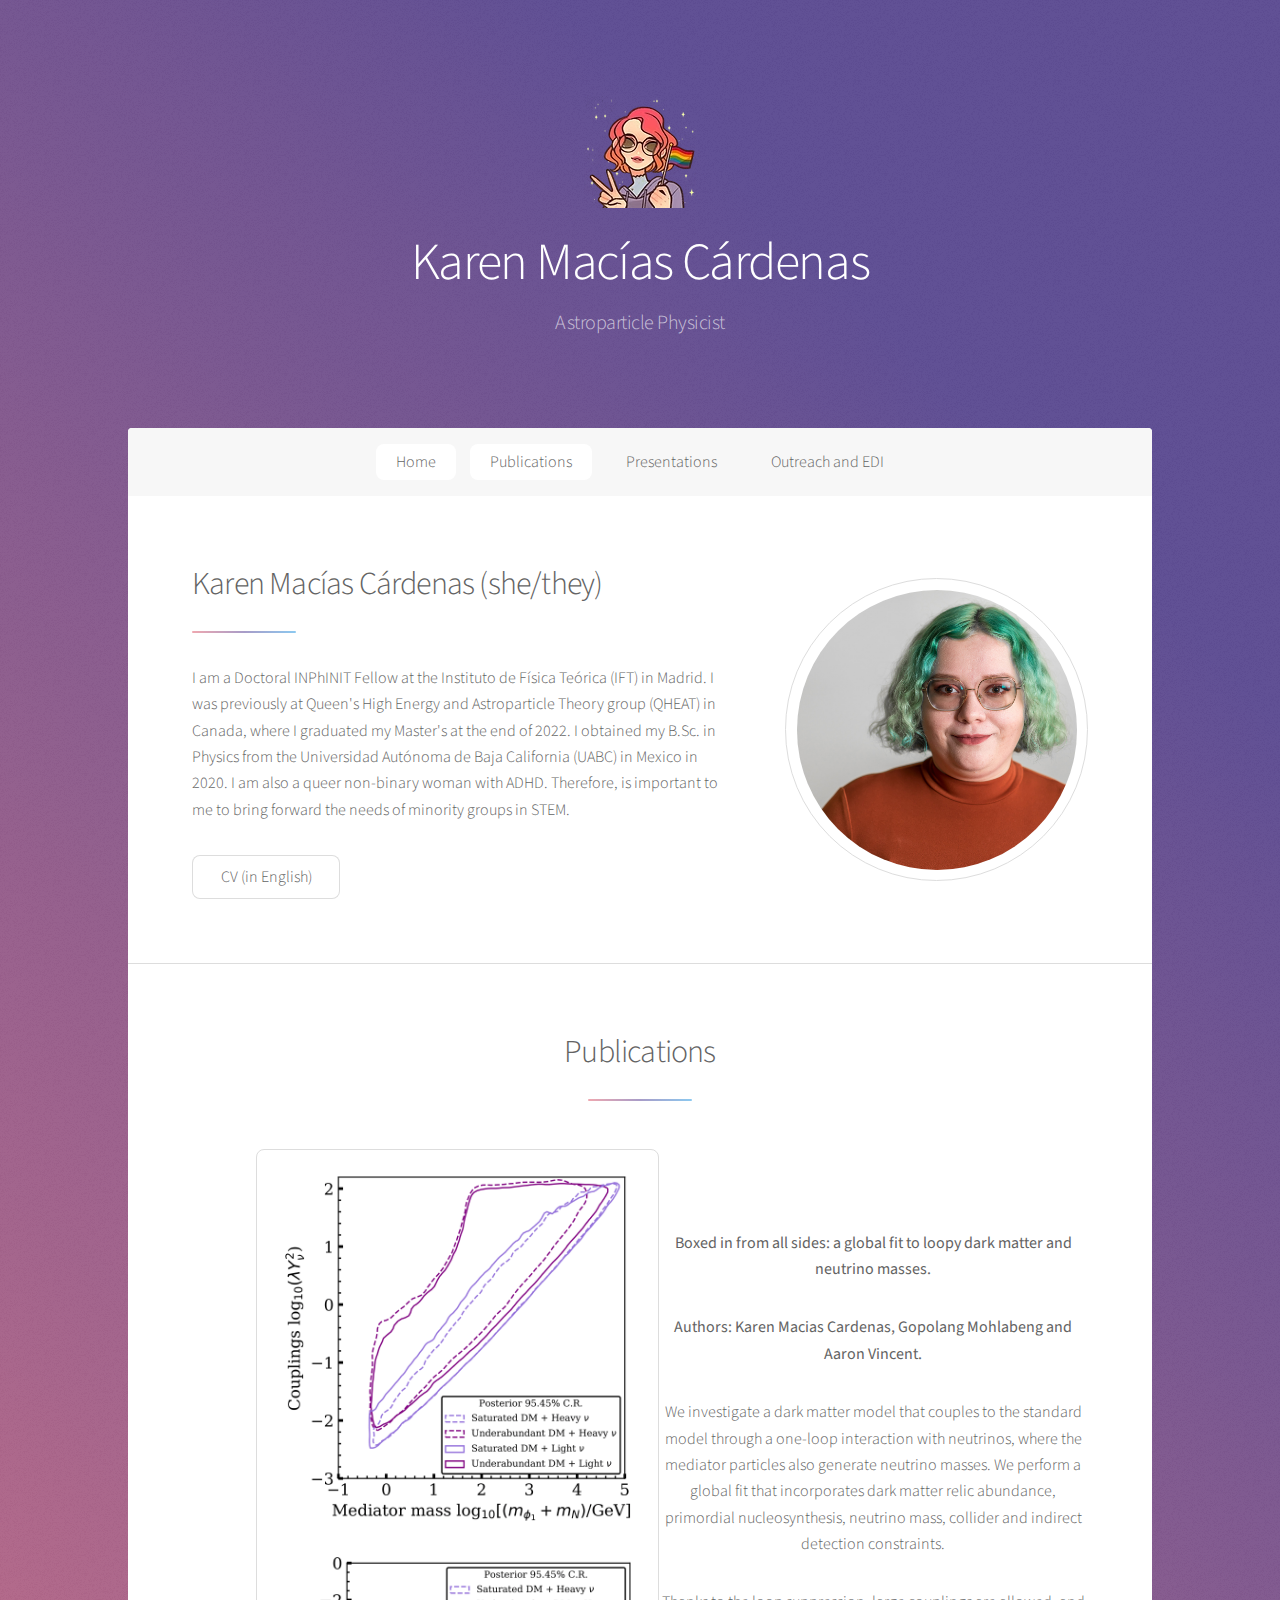
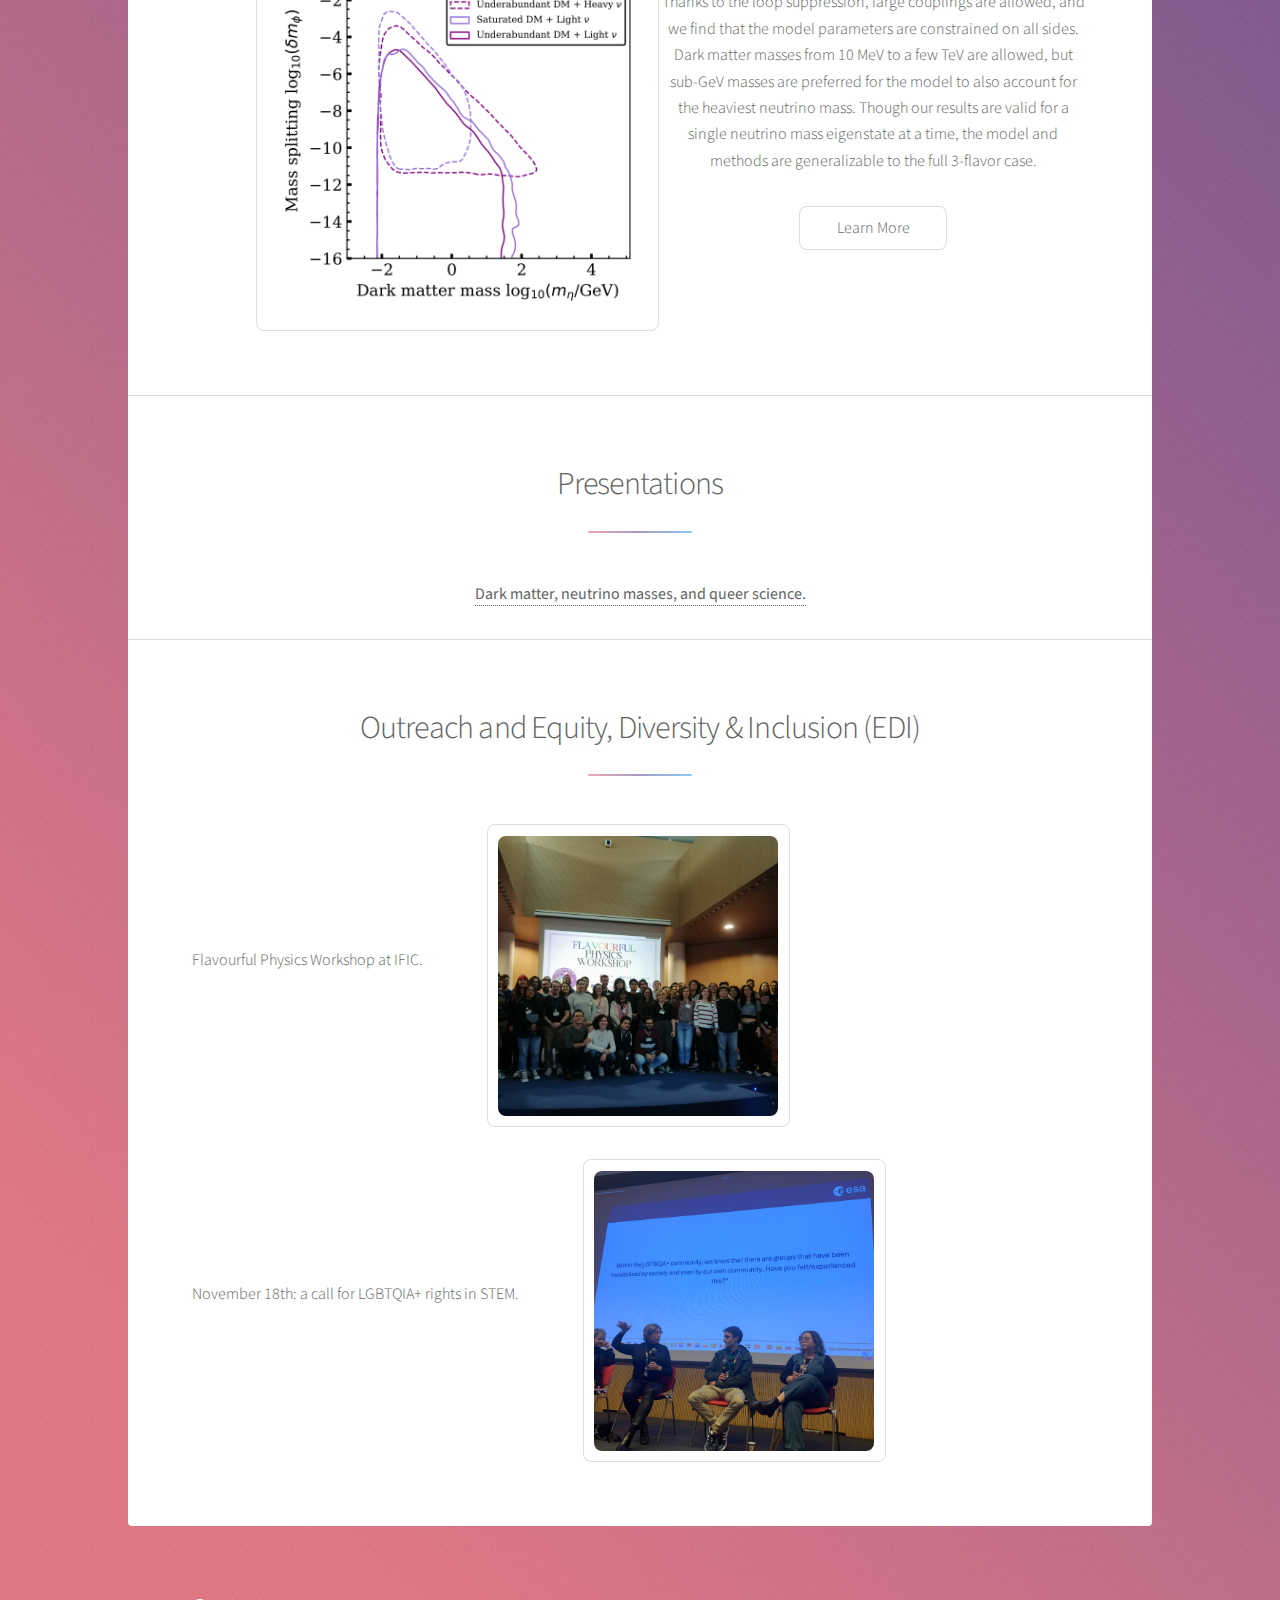
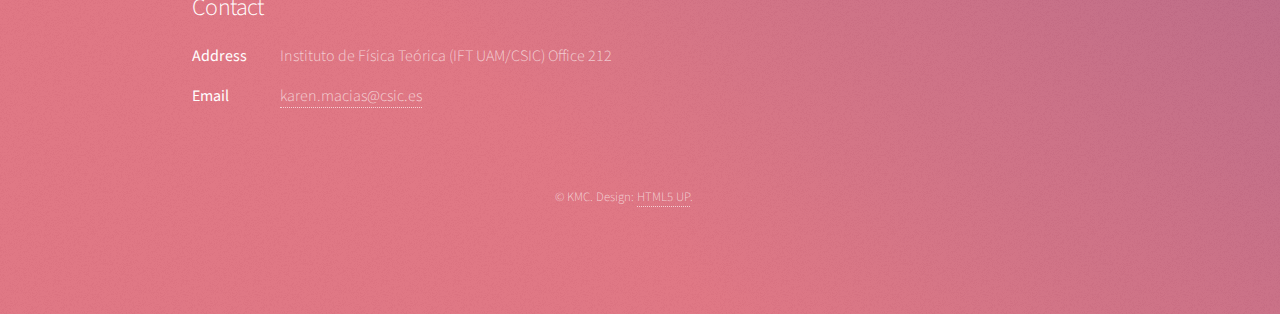
==== index.html @ 20912cb4 "Update index.html" ====
<!DOCTYPE HTML>
<!--
	Stellar by HTML5 UP
	html5up.net | @ajlkn
	Free for personal and commercial use under the CCA 3.0 license (html5up.net/license)
-->
<html>
	<head>
		<title>Karen Macías Personal Website</title>
		<meta charset="utf-8" />
		<meta name="viewport" content="width=device-width, initial-scale=1, user-scalable=no" />
		<link rel="stylesheet" href="assets/css/main.css" />
		<noscript><link rel="stylesheet" href="assets/css/noscript.css" /></noscript>
	</head>
	<body class="is-preload">

		<!-- Wrapper -->
			<div id="wrapper">

				<!-- Header -->
					<header id="header" class="alt">
						<span class="logo"><img src="images/website_icon.png" alt="" /></span>
						<h1>Karen Macías Cárdenas</h1>
						<p>Astroparticle Physicist<br />
					</header>

				<!-- Nav -->
					<nav id="nav">
						<ul>
							<li><a href="#home" class="active">Home</a></li>
							<li><a href="#publications" class="active">Publications</a></li>
							<li><a href="#presentations">Presentations</a></li>
							<li><a href="#EDI">Outreach and EDI</a></li>
						</ul>
					</nav>

				<!-- Main -->
					<div id="main">

						<!-- Introduction -->
							<section id="home" class="main">
								<div class="spotlight">
									<div class="content">
										<header class="major">
											<h2>Karen Macías Cárdenas (she/they)</h2>
										</header>
										<p>

​

											I am a Doctoral INPhINIT Fellow at the Instituto de Física Teórica (IFT) in Madrid. I was previously at Queen's High Energy and Astroparticle Theory group (QHEAT) in Canada, where I graduated my Master's at the end of 2022. 
											I obtained my B.Sc. in Physics from the Universidad Autónoma de Baja California (UABC) in Mexico in 2020. 
											I am also a queer non-binary woman with ADHD. Therefore, is important to me to bring forward the needs of minority groups in STEM.</p>
										<ul class="actions">
											<li><a href="generic.html" target="_blank" class="button">CV (in English)</a></li>
										</ul>
									</div>
									<span class="image">
										
										<img src="images/179.jpg" style="width:280px; height:280px; object-fit: cover;" "alt="" />
										<!--<img src="images/179.jpg" "alt="" />-->
									</span>
								</div>
							</section>

						<!-- First Section -->
							<section id="publications" class="main special">
							
								<header class="major">
									<h2>Publications</h2>
								</header>

								<div class="spotlightblock">
								<!--<div style="display:block; width:100%;">-->
  								
    									<!--<div style="width:25%; float: left; display: inline-block;">-->
										<span class="image">
										
										<img src="images/couplings_mediators_pos_all-1.png" style="width:380px; height:380px; object-fit: cover;" "alt="" />
										<!--<img src="images/179.jpg" "alt="" />-->
										<img src="images/meta_delmphi_pos_all-1.png" style="width:380px; height:380px; object-fit: cover;" "alt="" />
									</span>
									<!--</div>-->
									
   									<!--<div style="width:60%; float: right; display: inline-block;">-->
									<div class="content">
										<b>
											<p>Boxed in from all sides: a global fit to loopy dark matter and neutrino masses.</p>
											<p>Authors: Karen Macias Cardenas, Gopolang Mohlabeng and Aaron Vincent.</p>
										</b>
										<p>
										We investigate a dark matter model that couples to the standard model through a one-loop
										interaction with neutrinos, where the mediator particles also generate neutrino masses. We perform
										a global fit that incorporates dark matter relic abundance, primordial nucleosynthesis, neutrino
										mass, collider and indirect detection constraints. 
										</p>
										<p>	
										Thanks to the loop suppression, large couplings
										are allowed, and we find that the model parameters are constrained on all sides. Dark matter masses
										from 10 MeV to a few TeV are allowed, but sub-GeV masses are preferred for the model to also
										account for the heaviest neutrino mass. 
											
										Though our results are valid for a single neutrino mass
										eigenstate at a time, the model and methods are generalizable to the full 3-flavor case.
										</p>

										<ul class="actions special">
											<li><a href="https://arxiv.org/pdf/2411.03470" target="_blank" class="button">Learn More</a></li>
										</ul>
									</div>
								</div>
 								
								<!--</div>-->
						
							</section>

						<!-- Second Section -->
							<section id="presentations" class="main special">
								<header class="major">
									<h2>Presentations</h2>
									
								</header>
								<b>
								<a href="https://indico.ific.uv.es/event/7889/contributions/26007/attachments/13132/18809/Flavourful_workshop_Macias_Karen_DM_Neutrinos.pdf" target="_blank">Dark matter, neutrino masses, and queer science.</a>
								</b>
								<!--<ul class="statistics">
									<li class="style1">
										<span class="icon solid fa-code-branch"></span>
										<strong>5,120</strong> Etiam
									</li>
									<li class="style2">
										<span class="icon fa-folder-open"></span>
										<strong>8,192</strong> Magna
									</li>
									<li class="style3">
										<span class="icon solid fa-signal"></span>
										<strong>2,048</strong> Tempus
									</li>
									<li class="style4">
										<span class="icon solid fa-laptop"></span>
										<strong>4,096</strong> Aliquam
									</li>
									<li class="style5">
										<span class="icon fa-gem"></span>
										<strong>1,024</strong> Nullam
									</li>
								</ul>
								<p class="content">Nam elementum nisl et mi a commodo porttitor. Morbi sit amet nisl eu arcu faucibus hendrerit vel a risus. Nam a orci mi, elementum ac arcu sit amet, fermentum pellentesque et purus. Integer maximus varius lorem, sed convallis diam accumsan sed. Etiam porttitor placerat sapien, sed eleifend a enim pulvinar faucibus semper quis ut arcu. Ut non nisl a mollis est efficitur vestibulum. Integer eget purus nec nulla mattis et accumsan ut magna libero. Morbi auctor iaculis porttitor. Sed ut magna ac risus et hendrerit scelerisque. Praesent eleifend lacus in lectus aliquam porta. Cras eu ornare dui curabitur lacinia.</p>
								<footer class="major">
									<ul class="actions special">
										<li><a href="generic.html" class="button">Learn More</a></li>
									</ul>
								</footer> -->
							</section>

						<!-- Get Started -->
							<section id="EDI" class="main special">
								<header class="major">
									<h2>Outreach and Equity, Diversity & Inclusion (EDI)</h2>
								</header>
								<div class="spotlightblock">
									
									<p>Flavourful Physics Workshop at IFIC.</p>
										
									
									<span class="image">
										
										<img src="images/flavourful_workshop.jpg" style="width:280px; height:280px; object-fit: cover;" "alt="" />
										<!--<img src="images/179.jpg" "alt="" />-->
									</span>
								</div>
								<div class="spotlightblock">
						
										<p>November 18th: a call for LGBTQIA+ rights in STEM.</p>
										
									
									<span class="image">
										
										<img src="images/esa_roundtable2.jpg" style="width:280px; height:280px; object-fit: cover;" "alt="" />
										<!--<img src="images/179.jpg" "alt="" />-->
									</span>
								</div>
							</section>

					</div>

				<!-- Footer -->
					<footer id="footer">
						<!--<section>
							<h2>Aliquam sed mauris</h2>
							<p>Sed lorem ipsum dolor sit amet et nullam consequat feugiat consequat magna adipiscing tempus etiam dolore veroeros. eget dapibus mauris. Cras aliquet, nisl ut viverra sollicitudin, ligula erat egestas velit, vitae tincidunt odio.</p>
							<ul class="actions">
								<li><a href="generic.html" class="button">Learn More</a></li>
							</ul>
						</section> -->
						<section>
							<h2>Contact</h2>
							<dl class="alt">
								<dt>Address</dt>
								<dd>Instituto de Física Teórica (IFT UAM/CSIC) Office 212</dd>
	
								<dt>Email</dt>
								<dd><a href="#">karen.macias@csic.es</a></dd>
							</dl>
							<!--<ul class="icons">
								<li><a href="#" class="icon brands fa-twitter alt"><span class="label">Twitter</span></a></li>
								<li><a href="#" class="icon brands fa-facebook-f alt"><span class="label">Facebook</span></a></li>
								<li><a href="#" class="icon brands fa-instagram alt"><span class="label">Instagram</span></a></li>
								<li><a href="#" class="icon brands fa-github alt"><span class="label">GitHub</span></a></li>
								<li><a href="#" class="icon brands fa-dribbble alt"><span class="label">Dribbble</span></a></li>
							</ul>-->
						</section>
						<p class="copyright">&copy; KMC. Design: <a href="https://html5up.net">HTML5 UP</a>.</p>
					</footer>

			</div>

		<!-- Scripts -->
			<script src="assets/js/jquery.min.js"></script>
			<script src="assets/js/jquery.scrollex.min.js"></script>
			<script src="assets/js/jquery.scrolly.min.js"></script>
			<script src="assets/js/browser.min.js"></script>
			<script src="assets/js/breakpoints.min.js"></script>
			<script src="assets/js/util.js"></script>
			<script src="assets/js/main.js"></script>

	</body>
</html>
---- assets/css/main.css ----
@import url(fontawesome-all.min.css);
@import 'https://fonts.googleapis.com/css?family=Source+Sans+Pro:300,400';

/*
	Stellar by HTML5 UP
	html5up.net | @ajlkn
	Free for personal and commercial use under the CCA 3.0 license (html5up.net/license)
*/

html, body, div, span, applet, object,
iframe, h1, h2, h3, h4, h5, h6, p, blockquote,
pre, a, abbr, acronym, address, big, cite,
code, del, dfn, em, img, ins, kbd, q, s, samp,
small, strike, strong, sub, sup, tt, var, b,
u, i, center, dl, dt, dd, ol, ul, li, fieldset,
form, label, legend, table, caption, tbody,
tfoot, thead, tr, th, td, article, aside,
canvas, details, embed, figure, figcaption,
footer, header, hgroup, menu, nav, output, ruby,
section, summary, time, mark, audio, video {
	margin: 0;
	padding: 0;
	border: 0;
	font-size: 100%;
	font: inherit;
	vertical-align: baseline;}

article, aside, details, figcaption, figure,
footer, header, hgroup, menu, nav, section {
	display: block;}

body {
	line-height: 1;
}

ol, ul {
	list-style: none;
}

blockquote, q {
	quotes: none;
}

	blockquote:before, blockquote:after, q:before, q:after {
		content: '';
		content: none;
	}

table {
	border-collapse: collapse;
	border-spacing: 0;
}

body {
	-webkit-text-size-adjust: none;
}

mark {
	background-color: transparent;
	color: inherit;
}

input::-moz-focus-inner {
	border: 0;
	padding: 0;
}

input, select, textarea {
	-moz-appearance: none;
	-webkit-appearance: none;
	-ms-appearance: none;
	appearance: none;
}

/* Basic */

	@-ms-viewport {
		width: device-width;
	}

	body {
		-ms-overflow-style: scrollbar;
	}

	@media screen and (max-width: 480px) {

		html, body {
			min-width: 320px;
		}

	}

	html {
		box-sizing: border-box;
	}

	*, *:before, *:after {
		box-sizing: inherit;
	}

	body {
		background-color: #935d8c;
		background-image: url("images/overlay.png"), -moz-linear-gradient(45deg, #e37682 15%, #5f4d93 85%);
		background-image: url("images/overlay.png"), -webkit-linear-gradient(45deg, #e37682 15%, #5f4d93 85%);
		background-image: url("images/overlay.png"), -ms-linear-gradient(45deg, #e37682 15%, #5f4d93 85%);
		background-image: url("images/overlay.png"), linear-gradient(45deg, #e37682 15%, #5f4d93 85%);
	}

		body.is-preload *, body.is-preload *:before, body.is-preload *:after {
			-moz-animation: none !important;
			-webkit-animation: none !important;
			-ms-animation: none !important;
			animation: none !important;
			-moz-transition: none !important;
			-webkit-transition: none !important;
			-ms-transition: none !important;
			transition: none !important;
		}

/* Type */

	body {
		background-color: #935d8c;
		color: rgba(255, 255, 255, 0.65);
	}

	body, input, select, textarea {
		font-family: "Source Sans Pro", Helvetica, sans-serif;
		font-size: 17pt;
		font-weight: 300;
		line-height: 1.65;
	}

		@media screen and (max-width: 1680px) {

			body, input, select, textarea {
				font-size: 14pt;
			}

		}

		@media screen and (max-width: 1280px) {

			body, input, select, textarea {
				font-size: 12pt;
			}

		}

		@media screen and (max-width: 360px) {

			body, input, select, textarea {
				font-size: 11pt;
			}

		}

	a {
		-moz-transition: color 0.2s ease, border-bottom 0.2s ease;
		-webkit-transition: color 0.2s ease, border-bottom 0.2s ease;
		-ms-transition: color 0.2s ease, border-bottom 0.2s ease;
		transition: color 0.2s ease, border-bottom 0.2s ease;
		text-decoration: none;
		border-bottom: dotted 1px;
		color: inherit;
	}

		a:hover {
			border-bottom-color: transparent;
		}

	strong, b {
		font-weight: 400;
	}

	em, i {
		font-style: italic;
	}

	p {
		margin: 0 0 2em 0;
	}

		p.content {
			-moz-columns: 20em 2;
			-webkit-columns: 20em 2;
			-ms-columns: 20em 2;
			columns: 20em 2;
			-moz-column-gap: 2em;
			-webkit-column-gap: 2em;
			-ms-column-gap: 2em;
			column-gap: 2em;
			text-align: justify;
		}

	h1, h2, h3, h4, h5, h6 {
		font-weight: 300;
		line-height: 1.5;
		margin: 0 0 0.7em 0;
		letter-spacing: -0.025em;
	}

		h1 a, h2 a, h3 a, h4 a, h5 a, h6 a {
			color: inherit;
			text-decoration: none;
		}

	h1 {
		font-size: 2.5em;
		line-height: 1.2;
	}

	h2 {
		font-size: 1.5em;
	}

	h3 {
		font-size: 1.25em;
	}

	h4 {
		font-size: 1.1em;
	}

	h5 {
		font-size: 0.9em;
	}

	h6 {
		font-size: 0.7em;
	}

	@media screen and (max-width: 736px) {

		h1 {
			font-size: 2em;
		}

	}

	sub {
		font-size: 0.8em;
		position: relative;
		top: 0.5em;
	}

	sup {
		font-size: 0.8em;
		position: relative;
		top: -0.5em;
	}

	blockquote {
		border-left: solid 4px;
		font-style: italic;
		margin: 0 0 2em 0;
		padding: 0.5em 0 0.5em 2em;
	}

	code {
		border-radius: 8px;
		border: solid 1px;
		font-family: "Courier New", monospace;
		font-size: 0.9em;
		margin: 0 0.25em;
		padding: 0.25em 0.65em;
	}

	pre {
		-webkit-overflow-scrolling: touch;
		font-family: "Courier New", monospace;
		font-size: 0.9em;
		margin: 0 0 2em 0;
	}

		pre code {
			display: block;
			line-height: 1.75;
			padding: 1em 1.5em;
			overflow-x: auto;
		}

	hr {
		border: 0;
		border-bottom: solid 1px;
		margin: 2em 0;
	}

		hr.major {
			margin: 3em 0;
		}

	.align-left {
		text-align: left;
	}

	.align-center {
		text-align: center;
	}

	.align-right {
		text-align: right;
	}

	input, select, textarea {
		color: #ffffff;
	}

	a:hover {
		color: #ffffff;
	}

	strong, b {
		color: #ffffff;
	}

	h1, h2, h3, h4, h5, h6 {
		color: #ffffff;
	}

	blockquote {
		border-left-color: rgba(255, 255, 255, 0.35);
	}

	code {
		background: rgba(255, 255, 255, 0.075);
		border-color: rgba(255, 255, 255, 0.35);
	}

	hr {
		border-bottom-color: rgba(255, 255, 255, 0.35);
	}

/* Row */

	.row {
		display: flex;
		flex-wrap: wrap;
		box-sizing: border-box;
		align-items: stretch;
	}

		.row > * {
			box-sizing: border-box;
		}

		.row.gtr-uniform > * > :last-child {
			margin-bottom: 0;
		}

		.row.aln-left {
			justify-content: flex-start;
		}

		.row.aln-center {
			justify-content: center;
		}

		.row.aln-right {
			justify-content: flex-end;
		}

		.row.aln-top {
			align-items: flex-start;
		}

		.row.aln-middle {
			align-items: center;
		}

		.row.aln-bottom {
			align-items: flex-end;
		}

		.row > .imp {
			order: -1;
		}

		.row > .col-1 {
			width: 8.33333%;
		}

		.row > .off-1 {
			margin-left: 8.33333%;
		}

		.row > .col-2 {
			width: 16.66667%;
		}

		.row > .off-2 {
			margin-left: 16.66667%;
		}

		.row > .col-3 {
			width: 25%;
		}

		.row > .off-3 {
			margin-left: 25%;
		}

		.row > .col-4 {
			width: 33.33333%;
		}

		.row > .off-4 {
			margin-left: 33.33333%;
		}

		.row > .col-5 {
			width: 41.66667%;
		}

		.row > .off-5 {
			margin-left: 41.66667%;
		}

		.row > .col-6 {
			width: 50%;
		}

		.row > .off-6 {
			margin-left: 50%;
		}

		.row > .col-7 {
			width: 58.33333%;
		}

		.row > .off-7 {
			margin-left: 58.33333%;
		}

		.row > .col-8 {
			width: 66.66667%;
		}

		.row > .off-8 {
			margin-left: 66.66667%;
		}

		.row > .col-9 {
			width: 75%;
		}

		.row > .off-9 {
			margin-left: 75%;
		}

		.row > .col-10 {
			width: 83.33333%;
		}

		.row > .off-10 {
			margin-left: 83.33333%;
		}

		.row > .col-11 {
			width: 91.66667%;
		}

		.row > .off-11 {
			margin-left: 91.66667%;
		}

		.row > .col-12 {
			width: 100%;
		}

		.row > .off-12 {
			margin-left: 100%;
		}

		.row.gtr-0 {
			margin-top: 0;
			margin-left: 0em;
		}

			.row.gtr-0 > * {
				padding: 0 0 0 0em;
			}

			.row.gtr-0.gtr-uniform {
				margin-top: 0em;
			}

				.row.gtr-0.gtr-uniform > * {
					padding-top: 0em;
				}

		.row.gtr-25 {
			margin-top: 0;
			margin-left: -0.375em;
		}

			.row.gtr-25 > * {
				padding: 0 0 0 0.375em;
			}

			.row.gtr-25.gtr-uniform {
				margin-top: -0.375em;
			}

				.row.gtr-25.gtr-uniform > * {
					padding-top: 0.375em;
				}

		.row.gtr-50 {
			margin-top: 0;
			margin-left: -0.75em;
		}

			.row.gtr-50 > * {
				padding: 0 0 0 0.75em;
			}

			.row.gtr-50.gtr-uniform {
				margin-top: -0.75em;
			}

				.row.gtr-50.gtr-uniform > * {
					padding-top: 0.75em;
				}

		.row {
			margin-top: 0;
			margin-left: -1.5em;
		}

			.row > * {
				padding: 0 0 0 1.5em;
			}

			.row.gtr-uniform {
				margin-top: -1.5em;
			}

				.row.gtr-uniform > * {
					padding-top: 1.5em;
				}

		.row.gtr-150 {
			margin-top: 0;
			margin-left: -2.25em;
		}

			.row.gtr-150 > * {
				padding: 0 0 0 2.25em;
			}

			.row.gtr-150.gtr-uniform {
				margin-top: -2.25em;
			}

				.row.gtr-150.gtr-uniform > * {
					padding-top: 2.25em;
				}

		.row.gtr-200 {
			margin-top: 0;
			margin-left: -3em;
		}

			.row.gtr-200 > * {
				padding: 0 0 0 3em;
			}

			.row.gtr-200.gtr-uniform {
				margin-top: -3em;
			}

				.row.gtr-200.gtr-uniform > * {
					padding-top: 3em;
				}

		@media screen and (max-width: 1680px) {

			.row {
				display: flex;
				flex-wrap: wrap;
				box-sizing: border-box;
				align-items: stretch;
			}

				.row > * {
					box-sizing: border-box;
				}

				.row.gtr-uniform > * > :last-child {
					margin-bottom: 0;
				}

				.row.aln-left {
					justify-content: flex-start;
				}

				.row.aln-center {
					justify-content: center;
				}

				.row.aln-right {
					justify-content: flex-end;
				}

				.row.aln-top {
					align-items: flex-start;
				}

				.row.aln-middle {
					align-items: center;
				}

				.row.aln-bottom {
					align-items: flex-end;
				}

				.row > .imp-xlarge {
					order: -1;
				}

				.row > .col-1-xlarge {
					width: 8.33333%;
				}

				.row > .off-1-xlarge {
					margin-left: 8.33333%;
				}

				.row > .col-2-xlarge {
					width: 16.66667%;
				}

				.row > .off-2-xlarge {
					margin-left: 16.66667%;
				}

				.row > .col-3-xlarge {
					width: 25%;
				}

				.row > .off-3-xlarge {
					margin-left: 25%;
				}

				.row > .col-4-xlarge {
					width: 33.33333%;
				}

				.row > .off-4-xlarge {
					margin-left: 33.33333%;
				}

				.row > .col-5-xlarge {
					width: 41.66667%;
				}

				.row > .off-5-xlarge {
					margin-left: 41.66667%;
				}

				.row > .col-6-xlarge {
					width: 50%;
				}

				.row > .off-6-xlarge {
					margin-left: 50%;
				}

				.row > .col-7-xlarge {
					width: 58.33333%;
				}

				.row > .off-7-xlarge {
					margin-left: 58.33333%;
				}

				.row > .col-8-xlarge {
					width: 66.66667%;
				}

				.row > .off-8-xlarge {
					margin-left: 66.66667%;
				}

				.row > .col-9-xlarge {
					width: 75%;
				}

				.row > .off-9-xlarge {
					margin-left: 75%;
				}

				.row > .col-10-xlarge {
					width: 83.33333%;
				}

				.row > .off-10-xlarge {
					margin-left: 83.33333%;
				}

				.row > .col-11-xlarge {
					width: 91.66667%;
				}

				.row > .off-11-xlarge {
					margin-left: 91.66667%;
				}

				.row > .col-12-xlarge {
					width: 100%;
				}

				.row > .off-12-xlarge {
					margin-left: 100%;
				}

				.row.gtr-0 {
					margin-top: 0;
					margin-left: 0em;
				}

					.row.gtr-0 > * {
						padding: 0 0 0 0em;
					}

					.row.gtr-0.gtr-uniform {
						margin-top: 0em;
					}

						.row.gtr-0.gtr-uniform > * {
							padding-top: 0em;
						}

				.row.gtr-25 {
					margin-top: 0;
					margin-left: -0.375em;
				}

					.row.gtr-25 > * {
						padding: 0 0 0 0.375em;
					}

					.row.gtr-25.gtr-uniform {
						margin-top: -0.375em;
					}

						.row.gtr-25.gtr-uniform > * {
							padding-top: 0.375em;
						}

				.row.gtr-50 {
					margin-top: 0;
					margin-left: -0.75em;
				}

					.row.gtr-50 > * {
						padding: 0 0 0 0.75em;
					}

					.row.gtr-50.gtr-uniform {
						margin-top: -0.75em;
					}

						.row.gtr-50.gtr-uniform > * {
							padding-top: 0.75em;
						}

				.row {
					margin-top: 0;
					margin-left: -1.5em;
				}

					.row > * {
						padding: 0 0 0 1.5em;
					}

					.row.gtr-uniform {
						margin-top: -1.5em;
					}

						.row.gtr-uniform > * {
							padding-top: 1.5em;
						}

				.row.gtr-150 {
					margin-top: 0;
					margin-left: -2.25em;
				}

					.row.gtr-150 > * {
						padding: 0 0 0 2.25em;
					}

					.row.gtr-150.gtr-uniform {
						margin-top: -2.25em;
					}

						.row.gtr-150.gtr-uniform > * {
							padding-top: 2.25em;
						}

				.row.gtr-200 {
					margin-top: 0;
					margin-left: -3em;
				}

					.row.gtr-200 > * {
						padding: 0 0 0 3em;
					}

					.row.gtr-200.gtr-uniform {
						margin-top: -3em;
					}

						.row.gtr-200.gtr-uniform > * {
							padding-top: 3em;
						}

		}

		@media screen and (max-width: 1280px) {

			.row {
				display: flex;
				flex-wrap: wrap;
				box-sizing: border-box;
				align-items: stretch;
			}

				.row > * {
					box-sizing: border-box;
				}

				.row.gtr-uniform > * > :last-child {
					margin-bottom: 0;
				}

				.row.aln-left {
					justify-content: flex-start;
				}

				.row.aln-center {
					justify-content: center;
				}

				.row.aln-right {
					justify-content: flex-end;
				}

				.row.aln-top {
					align-items: flex-start;
				}

				.row.aln-middle {
					align-items: center;
				}

				.row.aln-bottom {
					align-items: flex-end;
				}

				.row > .imp-large {
					order: -1;
				}

				.row > .col-1-large {
					width: 8.33333%;
				}

				.row > .off-1-large {
					margin-left: 8.33333%;
				}

				.row > .col-2-large {
					width: 16.66667%;
				}

				.row > .off-2-large {
					margin-left: 16.66667%;
				}

				.row > .col-3-large {
					width: 25%;
				}

				.row > .off-3-large {
					margin-left: 25%;
				}

				.row > .col-4-large {
					width: 33.33333%;
				}

				.row > .off-4-large {
					margin-left: 33.33333%;
				}

				.row > .col-5-large {
					width: 41.66667%;
				}

				.row > .off-5-large {
					margin-left: 41.66667%;
				}

				.row > .col-6-large {
					width: 50%;
				}

				.row > .off-6-large {
					margin-left: 50%;
				}

				.row > .col-7-large {
					width: 58.33333%;
				}

				.row > .off-7-large {
					margin-left: 58.33333%;
				}

				.row > .col-8-large {
					width: 66.66667%;
				}

				.row > .off-8-large {
					margin-left: 66.66667%;
				}

				.row > .col-9-large {
					width: 75%;
				}

				.row > .off-9-large {
					margin-left: 75%;
				}

				.row > .col-10-large {
					width: 83.33333%;
				}

				.row > .off-10-large {
					margin-left: 83.33333%;
				}

				.row > .col-11-large {
					width: 91.66667%;
				}

				.row > .off-11-large {
					margin-left: 91.66667%;
				}

				.row > .col-12-large {
					width: 100%;
				}

				.row > .off-12-large {
					margin-left: 100%;
				}

				.row.gtr-0 {
					margin-top: 0;
					margin-left: 0em;
				}

					.row.gtr-0 > * {
						padding: 0 0 0 0em;
					}

					.row.gtr-0.gtr-uniform {
						margin-top: 0em;
					}

						.row.gtr-0.gtr-uniform > * {
							padding-top: 0em;
						}

				.row.gtr-25 {
					margin-top: 0;
					margin-left: -0.375em;
				}

					.row.gtr-25 > * {
						padding: 0 0 0 0.375em;
					}

					.row.gtr-25.gtr-uniform {
						margin-top: -0.375em;
					}

						.row.gtr-25.gtr-uniform > * {
							padding-top: 0.375em;
						}

				.row.gtr-50 {
					margin-top: 0;
					margin-left: -0.75em;
				}

					.row.gtr-50 > * {
						padding: 0 0 0 0.75em;
					}

					.row.gtr-50.gtr-uniform {
						margin-top: -0.75em;
					}

						.row.gtr-50.gtr-uniform > * {
							padding-top: 0.75em;
						}

				.row {
					margin-top: 0;
					margin-left: -1.5em;
				}

					.row > * {
						padding: 0 0 0 1.5em;
					}

					.row.gtr-uniform {
						margin-top: -1.5em;
					}

						.row.gtr-uniform > * {
							padding-top: 1.5em;
						}

				.row.gtr-150 {
					margin-top: 0;
					margin-left: -2.25em;
				}

					.row.gtr-150 > * {
						padding: 0 0 0 2.25em;
					}

					.row.gtr-150.gtr-uniform {
						margin-top: -2.25em;
					}

						.row.gtr-150.gtr-uniform > * {
							padding-top: 2.25em;
						}

				.row.gtr-200 {
					margin-top: 0;
					margin-left: -3em;
				}

					.row.gtr-200 > * {
						padding: 0 0 0 3em;
					}

					.row.gtr-200.gtr-uniform {
						margin-top: -3em;
					}

						.row.gtr-200.gtr-uniform > * {
							padding-top: 3em;
						}

		}

		@media screen and (max-width: 980px) {

			.row {
				display: flex;
				flex-wrap: wrap;
				box-sizing: border-box;
				align-items: stretch;
			}

				.row > * {
					box-sizing: border-box;
				}

				.row.gtr-uniform > * > :last-child {
					margin-bottom: 0;
				}

				.row.aln-left {
					justify-content: flex-start;
				}

				.row.aln-center {
					justify-content: center;
				}

				.row.aln-right {
					justify-content: flex-end;
				}

				.row.aln-top {
					align-items: flex-start;
				}

				.row.aln-middle {
					align-items: center;
				}

				.row.aln-bottom {
					align-items: flex-end;
				}

				.row > .imp-medium {
					order: -1;
				}

				.row > .col-1-medium {
					width: 8.33333%;
				}

				.row > .off-1-medium {
					margin-left: 8.33333%;
				}

				.row > .col-2-medium {
					width: 16.66667%;
				}

				.row > .off-2-medium {
					margin-left: 16.66667%;
				}

				.row > .col-3-medium {
					width: 25%;
				}

				.row > .off-3-medium {
					margin-left: 25%;
				}

				.row > .col-4-medium {
					width: 33.33333%;
				}

				.row > .off-4-medium {
					margin-left: 33.33333%;
				}

				.row > .col-5-medium {
					width: 41.66667%;
				}

				.row > .off-5-medium {
					margin-left: 41.66667%;
				}

				.row > .col-6-medium {
					width: 50%;
				}

				.row > .off-6-medium {
					margin-left: 50%;
				}

				.row > .col-7-medium {
					width: 58.33333%;
				}

				.row > .off-7-medium {
					margin-left: 58.33333%;
				}

				.row > .col-8-medium {
					width: 66.66667%;
				}

				.row > .off-8-medium {
					margin-left: 66.66667%;
				}

				.row > .col-9-medium {
					width: 75%;
				}

				.row > .off-9-medium {
					margin-left: 75%;
				}

				.row > .col-10-medium {
					width: 83.33333%;
				}

				.row > .off-10-medium {
					margin-left: 83.33333%;
				}

				.row > .col-11-medium {
					width: 91.66667%;
				}

				.row > .off-11-medium {
					margin-left: 91.66667%;
				}

				.row > .col-12-medium {
					width: 100%;
				}

				.row > .off-12-medium {
					margin-left: 100%;
				}

				.row.gtr-0 {
					margin-top: 0;
					margin-left: 0em;
				}

					.row.gtr-0 > * {
						padding: 0 0 0 0em;
					}

					.row.gtr-0.gtr-uniform {
						margin-top: 0em;
					}

						.row.gtr-0.gtr-uniform > * {
							padding-top: 0em;
						}

				.row.gtr-25 {
					margin-top: 0;
					margin-left: -0.375em;
				}

					.row.gtr-25 > * {
						padding: 0 0 0 0.375em;
					}

					.row.gtr-25.gtr-uniform {
						margin-top: -0.375em;
					}

						.row.gtr-25.gtr-uniform > * {
							padding-top: 0.375em;
						}

				.row.gtr-50 {
					margin-top: 0;
					margin-left: -0.75em;
				}

					.row.gtr-50 > * {
						padding: 0 0 0 0.75em;
					}

					.row.gtr-50.gtr-uniform {
						margin-top: -0.75em;
					}

						.row.gtr-50.gtr-uniform > * {
							padding-top: 0.75em;
						}

				.row {
					margin-top: 0;
					margin-left: -1.5em;
				}

					.row > * {
						padding: 0 0 0 1.5em;
					}

					.row.gtr-uniform {
						margin-top: -1.5em;
					}

						.row.gtr-uniform > * {
							padding-top: 1.5em;
						}

				.row.gtr-150 {
					margin-top: 0;
					margin-left: -2.25em;
				}

					.row.gtr-150 > * {
						padding: 0 0 0 2.25em;
					}

					.row.gtr-150.gtr-uniform {
						margin-top: -2.25em;
					}

						.row.gtr-150.gtr-uniform > * {
							padding-top: 2.25em;
						}

				.row.gtr-200 {
					margin-top: 0;
					margin-left: -3em;
				}

					.row.gtr-200 > * {
						padding: 0 0 0 3em;
					}

					.row.gtr-200.gtr-uniform {
						margin-top: -3em;
					}

						.row.gtr-200.gtr-uniform > * {
							padding-top: 3em;
						}

		}

		@media screen and (max-width: 736px) {

			.row {
				display: flex;
				flex-wrap: wrap;
				box-sizing: border-box;
				align-items: stretch;
			}

				.row > * {
					box-sizing: border-box;
				}

				.row.gtr-uniform > * > :last-child {
					margin-bottom: 0;
				}

				.row.aln-left {
					justify-content: flex-start;
				}

				.row.aln-center {
					justify-content: center;
				}

				.row.aln-right {
					justify-content: flex-end;
				}

				.row.aln-top {
					align-items: flex-start;
				}

				.row.aln-middle {
					align-items: center;
				}

				.row.aln-bottom {
					align-items: flex-end;
				}

				.row > .imp-small {
					order: -1;
				}

				.row > .col-1-small {
					width: 8.33333%;
				}

				.row > .off-1-small {
					margin-left: 8.33333%;
				}

				.row > .col-2-small {
					width: 16.66667%;
				}

				.row > .off-2-small {
					margin-left: 16.66667%;
				}

				.row > .col-3-small {
					width: 25%;
				}

				.row > .off-3-small {
					margin-left: 25%;
				}

				.row > .col-4-small {
					width: 33.33333%;
				}

				.row > .off-4-small {
					margin-left: 33.33333%;
				}

				.row > .col-5-small {
					width: 41.66667%;
				}

				.row > .off-5-small {
					margin-left: 41.66667%;
				}

				.row > .col-6-small {
					width: 50%;
				}

				.row > .off-6-small {
					margin-left: 50%;
				}

				.row > .col-7-small {
					width: 58.33333%;
				}

				.row > .off-7-small {
					margin-left: 58.33333%;
				}

				.row > .col-8-small {
					width: 66.66667%;
				}

				.row > .off-8-small {
					margin-left: 66.66667%;
				}

				.row > .col-9-small {
					width: 75%;
				}

				.row > .off-9-small {
					margin-left: 75%;
				}

				.row > .col-10-small {
					width: 83.33333%;
				}

				.row > .off-10-small {
					margin-left: 83.33333%;
				}

				.row > .col-11-small {
					width: 91.66667%;
				}

				.row > .off-11-small {
					margin-left: 91.66667%;
				}

				.row > .col-12-small {
					width: 100%;
				}

				.row > .off-12-small {
					margin-left: 100%;
				}

				.row.gtr-0 {
					margin-top: 0;
					margin-left: 0em;
				}

					.row.gtr-0 > * {
						padding: 0 0 0 0em;
					}

					.row.gtr-0.gtr-uniform {
						margin-top: 0em;
					}

						.row.gtr-0.gtr-uniform > * {
							padding-top: 0em;
						}

				.row.gtr-25 {
					margin-top: 0;
					margin-left: -0.25em;
				}

					.row.gtr-25 > * {
						padding: 0 0 0 0.25em;
					}

					.row.gtr-25.gtr-uniform {
						margin-top: -0.25em;
					}

						.row.gtr-25.gtr-uniform > * {
							padding-top: 0.25em;
						}

				.row.gtr-50 {
					margin-top: 0;
					margin-left: -0.5em;
				}

					.row.gtr-50 > * {
						padding: 0 0 0 0.5em;
					}

					.row.gtr-50.gtr-uniform {
						margin-top: -0.5em;
					}

						.row.gtr-50.gtr-uniform > * {
							padding-top: 0.5em;
						}

				.row {
					margin-top: 0;
					margin-left: -1em;
				}

					.row > * {
						padding: 0 0 0 1em;
					}

					.row.gtr-uniform {
						margin-top: -1em;
					}

						.row.gtr-uniform > * {
							padding-top: 1em;
						}

				.row.gtr-150 {
					margin-top: 0;
					margin-left: -1.5em;
				}

					.row.gtr-150 > * {
						padding: 0 0 0 1.5em;
					}

					.row.gtr-150.gtr-uniform {
						margin-top: -1.5em;
					}

						.row.gtr-150.gtr-uniform > * {
							padding-top: 1.5em;
						}

				.row.gtr-200 {
					margin-top: 0;
					margin-left: -2em;
				}

					.row.gtr-200 > * {
						padding: 0 0 0 2em;
					}

					.row.gtr-200.gtr-uniform {
						margin-top: -2em;
					}

						.row.gtr-200.gtr-uniform > * {
							padding-top: 2em;
						}

		}

		@media screen and (max-width: 480px) {

			.row {
				display: flex;
				flex-wrap: wrap;
				box-sizing: border-box;
				align-items: stretch;
			}

				.row > * {
					box-sizing: border-box;
				}

				.row.gtr-uniform > * > :last-child {
					margin-bottom: 0;
				}

				.row.aln-left {
					justify-content: flex-start;
				}

				.row.aln-center {
					justify-content: center;
				}

				.row.aln-right {
					justify-content: flex-end;
				}

				.row.aln-top {
					align-items: flex-start;
				}

				.row.aln-middle {
					align-items: center;
				}

				.row.aln-bottom {
					align-items: flex-end;
				}

				.row > .imp-xsmall {
					order: -1;
				}

				.row > .col-1-xsmall {
					width: 8.33333%;
				}

				.row > .off-1-xsmall {
					margin-left: 8.33333%;
				}

				.row > .col-2-xsmall {
					width: 16.66667%;
				}

				.row > .off-2-xsmall {
					margin-left: 16.66667%;
				}

				.row > .col-3-xsmall {
					width: 25%;
				}

				.row > .off-3-xsmall {
					margin-left: 25%;
				}

				.row > .col-4-xsmall {
					width: 33.33333%;
				}

				.row > .off-4-xsmall {
					margin-left: 33.33333%;
				}

				.row > .col-5-xsmall {
					width: 41.66667%;
				}

				.row > .off-5-xsmall {
					margin-left: 41.66667%;
				}

				.row > .col-6-xsmall {
					width: 50%;
				}

				.row > .off-6-xsmall {
					margin-left: 50%;
				}

				.row > .col-7-xsmall {
					width: 58.33333%;
				}

				.row > .off-7-xsmall {
					margin-left: 58.33333%;
				}

				.row > .col-8-xsmall {
					width: 66.66667%;
				}

				.row > .off-8-xsmall {
					margin-left: 66.66667%;
				}

				.row > .col-9-xsmall {
					width: 75%;
				}

				.row > .off-9-xsmall {
					margin-left: 75%;
				}

				.row > .col-10-xsmall {
					width: 83.33333%;
				}

				.row > .off-10-xsmall {
					margin-left: 83.33333%;
				}

				.row > .col-11-xsmall {
					width: 91.66667%;
				}

				.row > .off-11-xsmall {
					margin-left: 91.66667%;
				}

				.row > .col-12-xsmall {
					width: 100%;
				}

				.row > .off-12-xsmall {
					margin-left: 100%;
				}

				.row.gtr-0 {
					margin-top: 0;
					margin-left: 0em;
				}

					.row.gtr-0 > * {
						padding: 0 0 0 0em;
					}

					.row.gtr-0.gtr-uniform {
						margin-top: 0em;
					}

						.row.gtr-0.gtr-uniform > * {
							padding-top: 0em;
						}

				.row.gtr-25 {
					margin-top: 0;
					margin-left: -0.3125em;
				}

					.row.gtr-25 > * {
						padding: 0 0 0 0.3125em;
					}

					.row.gtr-25.gtr-uniform {
						margin-top: -0.3125em;
					}

						.row.gtr-25.gtr-uniform > * {
							padding-top: 0.3125em;
						}

				.row.gtr-50 {
					margin-top: 0;
					margin-left: -0.625em;
				}

					.row.gtr-50 > * {
						padding: 0 0 0 0.625em;
					}

					.row.gtr-50.gtr-uniform {
						margin-top: -0.625em;
					}

						.row.gtr-50.gtr-uniform > * {
							padding-top: 0.625em;
						}

				.row {
					margin-top: 0;
					margin-left: -1.25em;
				}

					.row > * {
						padding: 0 0 0 1.25em;
					}

					.row.gtr-uniform {
						margin-top: -1.25em;
					}

						.row.gtr-uniform > * {
							padding-top: 1.25em;
						}

				.row.gtr-150 {
					margin-top: 0;
					margin-left: -1.875em;
				}

					.row.gtr-150 > * {
						padding: 0 0 0 1.875em;
					}

					.row.gtr-150.gtr-uniform {
						margin-top: -1.875em;
					}

						.row.gtr-150.gtr-uniform > * {
							padding-top: 1.875em;
						}

				.row.gtr-200 {
					margin-top: 0;
					margin-left: -2.5em;
				}

					.row.gtr-200 > * {
						padding: 0 0 0 2.5em;
					}

					.row.gtr-200.gtr-uniform {
						margin-top: -2.5em;
					}

						.row.gtr-200.gtr-uniform > * {
							padding-top: 2.5em;
						}

		}

/* Box */

	.box {
		border-radius: 8px;
		border: solid;
		margin-bottom: 2em;
		padding: 1.5em;
	}

		.box > :last-child,
		.box > :last-child > :last-child,
		.box > :last-child > :last-child > :last-child {
			margin-bottom: 0;
		}

		.box.alt {
			border: 0;
			border-radius: 0;
			padding: 0;
		}

	.box {
		border-color: rgba(255, 255, 255, 0.35);
	}

/* Button */

	input[type="submit"],
	input[type="reset"],
	input[type="button"],
	button,
	.button {
		-moz-appearance: none;
		-webkit-appearance: none;
		-ms-appearance: none;
		appearance: none;
		-moz-transition: background-color 0.2s ease-in-out, color 0.2s ease-in-out;
		-webkit-transition: background-color 0.2s ease-in-out, color 0.2s ease-in-out;
		-ms-transition: background-color 0.2s ease-in-out, color 0.2s ease-in-out;
		transition: background-color 0.2s ease-in-out, color 0.2s ease-in-out;
		border-radius: 8px;
		border: 0;
		cursor: pointer;
		display: inline-block;
		font-weight: 300;
		height: 2.75em;
		line-height: 2.75em;
		min-width: 9.25em;
		padding: 0 1.5em;
		text-align: center;
		text-decoration: none;
		white-space: nowrap;
	}

		input[type="submit"].icon,
		input[type="reset"].icon,
		input[type="button"].icon,
		button.icon,
		.button.icon {
			padding-left: 1.35em;
		}

			input[type="submit"].icon:before,
			input[type="reset"].icon:before,
			input[type="button"].icon:before,
			button.icon:before,
			.button.icon:before {
				margin-right: 0.5em;
			}

		input[type="submit"].fit,
		input[type="reset"].fit,
		input[type="button"].fit,
		button.fit,
		.button.fit {
			width: 100%;
		}

		input[type="submit"].small,
		input[type="reset"].small,
		input[type="button"].small,
		button.small,
		.button.small {
			font-size: 0.8em;
		}

		input[type="submit"].large,
		input[type="reset"].large,
		input[type="button"].large,
		button.large,
		.button.large {
			font-size: 1.35em;
		}

		input[type="submit"].disabled, input[type="submit"]:disabled,
		input[type="reset"].disabled,
		input[type="reset"]:disabled,
		input[type="button"].disabled,
		input[type="button"]:disabled,
		button.disabled,
		button:disabled,
		.button.disabled,
		.button:disabled {
			pointer-events: none;
			opacity: 0.25;
		}

		@media screen and (max-width: 736px) {

			input[type="submit"],
			input[type="reset"],
			input[type="button"],
			button,
			.button {
				min-width: 0;
			}

		}

	input[type="submit"],
	input[type="reset"],
	input[type="button"],
	button,
	.button {
		background-color: transparent;
		box-shadow: inset 0 0 0 1px rgba(255, 255, 255, 0.35);
		color: #ffffff !important;
	}

		input[type="submit"]:hover,
		input[type="reset"]:hover,
		input[type="button"]:hover,
		button:hover,
		.button:hover {
			background-color: rgba(255, 255, 255, 0.075);
		}

		input[type="submit"]:active,
		input[type="reset"]:active,
		input[type="button"]:active,
		button:active,
		.button:active {
			background-color: rgba(255, 255, 255, 0.2);
		}

		input[type="submit"].icon:before,
		input[type="reset"].icon:before,
		input[type="button"].icon:before,
		button.icon:before,
		.button.icon:before {
			color: rgba(255, 255, 255, 0.5);
		}

		input[type="submit"].primary,
		input[type="reset"].primary,
		input[type="button"].primary,
		button.primary,
		.button.primary {
			background-color: #8cc9f0;
			color: #ffffff !important;
			box-shadow: none;
		}

			input[type="submit"].primary:hover,
			input[type="reset"].primary:hover,
			input[type="button"].primary:hover,
			button.primary:hover,
			.button.primary:hover {
				background-color: #9acff2;
			}

			input[type="submit"].primary:active,
			input[type="reset"].primary:active,
			input[type="button"].primary:active,
			button.primary:active,
			.button.primary:active {
				background-color: #7ec3ee;
			}

			input[type="submit"].primary.icon:before,
			input[type="reset"].primary.icon:before,
			input[type="button"].primary.icon:before,
			button.primary.icon:before,
			.button.primary.icon:before {
				color: #ffffff !important;
			}

/* Form */

	form {
		margin: 0 0 2em 0;
	}

	label {
		display: block;
		font-size: 0.9em;
		font-weight: 400;
		margin: 0 0 1em 0;
	}

	input[type="text"],
	input[type="password"],
	input[type="email"],
	select,
	textarea {
		-moz-appearance: none;
		-webkit-appearance: none;
		-ms-appearance: none;
		appearance: none;
		border-radius: 8px;
		border: solid 1px;
		color: inherit;
		display: block;
		outline: 0;
		padding: 0 1em;
		text-decoration: none;
		width: 100%;
	}

		input[type="text"]:invalid,
		input[type="password"]:invalid,
		input[type="email"]:invalid,
		select:invalid,
		textarea:invalid {
			box-shadow: none;
		}

	select {
		background-size: 1.25rem;
		background-repeat: no-repeat;
		background-position: calc(100% - 1rem) center;
		height: 2.75em;
		padding-right: 2.75em;
		text-overflow: ellipsis;
	}

		select:focus::-ms-value {
			background-color: transparent;
		}

		select::-ms-expand {
			display: none;
		}

	input[type="text"],
	input[type="password"],
	input[type="email"],
	select {
		height: 2.75em;
	}

	textarea {
		padding: 0.75em 1em;
	}

	input[type="checkbox"],
	input[type="radio"] {
		-moz-appearance: none;
		-webkit-appearance: none;
		-ms-appearance: none;
		appearance: none;
		display: block;
		float: left;
		margin-right: -2em;
		opacity: 0;
		width: 1em;
		z-index: -1;
	}

		input[type="checkbox"] + label,
		input[type="radio"] + label {
			text-decoration: none;
			cursor: pointer;
			display: inline-block;
			font-size: 1em;
			font-weight: 300;
			padding-left: 2.4em;
			padding-right: 0.75em;
			position: relative;
		}

			input[type="checkbox"] + label:before,
			input[type="radio"] + label:before {
				-moz-osx-font-smoothing: grayscale;
				-webkit-font-smoothing: antialiased;
				display: inline-block;
				font-style: normal;
				font-variant: normal;
				text-rendering: auto;
				line-height: 1;
				text-transform: none !important;
				font-family: 'Font Awesome 5 Free';
				font-weight: 900;
			}

			input[type="checkbox"] + label:before,
			input[type="radio"] + label:before {
				border-radius: 8px;
				border: solid 1px;
				content: '';
				display: inline-block;
				font-size: 0.8em;
				height: 2.0625em;
				left: 0;
				line-height: 2.0625em;
				position: absolute;
				text-align: center;
				top: 0;
				width: 2.0625em;
			}

		input[type="checkbox"]:checked + label:before,
		input[type="radio"]:checked + label:before {
			content: '\f00c';
		}

	input[type="checkbox"] + label:before {
		border-radius: 8px;
	}

	input[type="radio"] + label:before {
		border-radius: 100%;
	}

	::-webkit-input-placeholder {
		opacity: 1.0;
	}

	:-moz-placeholder {
		opacity: 1.0;
	}

	::-moz-placeholder {
		opacity: 1.0;
	}

	:-ms-input-placeholder {
		opacity: 1.0;
	}

	label {
		color: #ffffff;
	}

	input[type="text"],
	input[type="password"],
	input[type="email"],
	select,
	textarea {
		background-color: rgba(255, 255, 255, 0.075);
		border-color: rgba(255, 255, 255, 0.35);
	}

		input[type="text"]:focus,
		input[type="password"]:focus,
		input[type="email"]:focus,
		select:focus,
		textarea:focus {
			border-color: #8cc9f0;
			box-shadow: 0 0 0 1px #8cc9f0;
		}

	select {
		background-image: url("data:image/svg+xml;charset=utf8,%3Csvg xmlns='http://www.w3.org/2000/svg' width='40' height='40' preserveAspectRatio='none' viewBox='0 0 40 40'%3E%3Cpath d='M9.4,12.3l10.4,10.4l10.4-10.4c0.2-0.2,0.5-0.4,0.9-0.4c0.3,0,0.6,0.1,0.9,0.4l3.3,3.3c0.2,0.2,0.4,0.5,0.4,0.9 c0,0.4-0.1,0.6-0.4,0.9L20.7,31.9c-0.2,0.2-0.5,0.4-0.9,0.4c-0.3,0-0.6-0.1-0.9-0.4L4.3,17.3c-0.2-0.2-0.4-0.5-0.4-0.9 c0-0.4,0.1-0.6,0.4-0.9l3.3-3.3c0.2-0.2,0.5-0.4,0.9-0.4S9.1,12.1,9.4,12.3z' fill='rgba(255, 255, 255, 0.35)' /%3E%3C/svg%3E");
	}

		select option {
			color: #ffffff;
			background: #935d8c;
		}

	input[type="checkbox"] + label,
	input[type="radio"] + label {
		color: rgba(255, 255, 255, 0.65);
	}

		input[type="checkbox"] + label:before,
		input[type="radio"] + label:before {
			background: rgba(255, 255, 255, 0.075);
			border-color: rgba(255, 255, 255, 0.35);
		}

	input[type="checkbox"]:checked + label:before,
	input[type="radio"]:checked + label:before {
		background-color: #ffffff;
		border-color: #ffffff;
		color: #935d8c;
	}

	input[type="checkbox"]:focus + label:before,
	input[type="radio"]:focus + label:before {
		border-color: #8cc9f0;
		box-shadow: 0 0 0 1px #8cc9f0;
	}

	::-webkit-input-placeholder {
		color: rgba(255, 255, 255, 0.5) !important;
	}

	:-moz-placeholder {
		color: rgba(255, 255, 255, 0.5) !important;
	}

	::-moz-placeholder {
		color: rgba(255, 255, 255, 0.5) !important;
	}

	:-ms-input-placeholder {
		color: rgba(255, 255, 255, 0.5) !important;
	}

	.formerize-placeholder {
		color: rgba(255, 255, 255, 0.5) !important;
	}

/* Icon */

	.icon {
		text-decoration: none;
		-moz-transition: background-color 0.2s ease-in-out, color 0.2s ease-in-out;
		-webkit-transition: background-color 0.2s ease-in-out, color 0.2s ease-in-out;
		-ms-transition: background-color 0.2s ease-in-out, color 0.2s ease-in-out;
		transition: background-color 0.2s ease-in-out, color 0.2s ease-in-out;
		border-bottom: none;
		position: relative;
	}

		.icon:before {
			-moz-osx-font-smoothing: grayscale;
			-webkit-font-smoothing: antialiased;
			display: inline-block;
			font-style: normal;
			font-variant: normal;
			text-rendering: auto;
			line-height: 1;
			text-transform: none !important;
			font-family: 'Font Awesome 5 Free';
			font-weight: 400;
		}

		.icon > .label {
			display: none;
		}

		.icon:before {
			line-height: solid;
		}

		.icon.solid:before {
			font-weight: 900;
		}

		.icon.brands:before {
			font-family: 'Font Awesome 5 Brands';
		}

		.icon.major {
			border: solid 1px;
			display: inline-block;
			border-radius: 100%;
			padding: 0.65em;
			margin: 0 0 2em 0;
			cursor: default;
		}

			.icon.major:before {
				display: inline-block;
				font-size: 6.25rem;
				width: 2.25em;
				height: 2.25em;
				line-height: 2.2em;
				border-radius: 100%;
				border: solid 1px;
				text-align: center;
			}

		.icon.alt {
			display: inline-block;
			border: solid 1px;
			border-radius: 100%;
		}

			.icon.alt:before {
				display: block;
				font-size: 1.25em;
				width: 2em;
				height: 2em;
				text-align: center;
				line-height: 2em;
			}

		.icon.style1 {
			color: #efa8b0;
		}

		.icon.style2 {
			color: #c79cc8;
		}

		.icon.style3 {
			color: #a89cc8;
		}

		.icon.style4 {
			color: #9bb2e1;
		}

		.icon.style5 {
			color: #8cc9f0;
		}

		@media screen and (max-width: 1680px) {

			.icon.major:before {
				font-size: 5.5rem;
			}

		}

		@media screen and (max-width: 1280px) {

			.icon.major:before {
				font-size: 4.75rem;
			}

		}

		@media screen and (max-width: 736px) {

			.icon.major {
				margin: 0 0 1.5em 0;
				padding: 0.35em;
			}

				.icon.major:before {
					font-size: 3.5rem;
				}

		}

	.icon.major {
		border-color: rgba(255, 255, 255, 0.35);
	}

		.icon.major:before {
			border-color: rgba(255, 255, 255, 0.35);
		}

	.icon.alt {
		border-color: rgba(255, 255, 255, 0.35);
		color: #ffffff;
	}

		.icon.alt:hover {
			background-color: rgba(255, 255, 255, 0.075);
		}

		.icon.alt:active {
			background-color: rgba(255, 255, 255, 0.2);
		}

/* Image */

	.image {
		border-radius: 8px;
		border: 0;
		display: inline-block;
		position: relative;
	}

		.image img {
			border-radius: 8px;
			display: block;
		}

		.image.left, .image.right {
			max-width: 40%;
		}

			.image.left img, .image.right img {
				width: 100%;
			}

		.image.left {
			float: left;
			margin: 0 1.5em 1em 0;
			top: 0.25em;
		}

		.image.right {
			float: right;
			margin: 0 0 1em 1.5em;
			top: 0.25em;
		}

		.image.fit {
			display: block;
			margin: 0 0 2em 0;
			width: 100%;
		}

			.image.fit img {
				width: 100%;
			}

		.image.main {
			display: block;
			margin: 0 0 3em 0;
			width: 100%;
		}

			.image.main img {
				width: 100%;
			}

/* List */

	ol {
		list-style: decimal;
		margin: 0 0 2em 0;
		padding-left: 1.25em;
	}

		ol li {
			padding-left: 0.25em;
		}

	ul {
		list-style: disc;
		margin: 0 0 2em 0;
		padding-left: 1em;
	}

		ul li {
			padding-left: 0.5em;
		}

		ul.alt {
			list-style: none;
			padding-left: 0;
		}

			ul.alt li {
				border-top: solid 1px;
				padding: 0.5em 0;
			}

				ul.alt li:first-child {
					border-top: 0;
					padding-top: 0;
				}

	dl {
		margin: 0 0 2em 0;
	}

		dl dt {
			display: block;
			font-weight: 400;
			margin: 0 0 1em 0;
		}

		dl dd {
			margin-left: 2em;
		}

		dl.alt dt {
			display: block;
			width: 3em;
			margin: 0;
			clear: left;
			float: left;
		}

		dl.alt dd {
			margin: 0 0 0.85em 5.5em;
		}

		dl.alt:after {
			content: '';
			display: block;
			clear: both;
		}

	ul.alt li {
		border-top-color: rgba(255, 255, 255, 0.35);
	}

	dl dt {
		color: #ffffff;
	}

/* Actions */

	ul.actions {
		display: -moz-flex;
		display: -webkit-flex;
		display: -ms-flex;
		display: flex;
		cursor: default;
		list-style: none;
		margin-left: -1em;
		padding-left: 0;
	}

		ul.actions li {
			padding: 0 0 0 1em;
			vertical-align: middle;
		}

		ul.actions.special {
			-moz-justify-content: center;
			-webkit-justify-content: center;
			-ms-justify-content: center;
			justify-content: center;
			width: 100%;
			margin-left: 0;
		}

			ul.actions.special li:first-child {
				padding-left: 0;
			}

		ul.actions.stacked {
			-moz-flex-direction: column;
			-webkit-flex-direction: column;
			-ms-flex-direction: column;
			flex-direction: column;
			margin-left: 0;
		}

			ul.actions.stacked li {
				padding: 1.3em 0 0 0;
			}

				ul.actions.stacked li:first-child {
					padding-top: 0;
				}

		ul.actions.fit {
			width: calc(100% + 1em);
		}

			ul.actions.fit li {
				-moz-flex-grow: 1;
				-webkit-flex-grow: 1;
				-ms-flex-grow: 1;
				flex-grow: 1;
				-moz-flex-shrink: 1;
				-webkit-flex-shrink: 1;
				-ms-flex-shrink: 1;
				flex-shrink: 1;
				width: 100%;
			}

				ul.actions.fit li > * {
					width: 100%;
				}

			ul.actions.fit.stacked {
				width: 100%;
			}

		@media screen and (max-width: 480px) {

			ul.actions:not(.fixed) {
				-moz-flex-direction: column;
				-webkit-flex-direction: column;
				-ms-flex-direction: column;
				flex-direction: column;
				margin-left: 0;
				width: 100% !important;
			}

				ul.actions:not(.fixed) li {
					-moz-flex-grow: 1;
					-webkit-flex-grow: 1;
					-ms-flex-grow: 1;
					flex-grow: 1;
					-moz-flex-shrink: 1;
					-webkit-flex-shrink: 1;
					-ms-flex-shrink: 1;
					flex-shrink: 1;
					padding: 1em 0 0 0;
					text-align: center;
					width: 100%;
				}

					ul.actions:not(.fixed) li > * {
						width: 100%;
					}

					ul.actions:not(.fixed) li:first-child {
						padding-top: 0;
					}

					ul.actions:not(.fixed) li input[type="submit"],
					ul.actions:not(.fixed) li input[type="reset"],
					ul.actions:not(.fixed) li input[type="button"],
					ul.actions:not(.fixed) li button,
					ul.actions:not(.fixed) li .button {
						width: 100%;
					}

						ul.actions:not(.fixed) li input[type="submit"].icon:before,
						ul.actions:not(.fixed) li input[type="reset"].icon:before,
						ul.actions:not(.fixed) li input[type="button"].icon:before,
						ul.actions:not(.fixed) li button.icon:before,
						ul.actions:not(.fixed) li .button.icon:before {
							margin-left: -0.5rem;
						}

		}

/* Icons */

	ul.icons {
		cursor: default;
		list-style: none;
		padding-left: 0;
	}

		ul.icons li {
			display: inline-block;
			padding: 0 0.65em 0 0;
		}

			ul.icons li:last-child {
				padding-right: 0 !important;
			}

/* Section/Article */

	section.special, article.special {
		text-align: center;
	}

	header.major {
		margin-bottom: 3em;
	}

		header.major h2 {
			font-size: 2em;
		}

			header.major h2:after {
				display: block;
				content: '';
				width: 3.25em;
				height: 2px;
				margin: 0.7em 0 1em 0;
				border-radius: 2px;
			}

				section.special header.major h2:after, article.special header.major h2:after {
					margin-left: auto;
					margin-right: auto;
				}

		header.major p {
			font-size: 1.25em;
			letter-spacing: -0.025em;
		}

		header.major.special {
			text-align: center;
		}

			header.major.special h2:after {
				margin-left: auto;
				margin-right: auto;
			}

	footer.major {
		margin-top: 3em;
	}

	@media screen and (max-width: 736px) {

		header.major {
			margin-bottom: 0;
		}

			header.major h2 {
				font-size: 1.5em;
			}

			header.major p {
				font-size: 1em;
				letter-spacing: 0;
			}

				header.major p br {
					display: none;
				}

		footer.major {
			margin-top: 0;
		}

	}

	header.major h2:after {
		background-color: rgba(255, 255, 255, 0.35);
	}

/* Table */

	.table-wrapper {
		-webkit-overflow-scrolling: touch;
		overflow-x: auto;
	}

	table {
		margin: 0 0 2em 0;
		width: 100%;
	}

		table tbody tr {
			border: solid 1px;
			border-left: 0;
			border-right: 0;
		}

		table td {
			padding: 0.75em 0.75em;
		}

		table th {
			font-size: 0.9em;
			font-weight: 400;
			padding: 0 0.75em 0.75em 0.75em;
			text-align: left;
		}

		table thead {
			border-bottom: solid 2px;
		}

		table tfoot {
			border-top: solid 2px;
		}

		table.alt {
			border-collapse: separate;
		}

			table.alt tbody tr td {
				border: solid 1px;
				border-left-width: 0;
				border-top-width: 0;
			}

				table.alt tbody tr td:first-child {
					border-left-width: 1px;
				}

			table.alt tbody tr:first-child td {
				border-top-width: 1px;
			}

			table.alt thead {
				border-bottom: 0;
			}

			table.alt tfoot {
				border-top: 0;
			}

	table tbody tr {
		border-color: rgba(255, 255, 255, 0.35);
	}

		table tbody tr:nth-child(2n + 1) {
			background-color: rgba(255, 255, 255, 0.075);
		}

	table th {
		color: #ffffff;
	}

	table thead {
		border-bottom-color: rgba(255, 255, 255, 0.35);
	}

	table tfoot {
		border-top-color: rgba(255, 255, 255, 0.35);
	}

	table.alt tbody tr td {
		border-color: rgba(255, 255, 255, 0.35);
	}

/* Features */

	.features {
		display: -moz-flex;
		display: -webkit-flex;
		display: -ms-flex;
		display: flex;
		-moz-flex-wrap: wrap;
		-webkit-flex-wrap: wrap;
		-ms-flex-wrap: wrap;
		flex-wrap: wrap;
		-moz-justify-content: center;
		-webkit-justify-content: center;
		-ms-justify-content: center;
		justify-content: center;
		width: calc(100% + 2em);
		margin: 0 0 3em -2em;
		padding: 0;
		list-style: none;
	}

		.features li {
			width: calc(33.33333% - 2em);
			margin-left: 2em;
			margin-top: 3em;
			padding: 0;
		}

			.features li:nth-child(1), .features li:nth-child(2), .features li:nth-child(3) {
				margin-top: 0;
			}

			.features li > :last-child {
				margin-bottom: 0;
			}

		@media screen and (max-width: 980px) {

			.features li {
				width: calc(50% - 2em);
			}

				.features li:nth-child(3) {
					margin-top: 3em;
				}

		}

		@media screen and (max-width: 736px) {

			.features {
				width: 100%;
				margin: 0 0 2em 0;
			}

				.features li {
					width: 100%;
					margin-left: 0;
					margin-top: 2em;
				}

					.features li:nth-child(2), .features li:nth-child(3) {
						margin-top: 2em;
					}

		}

/* Statistics */

	.statistics {
		display: -moz-flex;
		display: -webkit-flex;
		display: -ms-flex;
		display: flex;
		width: 100%;
		margin: 0 0 3em 0;
		padding: 0;
		list-style: none;
		cursor: default;
	}

		.statistics li {
			-moz-flex: 1;
			-webkit-flex: 1;
			-ms-flex: 1;
			flex: 1;
			padding: 1.5em;
			color: #ffffff;
			text-align: center;
		}

			.statistics li.style1 {
				background-color: #efa8b0;
			}

			.statistics li.style2 {
				background-color: #c79cc8;
			}

			.statistics li.style3 {
				background-color: #a89cc8;
			}

			.statistics li.style4 {
				background-color: #9bb2e1;
			}

			.statistics li.style5 {
				background-color: #8cc9f0;
			}

			.statistics li strong, .statistics li b {
				display: block;
				font-size: 2em;
				line-height: 1.1;
				color: inherit !important;
				font-weight: 300;
				letter-spacing: -0.025em;
			}

			.statistics li:first-child {
				border-top-left-radius: 8px;
				border-bottom-left-radius: 8px;
			}

			.statistics li:last-child {
				border-top-right-radius: 8px;
				border-bottom-right-radius: 8px;
			}

			.statistics li .icon {
				display: inline-block;
			}

				.statistics li .icon:before {
					font-size: 2.75rem;
					line-height: 1.3;
				}

		@media screen and (max-width: 980px) {

			.statistics li strong, .statistics li b {
				font-size: 1.5em;
			}

		}

		@media screen and (max-width: 736px) {

			.statistics {
				display: block;
				width: 20em;
				max-width: 100%;
				margin: 0 auto 2em auto;
			}

				.statistics li:first-child {
					border-bottom-left-radius: 0;
					border-top-right-radius: 8px;
				}

				.statistics li:last-child {
					border-top-right-radius: 0;
					border-bottom-left-radius: 8px;
				}

				.statistics li .icon:before {
					font-size: 3.75rem;
				}

				.statistics li strong, .statistics li b {
					font-size: 2.5em;
				}

		}

/* Spotlight */

	.spotlight {
		display: -moz-flex;
		display: -webkit-flex;
		display: -ms-flex;
		display: flex;
		-moz-align-items: center;
		-webkit-align-items: center;
		-ms-align-items: center;
		align-items: center;
		margin: 0 0 2em 0;
	}

		.spotlight .content {
			-moz-flex: 1;
			-webkit-flex: 1;
			-ms-flex: 1;
			flex: 1;
		}

			.spotlight .content > :last-child {
				margin-bottom: 0;
			}

			.spotlight .content header.major {
				margin: 0 0 2em 0;
			}

		.spotlight .image {
			display: inline-block;
			margin-left: 4em;
			padding: 0.65em;
			border-radius: 100%;
			border: solid 1px;
		}

			.spotlight .image img {
				display: block;
				border-radius: 100%;
				width: 16em;
			}

		@media screen and (max-width: 980px) {

			.spotlight {
				-moz-flex-direction: column-reverse;
				-webkit-flex-direction: column-reverse;
				-ms-flex-direction: column-reverse;
				flex-direction: column-reverse;
				text-align: center;
			}

				.spotlight .content {
					-moz-flex: 0 1 auto;
					-webkit-flex: 0 1 auto;
					-ms-flex: 0 1 auto;
					flex: 0 1 auto;
					width: 100%;
				}

					.spotlight .content header.major h2:after {
						margin-left: auto;
						margin-right: auto;
					}

					.spotlight .content .actions {
						-moz-justify-content: center;
						-webkit-justify-content: center;
						-ms-justify-content: center;
						justify-content: center;
						width: calc(100% + 1em);
					}

				.spotlight .image {
					-moz-flex: 0 1 auto;
					-webkit-flex: 0 1 auto;
					-ms-flex: 0 1 auto;
					flex: 0 1 auto;
					margin-left: 0;
					margin-bottom: 2em;
				}

		}

		@media screen and (max-width: 736px) {

			.spotlight .image {
				padding: 0.35em;
			}

				.spotlight .image img {
					width: 12em;
				}

		}

	.spotlight .image {
		border-color: rgba(255, 255, 255, 0.35);
	}

/* Spotlight Block */

	.spotlightblock {
		display: -moz-flex;
		display: -webkit-flex;
		display: -ms-flex;
		display: flex;
		-moz-align-items: center;
		-webkit-align-items: center;
		-ms-align-items: center;
		align-items: center;
		margin: 0 0 2em 0;
	}

		.spotlightblock .content {
			-moz-flex: 1;
			-webkit-flex: 1;
			-ms-flex: 1;
			flex: 1;
		}

			.spotlightblock .content > :last-child {
				margin-bottom: 0;
			}

			.spotlightblock .content header.major {
				margin: 0 0 2em 0;
			}

		.spotlightblock .image {
			display: inline-block;
			margin-left: 4em;
			padding: 0.65em;
			
			border: solid 1px;
		}

			.spotlightblock .image img {
				display: block;
				
				width: 16em;
			}

		@media screen and (max-width: 980px) {

			.spotlightblock {
				-moz-flex-direction: column-reverse;
				-webkit-flex-direction: column-reverse;
				-ms-flex-direction: column-reverse;
				flex-direction: column-reverse;
				text-align: center;
			}

				.spotlightblock .content {
					-moz-flex: 0 1 auto;
					-webkit-flex: 0 1 auto;
					-ms-flex: 0 1 auto;
					flex: 0 1 auto;
					width: 100%;
				}

					.spotlightblock .content header.major h2:after {
						margin-left: auto;
						margin-right: auto;
					}

					.spotlightblock .content .actions {
						-moz-justify-content: center;
						-webkit-justify-content: center;
						-ms-justify-content: center;
						justify-content: center;
						width: calc(100% + 1em);
					}
				
				.spotlightblock .image {
					-moz-flex: 0 1 auto;
					-webkit-flex: 0 1 auto;
					-ms-flex: 0 1 auto;
					flex: 0 1 auto;
					margin-left: 0;
					margin-bottom: 2em;
				}

		}

		@media screen and (max-width: 736px) {

			.spotlightblock .image {
				padding: 0.35em;
			}

				.spotlightblock .image img {
					width: 12em;
				}

		}

	.spotlightblock .image {
		border-color: rgba(255, 255, 255, 0.35);
	}

/* Header */

	#header {
		padding: 5em 5em 1em 5em ;
		text-align: center;
	}

		#header h1 {
			margin: 0 0 0.25em 0;
		}

		#header p {
			font-size: 1.25em;
			letter-spacing: -0.025em;
		}

		#header.alt {
			padding: 7em 5em 4em 5em ;
		}

			#header.alt h1 {
				font-size: 3.25em;
			}

			#header.alt > * {
				-moz-transition: opacity 3s ease;
				-webkit-transition: opacity 3s ease;
				-ms-transition: opacity 3s ease;
				transition: opacity 3s ease;
				-moz-transition-delay: 0.5s;
				-webkit-transition-delay: 0.5s;
				-ms-transition-delay: 0.5s;
				transition-delay: 0.5s;
				opacity: 1;
			}

			#header.alt .logo {
				-moz-transition: opacity 1.25s ease, -moz-transform 0.5s ease;
				-webkit-transition: opacity 1.25s ease, -webkit-transform 0.5s ease;
				-ms-transition: opacity 1.25s ease, -ms-transform 0.5s ease;
				transition: opacity 1.25s ease, transform 0.5s ease;
				-moz-transition-delay: 0s;
				-webkit-transition-delay: 0s;
				-ms-transition-delay: 0s;
				transition-delay: 0s;
				display: block;
				margin: 0 0 1.5em 0;
			}

				#header.alt .logo img {
					display: block;
					margin: 0 auto;
					max-width: 75%;
				}

		@media screen and (max-width: 1280px) {

			#header {
				padding: 4em 4em 0.1em 4em ;
			}

				#header.alt {
					padding: 6em 4em 3em 4em ;
				}

		}

		@media screen and (max-width: 980px) {

			#header {
				padding: 4em 3em 0.1em 3em ;
			}

				#header.alt {
					padding: 5em 3em 2em 3em ;
				}

		}

		@media screen and (max-width: 736px) {

			#header {
				padding: 3em 2em 0.1em 2em ;
			}

				#header p {
					font-size: 1em;
					letter-spacing: 0;
				}

					#header p br {
						display: none;
					}

				#header.alt {
					padding: 4em 2em 1em 2em ;
				}

					#header.alt h1 {
						font-size: 2.5em;
					}

		}

		@media screen and (max-width: 480px) {

			#header {
				padding: 3em 1.5em 0.1em 1.5em ;
			}

				#header.alt {
					padding: 4em 1.5em 1em 1.5em ;
				}

		}

		@media screen and (max-width: 360px) {

			#header {
				padding: 2.5em 1em 0.1em 1em ;
			}

				#header.alt {
					padding: 3.5em 1em 0.5em 1em ;
				}

		}

		body.is-preload #header.alt > * {
			opacity: 0;
		}

		body.is-preload #header.alt .logo {
			-moz-transform: scale(0.8) rotate(-30deg);
			-webkit-transform: scale(0.8) rotate(-30deg);
			-ms-transform: scale(0.8) rotate(-30deg);
			transform: scale(0.8) rotate(-30deg);
		}

/* Nav */

	#nav {
		-moz-transition: background-color 0.2s ease, border-top-left-radius 0.2s ease, border-top-right-radius 0.2s ease, padding 0.2s ease;
		-webkit-transition: background-color 0.2s ease, border-top-left-radius 0.2s ease, border-top-right-radius 0.2s ease, padding 0.2s ease;
		-ms-transition: background-color 0.2s ease, border-top-left-radius 0.2s ease, border-top-right-radius 0.2s ease, padding 0.2s ease;
		transition: background-color 0.2s ease, border-top-left-radius 0.2s ease, border-top-right-radius 0.2s ease, padding 0.2s ease;
		background-color: #ffffff;
		color: #636363;
		position: absolute;
		width: 64em;
		max-width: calc(100% - 4em);
		padding: 1em;
		background-color: #f7f7f7;
		border-top-left-radius: 0.25em;
		border-top-right-radius: 0.25em;
		cursor: default;
		text-align: center;
	}

		#nav input, #nav select, #nav textarea {
			color: #636363;
		}

		#nav a:hover {
			color: #636363;
		}

		#nav strong, #nav b {
			color: #636363;
		}

		#nav h1, #nav h2, #nav h3, #nav h4, #nav h5, #nav h6 {
			color: #636363;
		}

		#nav blockquote {
			border-left-color: #dddddd;
		}

		#nav code {
			background: rgba(222, 222, 222, 0.25);
			border-color: #dddddd;
		}

		#nav hr {
			border-bottom-color: #dddddd;
		}

		#nav + #main {
			padding-top: 4.25em;
		}

		#nav ul {
			margin: 0;
			padding: 0;
			list-style: none;
		}

			#nav ul li {
				-moz-transition: margin 0.2s ease;
				-webkit-transition: margin 0.2s ease;
				-ms-transition: margin 0.2s ease;
				transition: margin 0.2s ease;
				display: inline-block;
				margin: 0 0.35em;
				padding: 0;
				vertical-align: middle;
			}

				#nav ul li a {
					-moz-transition: font-size 0.2s ease;
					-webkit-transition: font-size 0.2s ease;
					-ms-transition: font-size 0.2s ease;
					transition: font-size 0.2s ease;
					display: inline-block;
					height: 2.25em;
					line-height: 2.25em;
					padding: 0 1.25em;
					border: 0;
					border-radius: 8px;
					box-shadow: inset 0 0 0 1px transparent;
				}

					#nav ul li a:hover {
						background-color: rgba(222, 222, 222, 0.25);
					}

					#nav ul li a.active {
						background-color: #ffffff;
						box-shadow: none;
					}

		#nav.alt {
			position: fixed;
			top: 0;
			padding: 0.5em 1em;
			background-color: rgba(247, 247, 247, 0.95);
			border-top-left-radius: 0;
			border-top-right-radius: 0;
			z-index: 10000;
		}

			#nav.alt ul li {
				margin: 0 0.175em;
			}

				#nav.alt ul li a {
					font-size: 0.9em;
				}

		@media screen and (max-width: 736px) {

			#nav {
				display: none;
			}

				#nav + #main {
					padding-top: 0;
				}

		}

/* Main */

	#main {
		background-color: #ffffff;
		color: #636363;
		border-radius: 0.25em;
	}

		#main input, #main select, #main textarea {
			color: #636363;
		}

		#main a:hover {
			color: #636363;
		}

		#main strong, #main b {
			color: #636363;
		}

		#main h1, #main h2, #main h3, #main h4, #main h5, #main h6 {
			color: #636363;
		}

		#main blockquote {
			border-left-color: #dddddd;
		}

		#main code {
			background: rgba(222, 222, 222, 0.25);
			border-color: #dddddd;
		}

		#main hr {
			border-bottom-color: #dddddd;
		}

		#main .box {
			border-color: #dddddd;
		}

		#main input[type="submit"],
		#main input[type="reset"],
		#main input[type="button"],
		#main button,
		#main .button {
			background-color: transparent;
			box-shadow: inset 0 0 0 1px #dddddd;
			color: #636363 !important;
		}

			#main input[type="submit"]:hover,
			#main input[type="reset"]:hover,
			#main input[type="button"]:hover,
			#main button:hover,
			#main .button:hover {
				background-color: rgba(222, 222, 222, 0.25);
			}

			#main input[type="submit"]:active,
			#main input[type="reset"]:active,
			#main input[type="button"]:active,
			#main button:active,
			#main .button:active {
				background-color: rgba(222, 222, 222, 0.5);
			}

			#main input[type="submit"].icon:before,
			#main input[type="reset"].icon:before,
			#main input[type="button"].icon:before,
			#main button.icon:before,
			#main .button.icon:before {
				color: rgba(99, 99, 99, 0.25);
			}

			#main input[type="submit"].primary,
			#main input[type="reset"].primary,
			#main input[type="button"].primary,
			#main button.primary,
			#main .button.primary {
				background-color: #8cc9f0;
				color: #ffffff !important;
				box-shadow: none;
			}

				#main input[type="submit"].primary:hover,
				#main input[type="reset"].primary:hover,
				#main input[type="button"].primary:hover,
				#main button.primary:hover,
				#main .button.primary:hover {
					background-color: #9acff2;
				}

				#main input[type="submit"].primary:active,
				#main input[type="reset"].primary:active,
				#main input[type="button"].primary:active,
				#main button.primary:active,
				#main .button.primary:active {
					background-color: #7ec3ee;
				}

				#main input[type="submit"].primary.icon:before,
				#main input[type="reset"].primary.icon:before,
				#main input[type="button"].primary.icon:before,
				#main button.primary.icon:before,
				#main .button.primary.icon:before {
					color: #ffffff !important;
				}

		#main label {
			color: #636363;
		}

		#main input[type="text"],
		#main input[type="password"],
		#main input[type="email"],
		#main select,
		#main textarea {
			background-color: rgba(222, 222, 222, 0.25);
			border-color: #dddddd;
		}

			#main input[type="text"]:focus,
			#main input[type="password"]:focus,
			#main input[type="email"]:focus,
			#main select:focus,
			#main textarea:focus {
				border-color: #8cc9f0;
				box-shadow: 0 0 0 1px #8cc9f0;
			}

		#main select {
			background-image: url("data:image/svg+xml;charset=utf8,%3Csvg xmlns='http://www.w3.org/2000/svg' width='40' height='40' preserveAspectRatio='none' viewBox='0 0 40 40'%3E%3Cpath d='M9.4,12.3l10.4,10.4l10.4-10.4c0.2-0.2,0.5-0.4,0.9-0.4c0.3,0,0.6,0.1,0.9,0.4l3.3,3.3c0.2,0.2,0.4,0.5,0.4,0.9 c0,0.4-0.1,0.6-0.4,0.9L20.7,31.9c-0.2,0.2-0.5,0.4-0.9,0.4c-0.3,0-0.6-0.1-0.9-0.4L4.3,17.3c-0.2-0.2-0.4-0.5-0.4-0.9 c0-0.4,0.1-0.6,0.4-0.9l3.3-3.3c0.2-0.2,0.5-0.4,0.9-0.4S9.1,12.1,9.4,12.3z' fill='%23dddddd' /%3E%3C/svg%3E");
		}

			#main select option {
				color: #636363;
				background: #ffffff;
			}

		#main input[type="checkbox"] + label,
		#main input[type="radio"] + label {
			color: #636363;
		}

			#main input[type="checkbox"] + label:before,
			#main input[type="radio"] + label:before {
				background: rgba(222, 222, 222, 0.25);
				border-color: #dddddd;
			}

		#main input[type="checkbox"]:checked + label:before,
		#main input[type="radio"]:checked + label:before {
			background-color: #636363;
			border-color: #636363;
			color: #ffffff;
		}

		#main input[type="checkbox"]:focus + label:before,
		#main input[type="radio"]:focus + label:before {
			border-color: #8cc9f0;
			box-shadow: 0 0 0 1px #8cc9f0;
		}

		#main ::-webkit-input-placeholder {
			color: rgba(99, 99, 99, 0.25) !important;
		}

		#main :-moz-placeholder {
			color: rgba(99, 99, 99, 0.25) !important;
		}

		#main ::-moz-placeholder {
			color: rgba(99, 99, 99, 0.25) !important;
		}

		#main :-ms-input-placeholder {
			color: rgba(99, 99, 99, 0.25) !important;
		}

		#main .formerize-placeholder {
			color: rgba(99, 99, 99, 0.25) !important;
		}

		#main .icon.major {
			border-color: #dddddd;
		}

			#main .icon.major:before {
				border-color: #dddddd;
			}

		#main .icon.alt {
			border-color: #dddddd;
			color: #636363;
		}

			#main .icon.alt:hover {
				background-color: rgba(222, 222, 222, 0.25);
			}

			#main .icon.alt:active {
				background-color: rgba(222, 222, 222, 0.5);
			}

		#main ul.alt li {
			border-top-color: #dddddd;
		}

		#main dl dt {
			color: #636363;
		}

		#main header.major h2:after {
			background-color: #dddddd;
			background-image: -moz-linear-gradient(90deg, #efa8b0, #a89cc8, #8cc9f0);
			background-image: -webkit-linear-gradient(90deg, #efa8b0, #a89cc8, #8cc9f0);
			background-image: -ms-linear-gradient(90deg, #efa8b0, #a89cc8, #8cc9f0);
			background-image: linear-gradient(90deg, #efa8b0, #a89cc8, #8cc9f0);
		}

		#main table tbody tr {
			border-color: #dddddd;
		}

			#main table tbody tr:nth-child(2n + 1) {
				background-color: rgba(222, 222, 222, 0.25);
			}

		#main table th {
			color: #636363;
		}

		#main table thead {
			border-bottom-color: #dddddd;
		}

		#main table tfoot {
			border-top-color: #dddddd;
		}

		#main table.alt tbody tr td {
			border-color: #dddddd;
		}

		#main .spotlight .image {
			border-color: #dddddd;
		}

		#main .spotlightblock .image {
			border-color: #dddddd;
		}

		#main > .main {
			padding: 5em 5em 3em 5em ;
			border-top: solid 1px #dddddd;
		}

			#main > .main:first-child {
				border-top: 0;
			}

			#main > .main > .image.main:first-child {
				margin: -5em 0 5em -5em;
				width: calc(100% + 10em);
				border-top-right-radius: 0.25em;
				border-top-left-radius: 0.25em;
				border-bottom-right-radius: 0;
				border-bottom-left-radius: 0;
			}

				#main > .main > .image.main:first-child img {
					border-top-right-radius: 0.25em;
					border-top-left-radius: 0.25em;
					border-bottom-right-radius: 0;
					border-bottom-left-radius: 0;
				}

		@media screen and (max-width: 1280px) {

			#main > .main {
				padding: 4em 4em 2em 4em ;
			}

				#main > .main > .image.main:first-child {
					margin: -4em 0 4em -4em;
					width: calc(100% + 8em);
				}

		}

		@media screen and (max-width: 980px) {

			#main > .main {
				padding: 4em 3em 2em 3em ;
			}

				#main > .main > .image.main:first-child {
					margin: -4em 0 4em -3em;
					width: calc(100% + 6em);
				}

		}

		@media screen and (max-width: 736px) {

			#main > .main {
				padding: 3em 2em 1em 2em ;
			}

				#main > .main > .image.main:first-child {
					margin: -3em 0 2em -2em;
					width: calc(100% + 4em);
				}

		}

		@media screen and (max-width: 480px) {

			#main > .main {
				padding: 3em 1.5em 1em 1.5em ;
			}

				#main > .main > .image.main:first-child {
					margin: -3em 0 1.5em -1.5em;
					width: calc(100% + 3em);
				}

		}

		@media screen and (max-width: 360px) {

			#main {
				border-radius: 0;
			}

				#main > .main {
					padding: 2.5em 1em 0.5em 1em ;
				}

					#main > .main > .image.main:first-child {
						margin: -2.5em 0 1.5em -1em;
						width: calc(100% + 2em);
						border-radius: 0;
					}

						#main > .main > .image.main:first-child img {
							border-radius: 0;
						}

		}

/* Footer */

	#footer {
		display: -moz-flex;
		display: -webkit-flex;
		display: -ms-flex;
		display: flex;
		-moz-flex-wrap: wrap;
		-webkit-flex-wrap: wrap;
		-ms-flex-wrap: wrap;
		flex-wrap: wrap;
		padding: 5em 5em 3em 5em ;
		width: calc(100% + 2em);
		margin: 0 0 3em -2em;
	}

		#footer > * {
			width: calc(50% - 2em);
			margin-left: 2em;
		}

		#footer .copyright {
			width: 100%;
			margin: 2.5em 0 2em 0;
			font-size: 0.8em;
			text-align: center;
		}

		@media screen and (max-width: 1280px) {

			#footer {
				padding: 4em 4em 2em 4em ;
			}

		}

		@media screen and (max-width: 980px) {

			#footer {
				padding: 4em 3em 2em 3em ;
				display: block;
				margin: 0 0 3em 0;
				width: 100%;
			}

				#footer > * {
					width: 100%;
					margin-left: 0;
					margin-bottom: 3em;
				}

				#footer .copyright {
					text-align: left;
				}

		}

		@media screen and (max-width: 736px) {

			#footer {
				padding: 3em 2em 1em 2em ;
			}

		}

		@media screen and (max-width: 480px) {

			#footer {
				padding: 3em 1.5em 1em 1.5em ;
			}

		}

		@media screen and (max-width: 480px) {

			#footer {
				padding: 2.5em 1em 0.5em 1em ;
			}

		}

/* Wrapper */

	#wrapper {
		width: 64em;
		max-width: calc(100% - 4em);
		margin: 0 auto;
	}

		@media screen and (max-width: 480px) {

			#wrapper {
				max-width: calc(100% - 2em);
			}

		}

		@media screen and (max-width: 360px) {

			#wrapper {
				max-width: 100%;
			}

		}
---- assets/css/noscript.css ----
/*
	Stellar by HTML5 UP
	html5up.net | @ajlkn
	Free for personal and commercial use under the CCA 3.0 license (html5up.net/license)
*/

/* Header */

	body.is-preload #header.alt > * {
		opacity: 1;
	}

	body.is-preload #header.alt .logo {
		-moz-transform: none;
		-webkit-transform: none;
		-ms-transform: none;
		transform: none;
	}
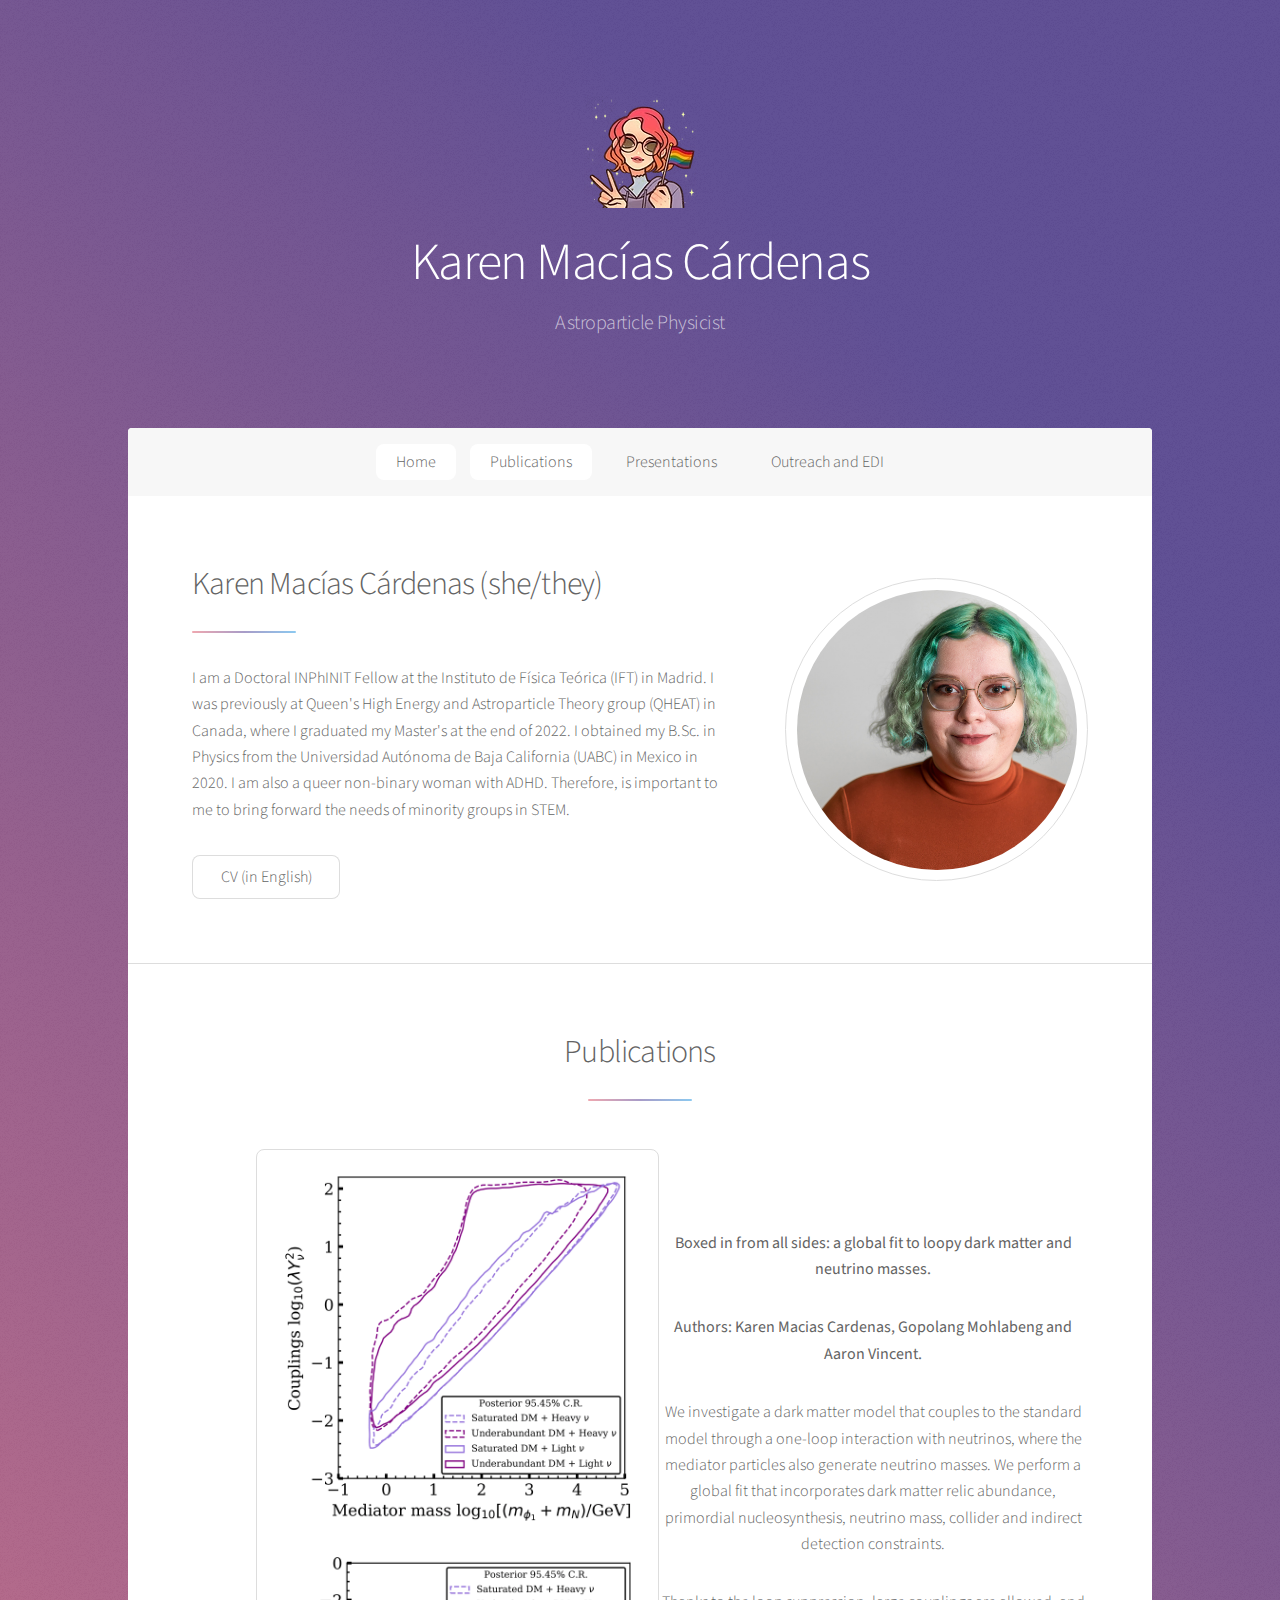
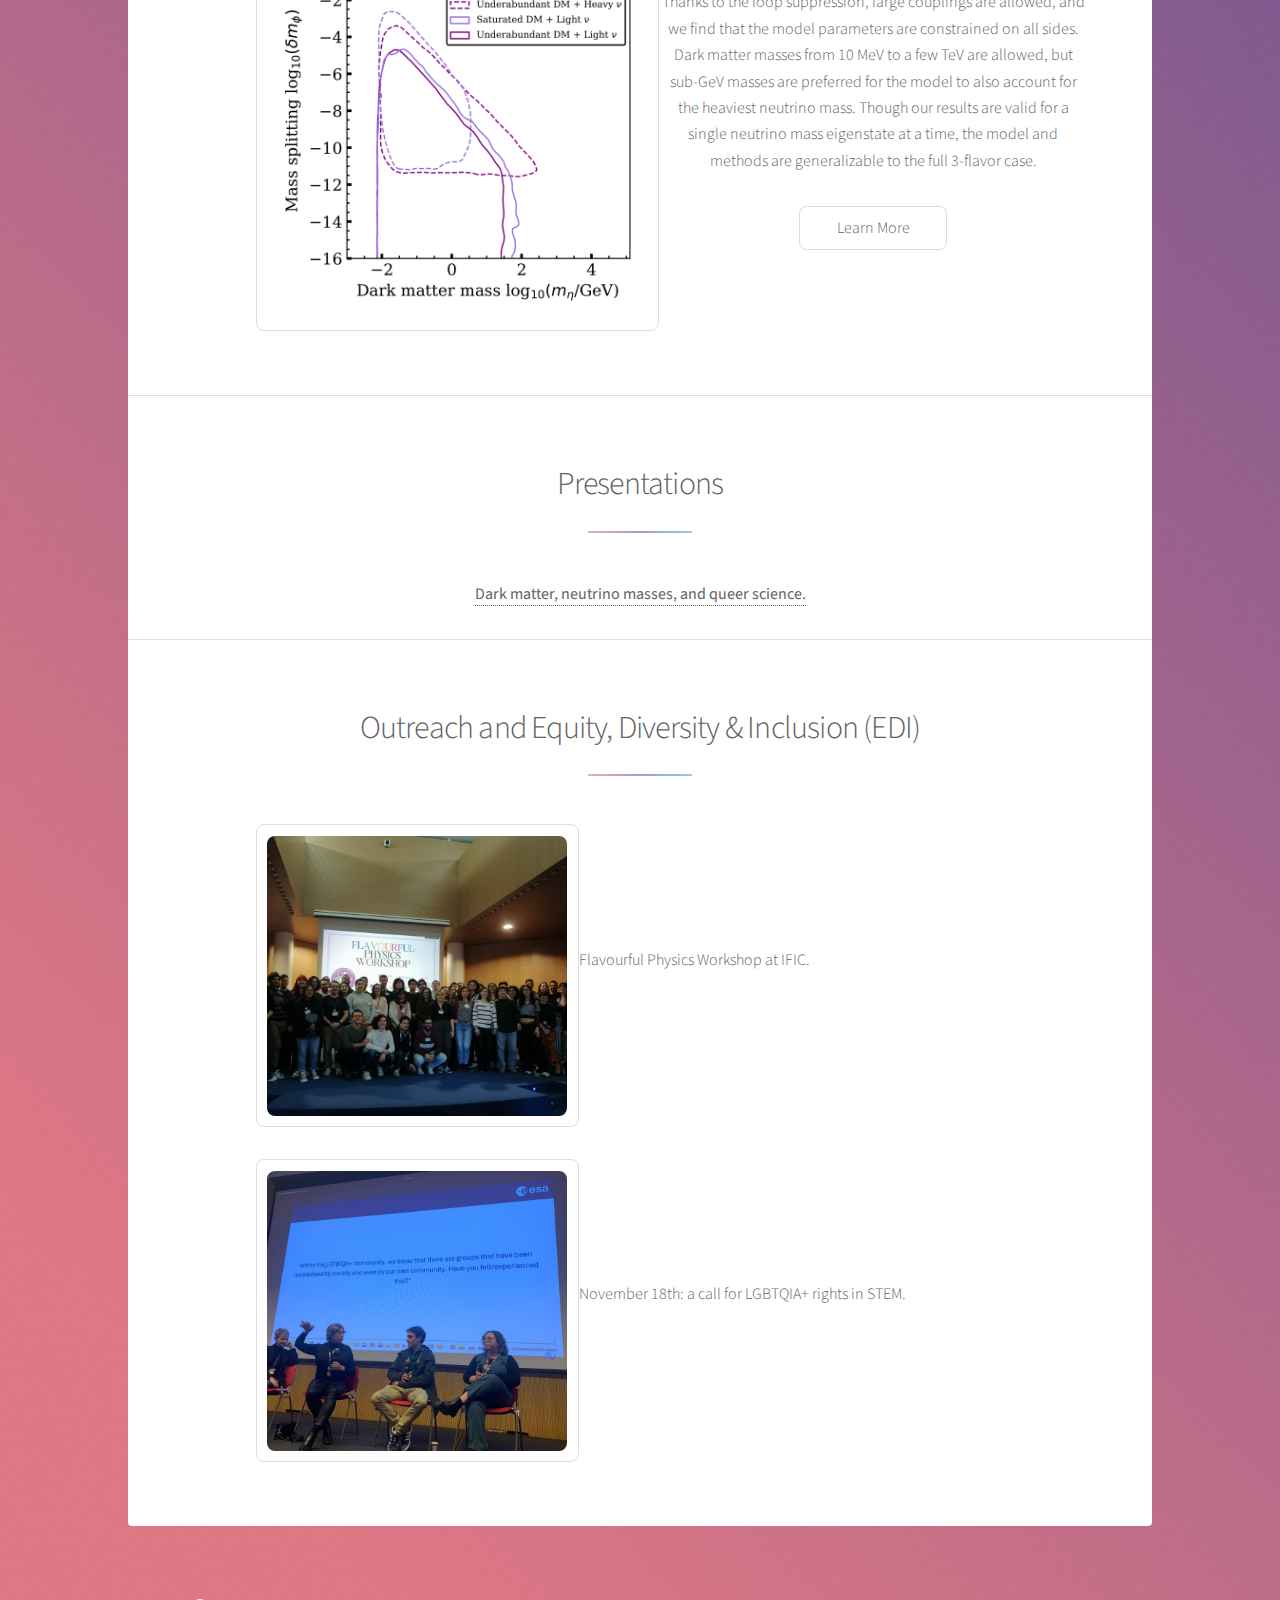
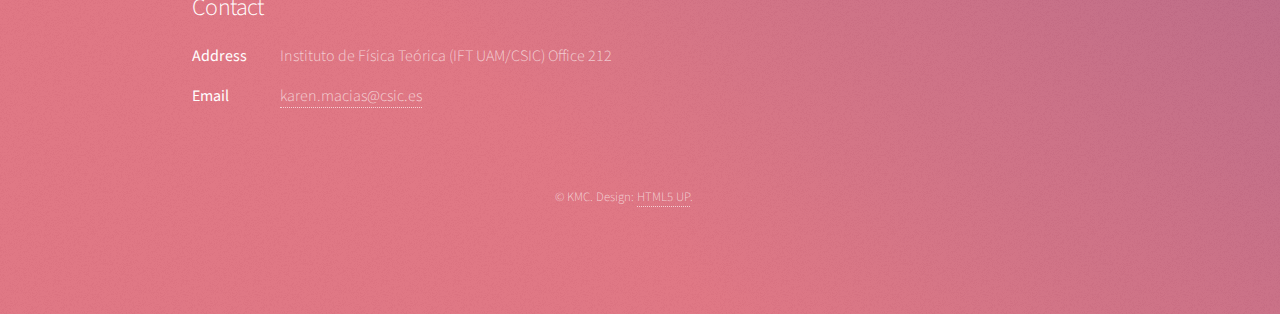
==== commit 50458805: "Update index.html" ====
--- a/index.html
+++ b/index.html
@@ -159,26 +159,25 @@
 									<h2>Outreach and Equity, Diversity & Inclusion (EDI)</h2>
 								</header>
 								<div class="spotlightblock">
+									<span class="image">
+										
+										<img src="images/flavourful_workshop.jpg" style="width:300px; height:280px; object-fit: cover;" "alt="" />
+										<!--<img src="images/179.jpg" "alt="" />-->
+									</span>
 									
 									<p>Flavourful Physics Workshop at IFIC.</p>
 										
-									
-									<span class="image">
-										
-										<img src="images/flavourful_workshop.jpg" style="width:280px; height:280px; object-fit: cover;" "alt="" />
-										<!--<img src="images/179.jpg" "alt="" />-->
-									</span>
+								
 								</div>
 								<div class="spotlightblock">
 						
-										<p>November 18th: a call for LGBTQIA+ rights in STEM.</p>
-										
-									
 									<span class="image">
 										
-										<img src="images/esa_roundtable2.jpg" style="width:280px; height:280px; object-fit: cover;" "alt="" />
-										<!--<img src="images/179.jpg" "alt="" />-->
-									</span>
+										<img src="images/esa_roundtable2.jpg" style="width:300px; height:280px; object-fit: cover;" "alt="" />
+										<!--<img src="images/179.jpg" "alt="" />-->
+									</span>	
+									<p>November 18th: a call for LGBTQIA+ rights in STEM.</p>
+									
 								</div>
 							</section>
 
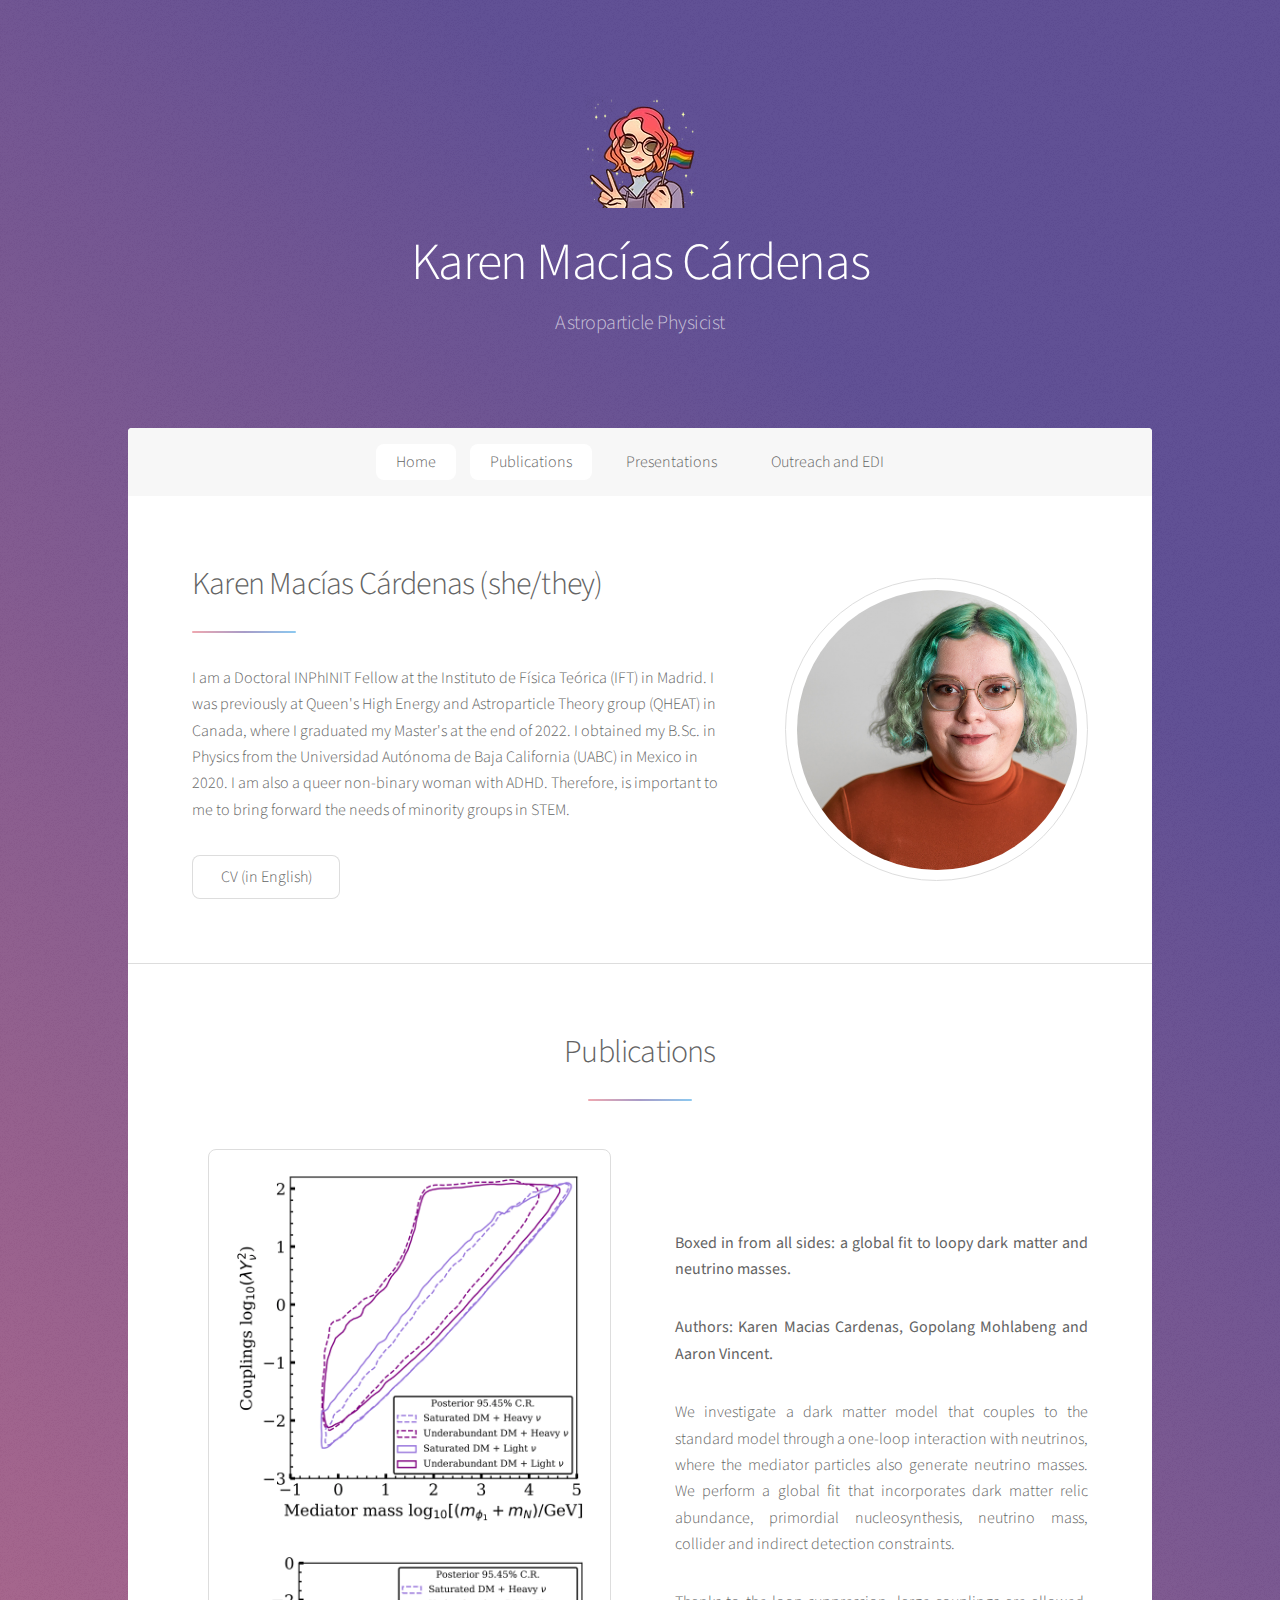
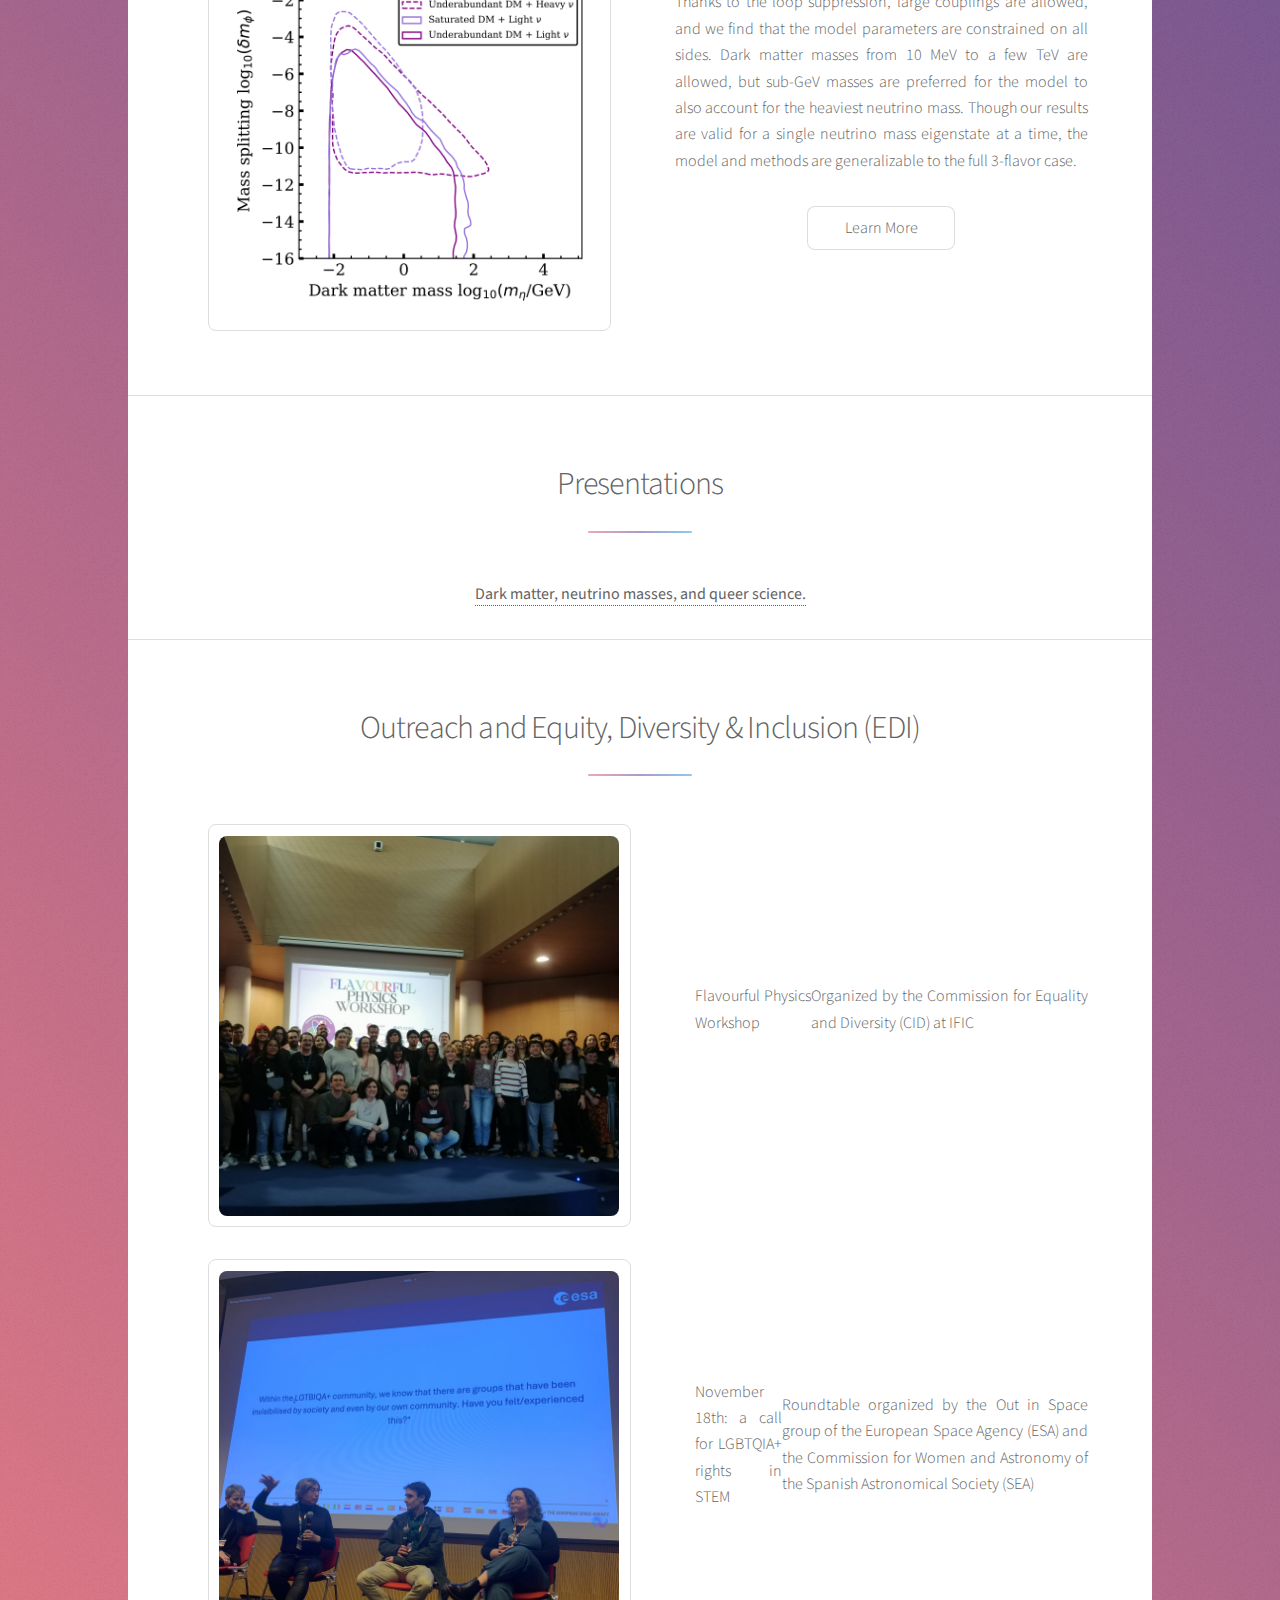
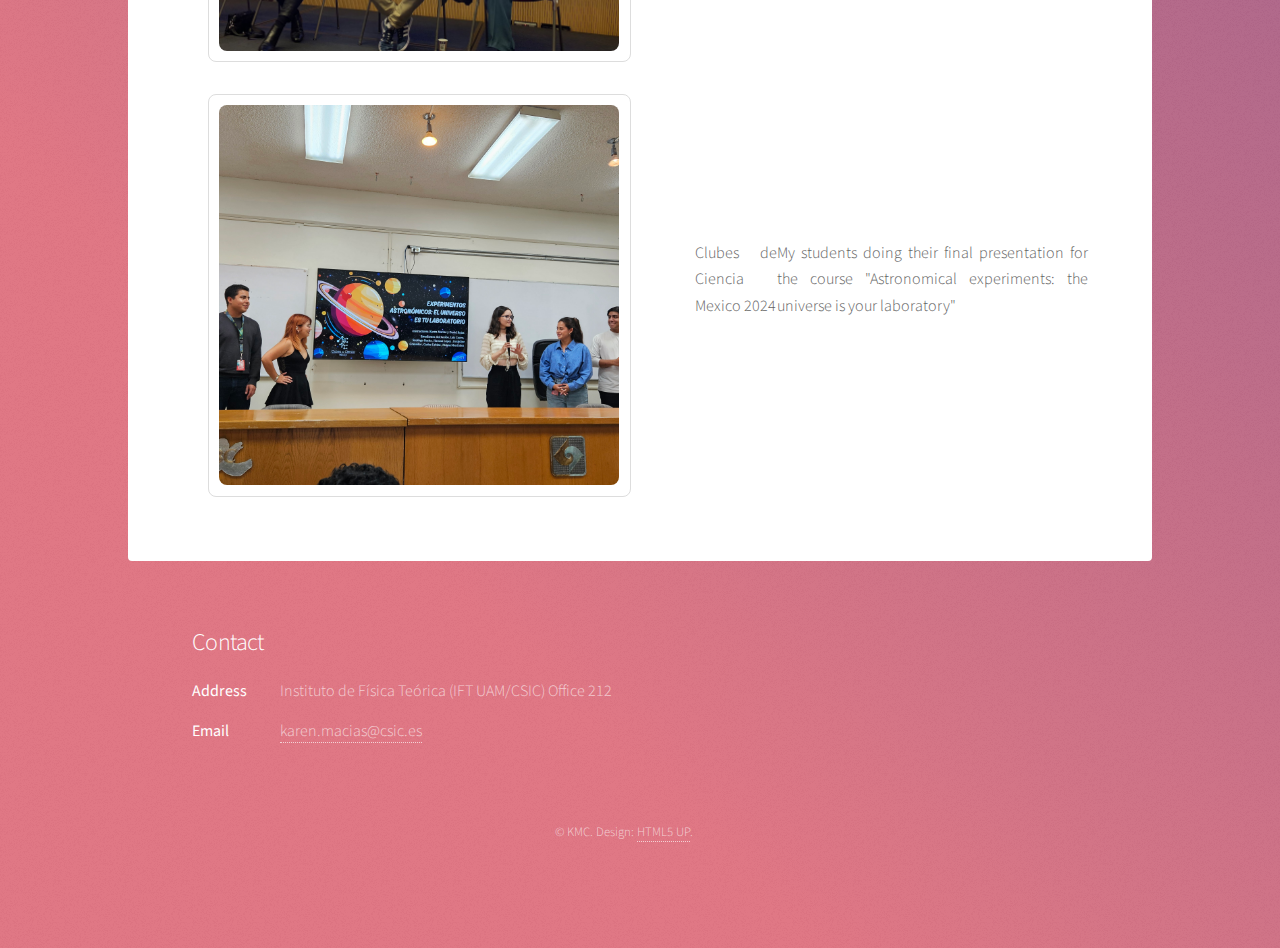
==== commit 4127917d: "Update index.html" ====
--- a/index.html
+++ b/index.html
@@ -161,11 +161,12 @@
 								<div class="spotlightblock">
 									<span class="image">
 										
-										<img src="images/flavourful_workshop.jpg" style="width:300px; height:280px; object-fit: cover;" "alt="" />
-										<!--<img src="images/179.jpg" "alt="" />-->
-									</span>
-									
-									<p>Flavourful Physics Workshop at IFIC.</p>
+										<img src="images/flavourful_workshop.jpg" style="width:400px; height:380px; object-fit: cover;" "alt="" />
+										<!--<img src="images/179.jpg" "alt="" />-->
+									</span>
+									
+									<p>Flavourful Physics Workshop</p>
+									<p>Organized by the Commission for Equality and Diversity (CID) at IFIC</p>
 										
 								
 								</div>
@@ -173,11 +174,27 @@
 						
 									<span class="image">
 										
-										<img src="images/esa_roundtable2.jpg" style="width:300px; height:280px; object-fit: cover;" "alt="" />
+										<img src="images/esa_roundtable2.jpg" style="width:400px; height:380px; object-fit: cover;" "alt="" />
 										<!--<img src="images/179.jpg" "alt="" />-->
 									</span>	
-									<p>November 18th: a call for LGBTQIA+ rights in STEM.</p>
-									
+									<p>November 18th: a call for LGBTQIA+ rights in STEM</p>
+									<p>
+										Roundtable organized by the Out in Space group of the European Space Agency (ESA)
+										and the Commission for Women and Astronomy of the Spanish Astronomical Society (SEA)
+									</p>
+									
+								</div>
+								<div class="spotlightblock">
+									<span class="image">
+										
+										<img src="images/20240810_114103.jpg" style="width:400px; height:380px; object-fit: cover;" "alt="" />
+										<!--<img src="images/179.jpg" "alt="" />-->
+									</span>
+									
+									<p>Clubes de Ciencia Mexico 2024</p>
+									<p>My students doing their final presentation for the course "Astronomical experiments: the universe is your laboratory"</p>
+										
+								
 								</div>
 							</section>
 
--- a/assets/css/main.css
+++ b/assets/css/main.css
@@ -3081,6 +3081,7 @@
 		-ms-align-items: center;
 		align-items: center;
 		margin: 0 0 2em 0;
+		text-align: justify;
 	}
 
 		.spotlightblock .content {
@@ -3100,10 +3101,12 @@
 
 		.spotlightblock .image {
 			display: inline-block;
-			margin-left: 4em;
+			margin-left: 1em; /* Reduced left margin for spacing */
+			margin-right: 4em; /* Added right margin for spacing */
 			padding: 0.65em;
 			
 			border: solid 1px;
+			order: -1;
 		}
 
 			.spotlightblock .image img {
@@ -3128,6 +3131,7 @@
 					-ms-flex: 0 1 auto;
 					flex: 0 1 auto;
 					width: 100%;
+					text-align: justify;
 				}
 
 					.spotlightblock .content header.major h2:after {
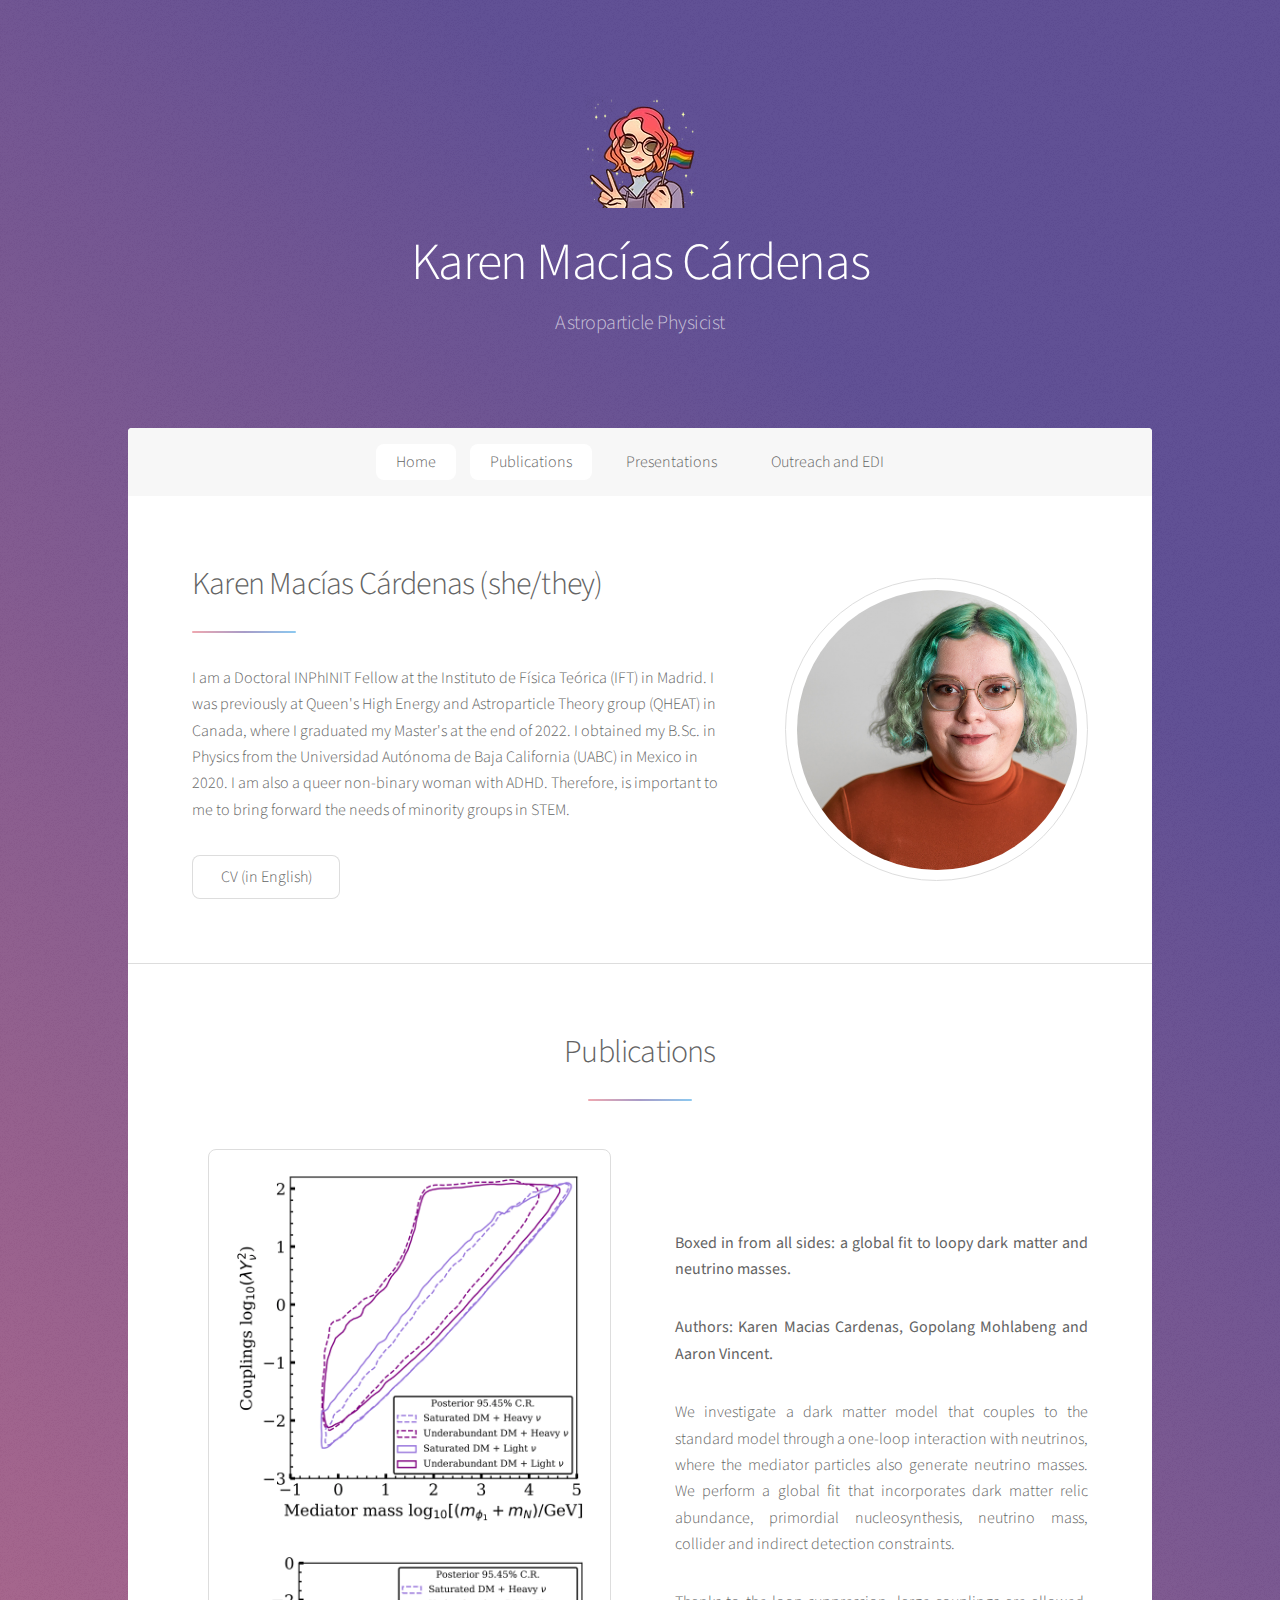
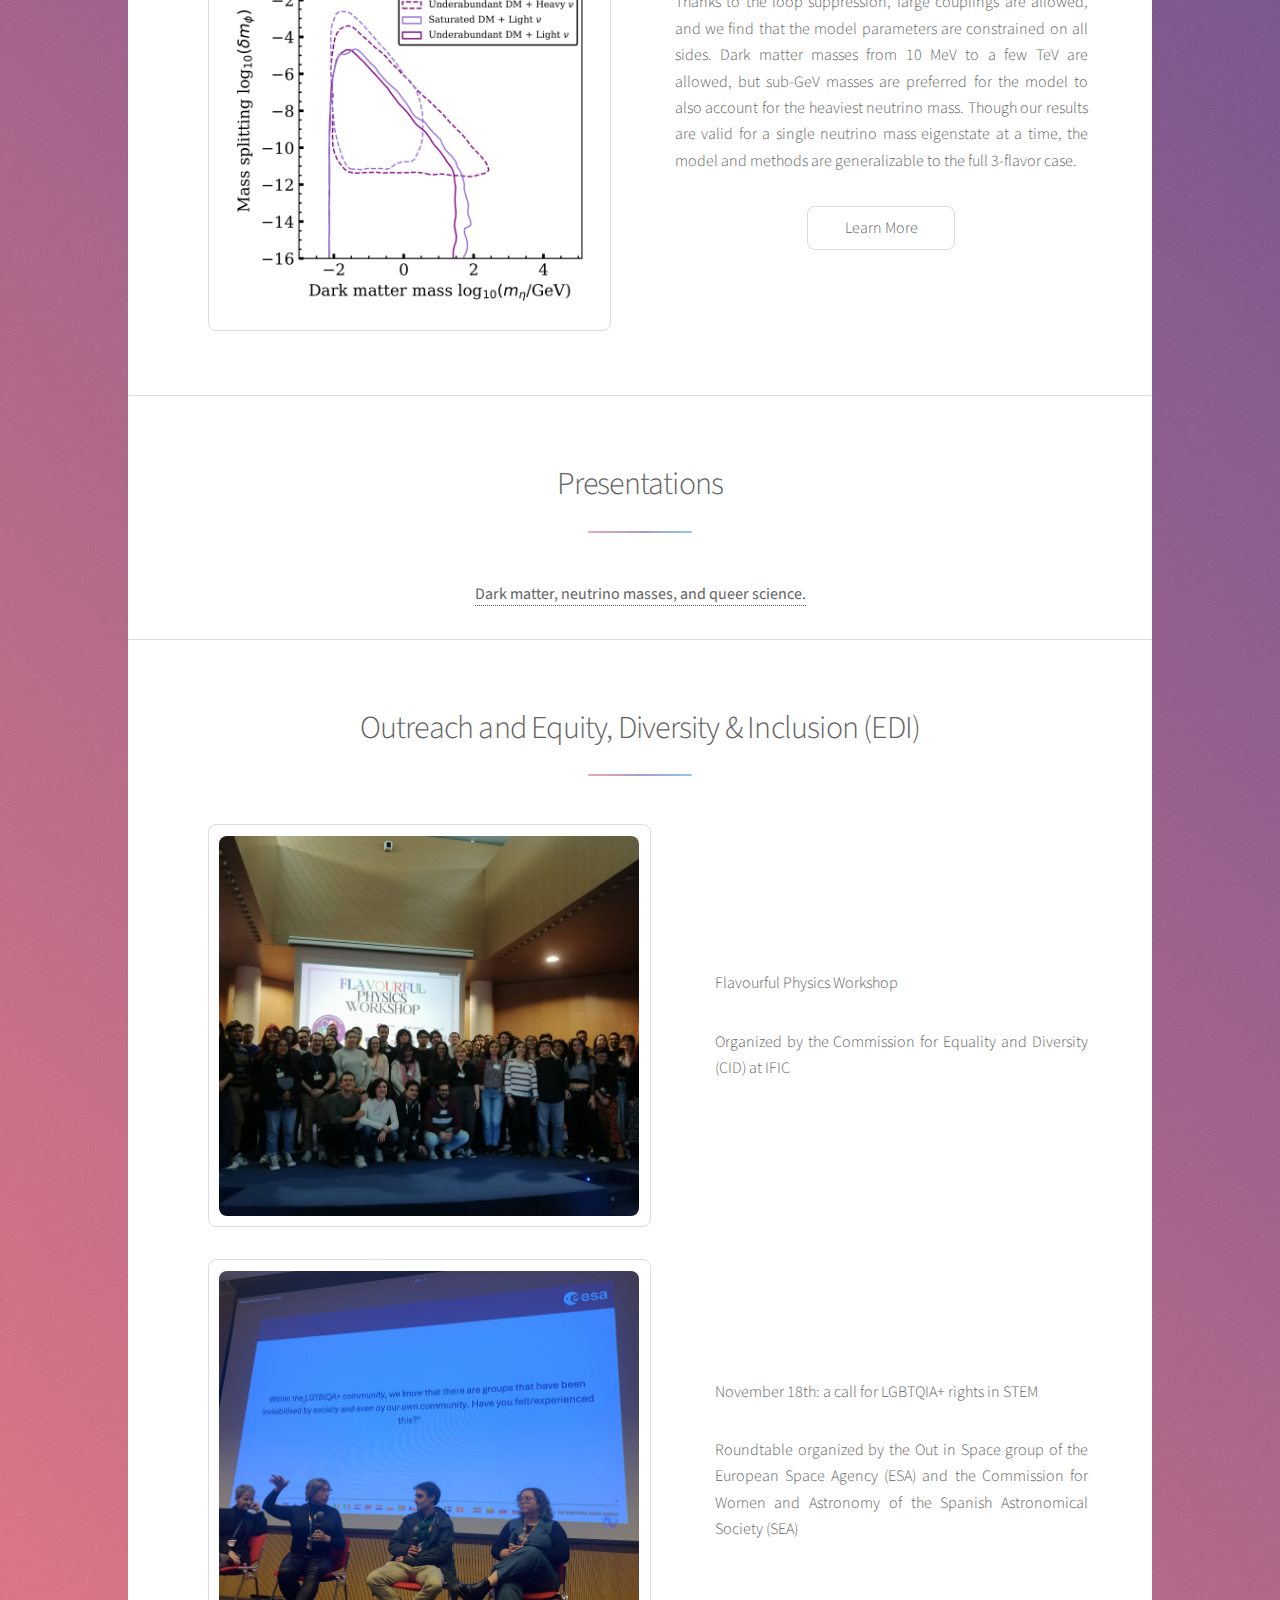
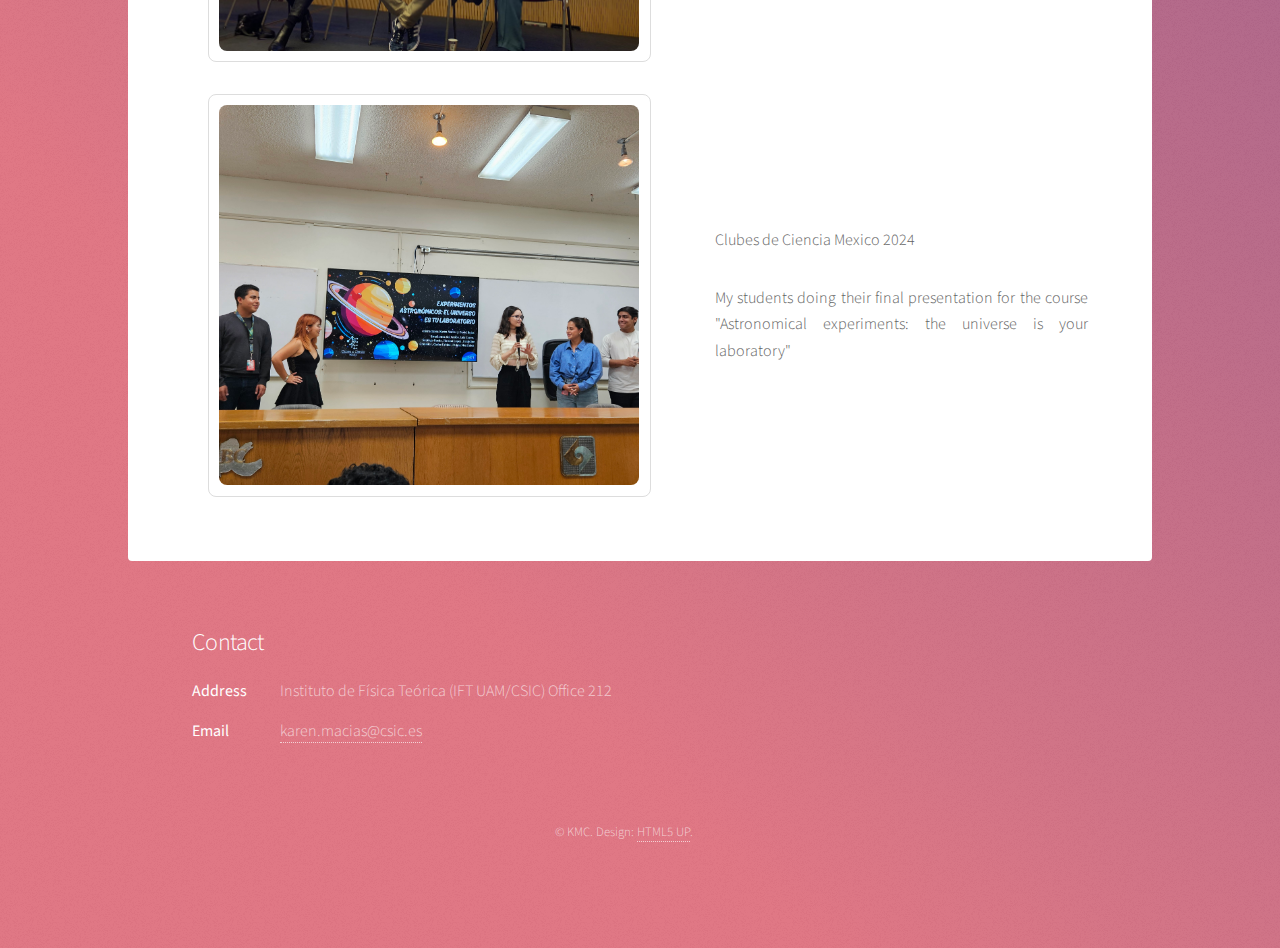
==== commit 1c8f0558: "Update index.html" ====
--- a/index.html
+++ b/index.html
@@ -161,39 +161,40 @@
 								<div class="spotlightblock">
 									<span class="image">
 										
-										<img src="images/flavourful_workshop.jpg" style="width:400px; height:380px; object-fit: cover;" "alt="" />
-										<!--<img src="images/179.jpg" "alt="" />-->
-									</span>
-									
+										<img src="images/flavourful_workshop.jpg" style="width:420px; height:380px; object-fit: cover;" "alt="" />
+										<!--<img src="images/179.jpg" "alt="" />-->
+									</span>
+									<div class="content">
 									<p>Flavourful Physics Workshop</p>
 									<p>Organized by the Commission for Equality and Diversity (CID) at IFIC</p>
-										
+									</div>
 								
 								</div>
 								<div class="spotlightblock">
 						
 									<span class="image">
 										
-										<img src="images/esa_roundtable2.jpg" style="width:400px; height:380px; object-fit: cover;" "alt="" />
+										<img src="images/esa_roundtable2.jpg" style="width:420px; height:380px; object-fit: cover;" "alt="" />
 										<!--<img src="images/179.jpg" "alt="" />-->
 									</span>	
+									<div class="content">
 									<p>November 18th: a call for LGBTQIA+ rights in STEM</p>
 									<p>
 										Roundtable organized by the Out in Space group of the European Space Agency (ESA)
 										and the Commission for Women and Astronomy of the Spanish Astronomical Society (SEA)
 									</p>
-									
-								</div>
-								<div class="spotlightblock">
-									<span class="image">
-										
-										<img src="images/20240810_114103.jpg" style="width:400px; height:380px; object-fit: cover;" "alt="" />
-										<!--<img src="images/179.jpg" "alt="" />-->
-									</span>
-									
+									</div>
+								</div>
+								<div class="spotlightblock">
+									<span class="image">
+										
+										<img src="images/20240810_114103.jpg" style="width:420px; height:380px; object-fit: cover;" "alt="" />
+										<!--<img src="images/179.jpg" "alt="" />-->
+									</span>
+									<div class="content">
 									<p>Clubes de Ciencia Mexico 2024</p>
 									<p>My students doing their final presentation for the course "Astronomical experiments: the universe is your laboratory"</p>
-										
+									</div>
 								
 								</div>
 							</section>
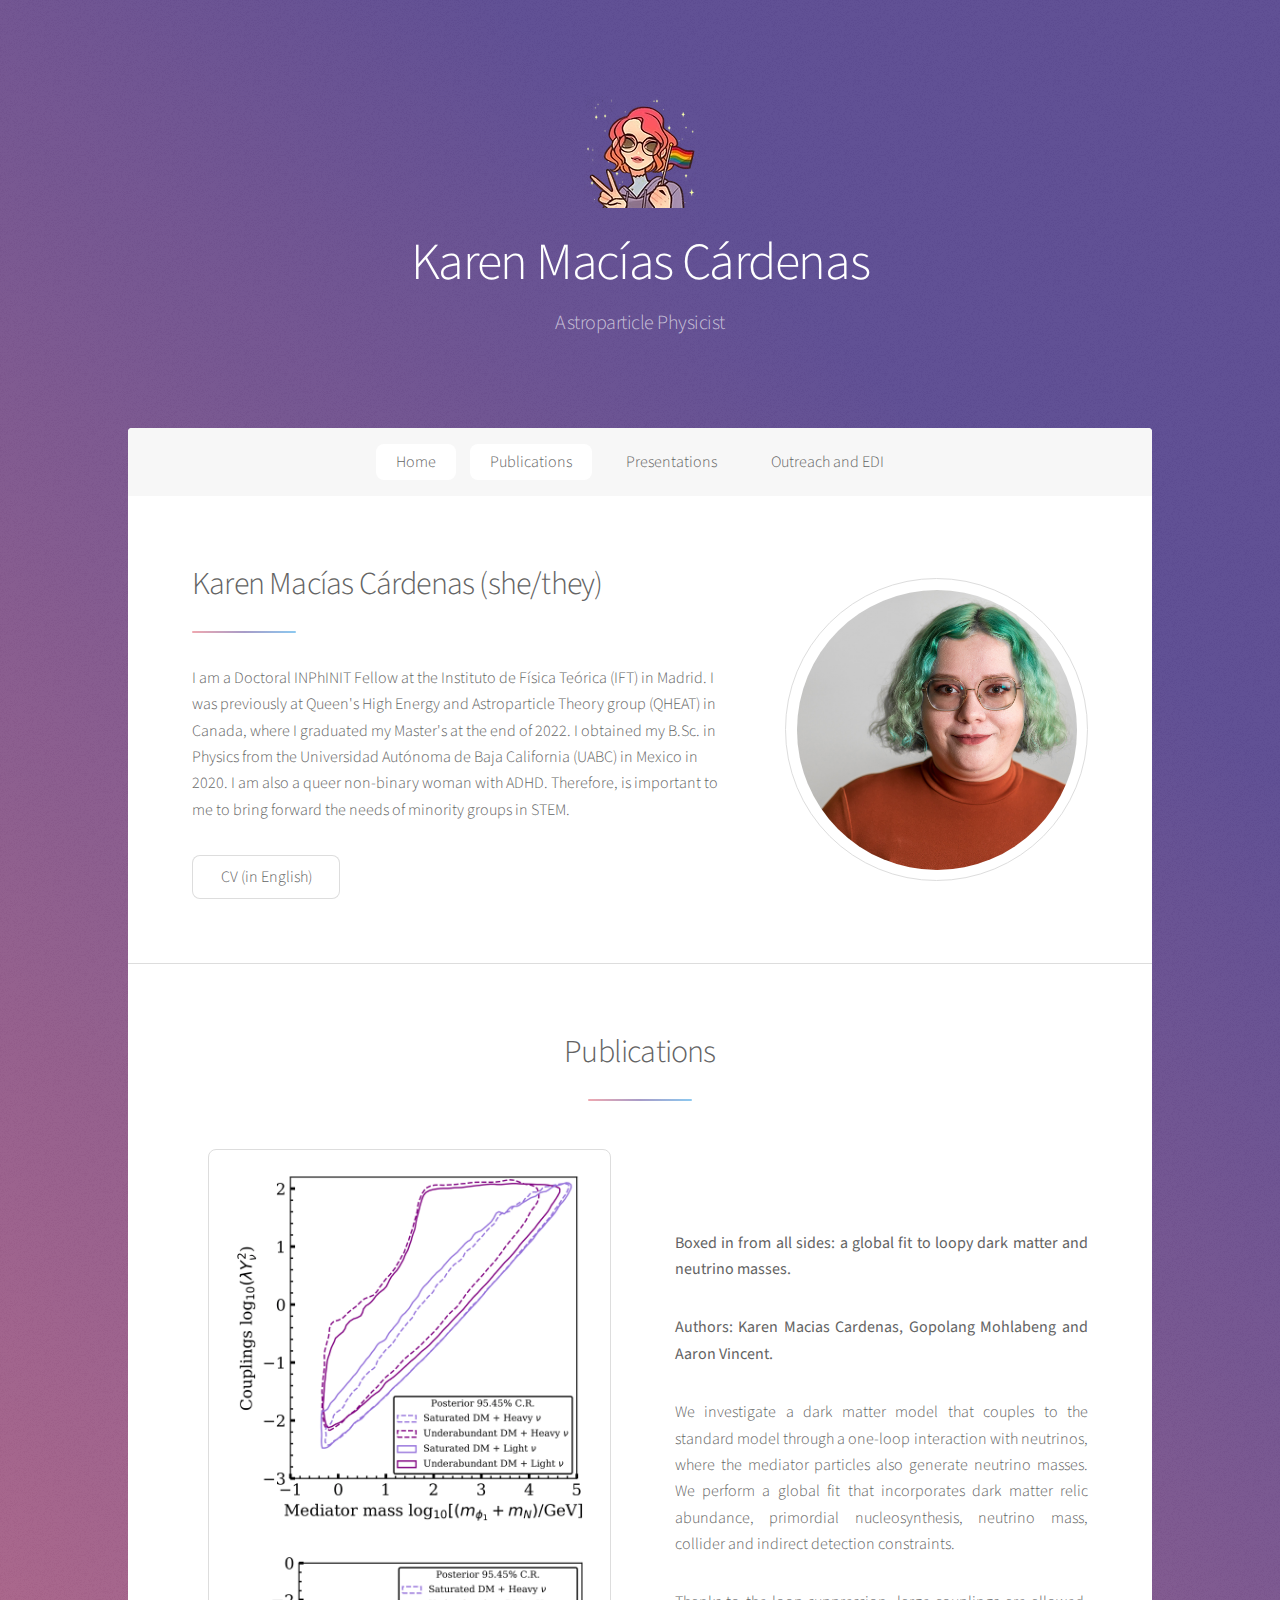
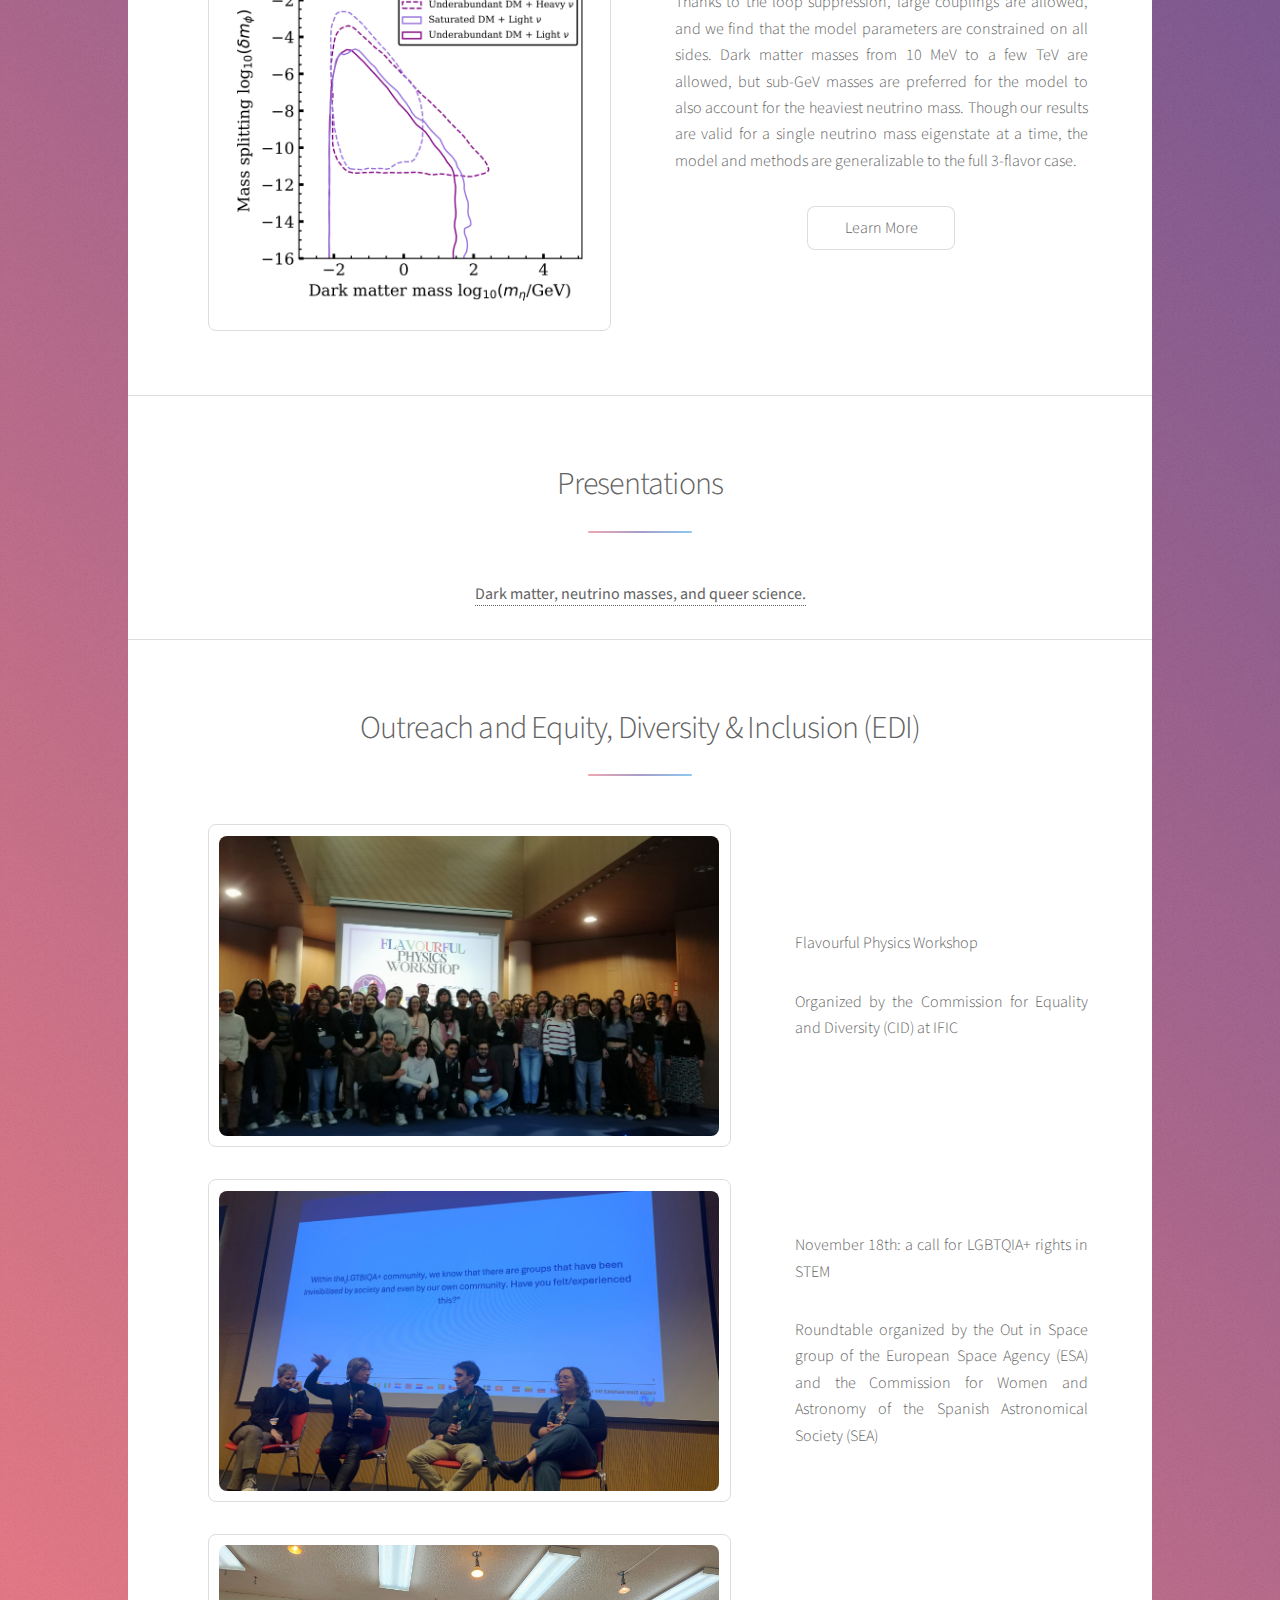
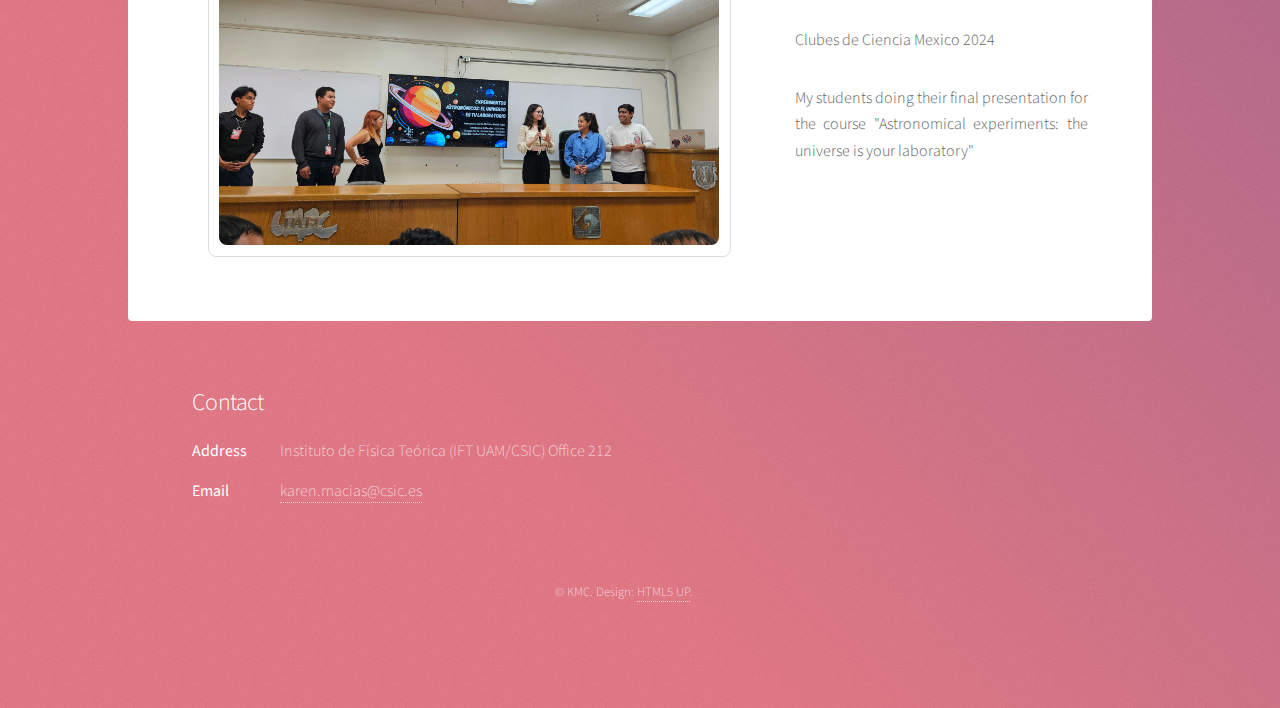
==== commit d63c9d76: "Update index.html" ====
--- a/index.html
+++ b/index.html
@@ -161,7 +161,7 @@
 								<div class="spotlightblock">
 									<span class="image">
 										
-										<img src="images/flavourful_workshop.jpg" style="width:420px; height:380px; object-fit: cover;" "alt="" />
+										<img src="images/flavourful_workshop.jpg" style="width:500px; height:300px; object-fit: cover;" "alt="" />
 										<!--<img src="images/179.jpg" "alt="" />-->
 									</span>
 									<div class="content">
@@ -174,7 +174,7 @@
 						
 									<span class="image">
 										
-										<img src="images/esa_roundtable2.jpg" style="width:420px; height:380px; object-fit: cover;" "alt="" />
+										<img src="images/esa_roundtable2.jpg" style="width:500px; height:300px; object-fit: cover;" "alt="" />
 										<!--<img src="images/179.jpg" "alt="" />-->
 									</span>	
 									<div class="content">
@@ -188,7 +188,7 @@
 								<div class="spotlightblock">
 									<span class="image">
 										
-										<img src="images/20240810_114103.jpg" style="width:420px; height:380px; object-fit: cover;" "alt="" />
+										<img src="images/20240810_114103.jpg" style="width:500px; height:300px; object-fit: cover;" "alt="" />
 										<!--<img src="images/179.jpg" "alt="" />-->
 									</span>
 									<div class="content">
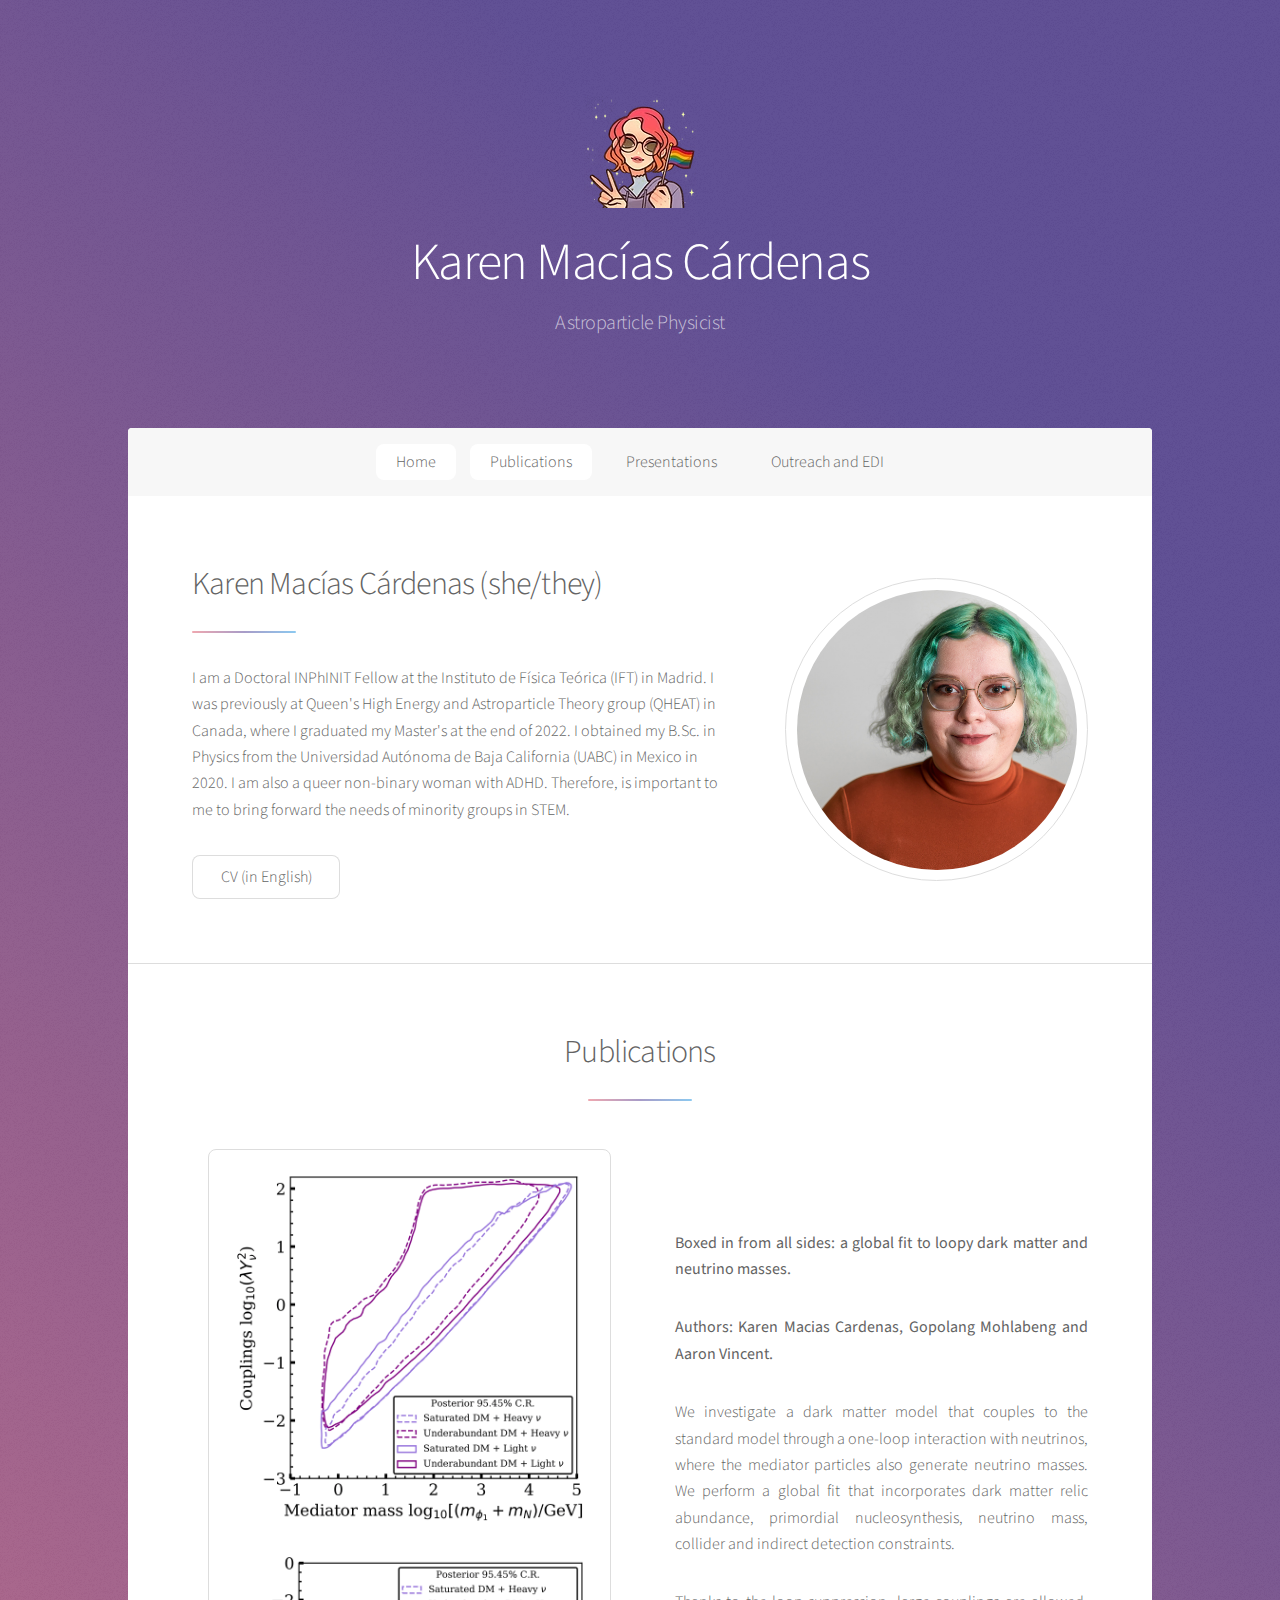
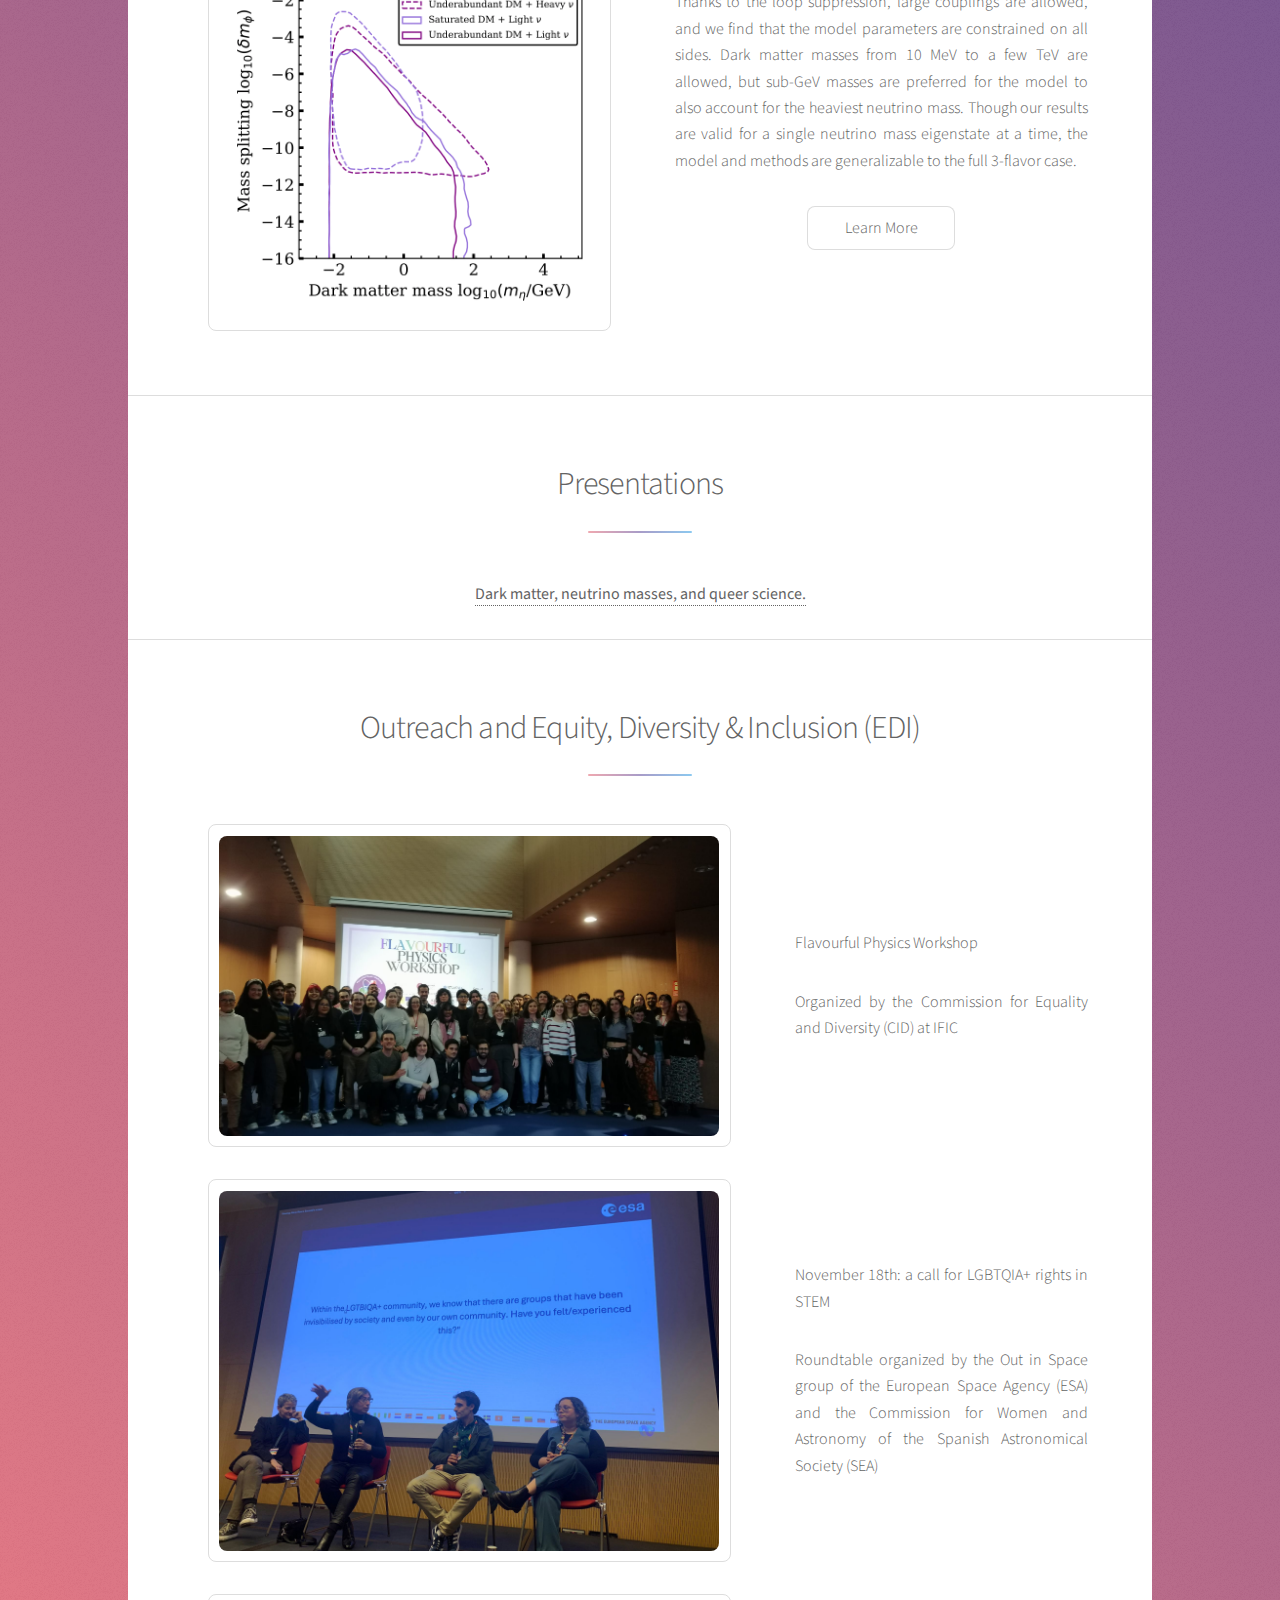
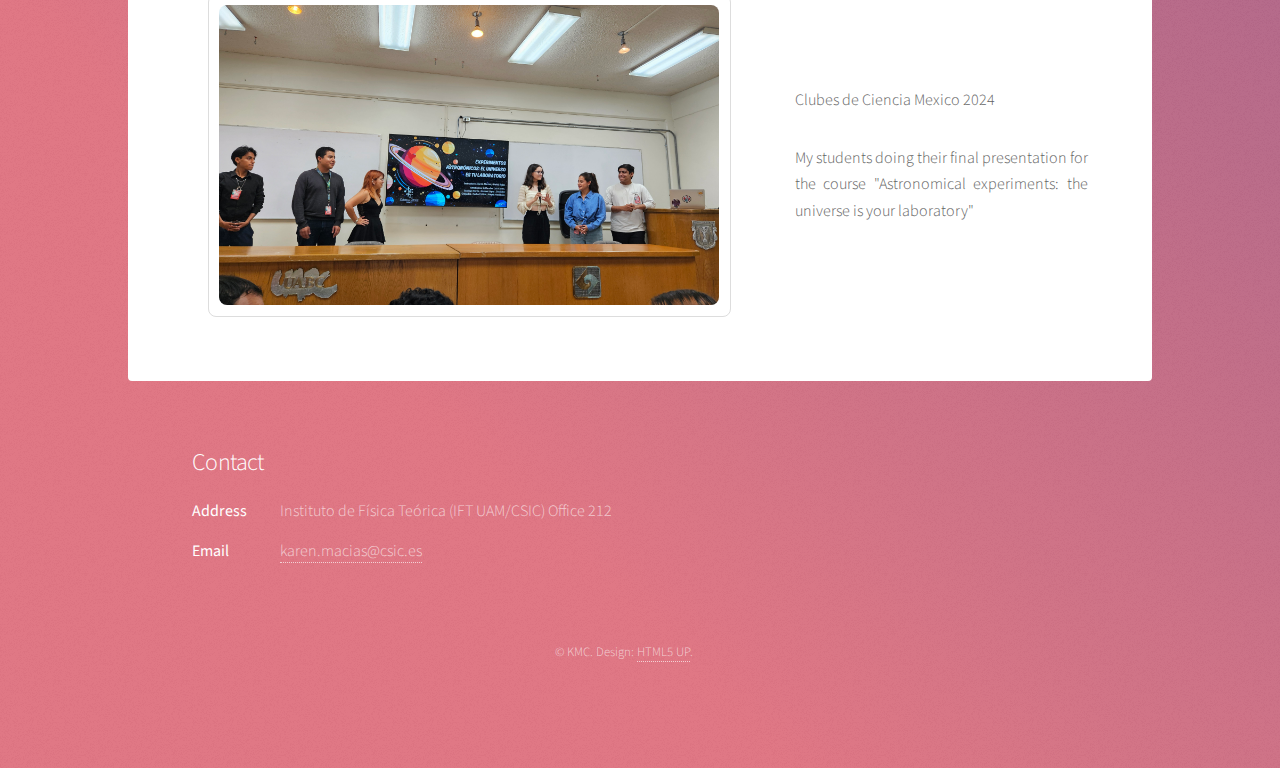
==== commit 5396b99c: "Update index.html" ====
--- a/index.html
+++ b/index.html
@@ -174,7 +174,7 @@
 						
 									<span class="image">
 										
-										<img src="images/esa_roundtable2.jpg" style="width:500px; height:300px; object-fit: cover;" "alt="" />
+										<img src="images/esa_roundtable2.jpg" style="width:500px; height:360px; object-fit: cover;" "alt="" />
 										<!--<img src="images/179.jpg" "alt="" />-->
 									</span>	
 									<div class="content">
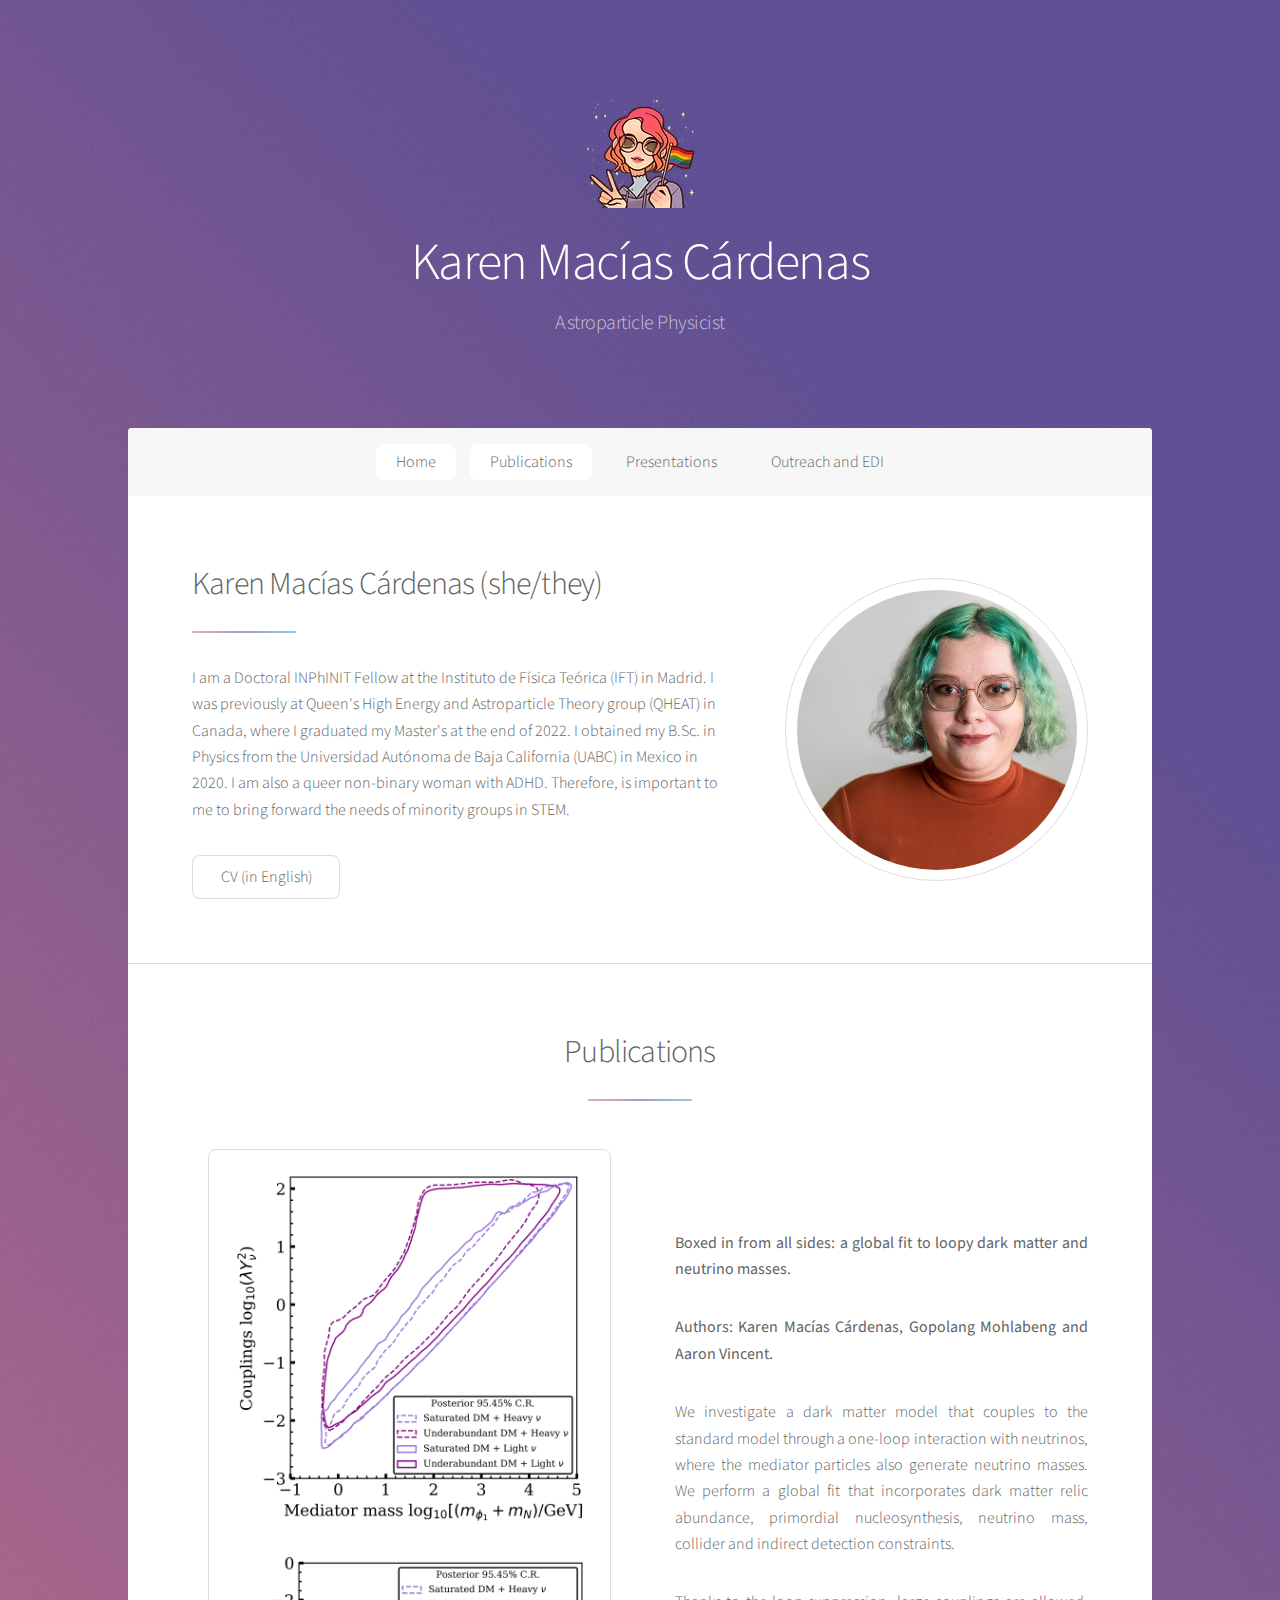
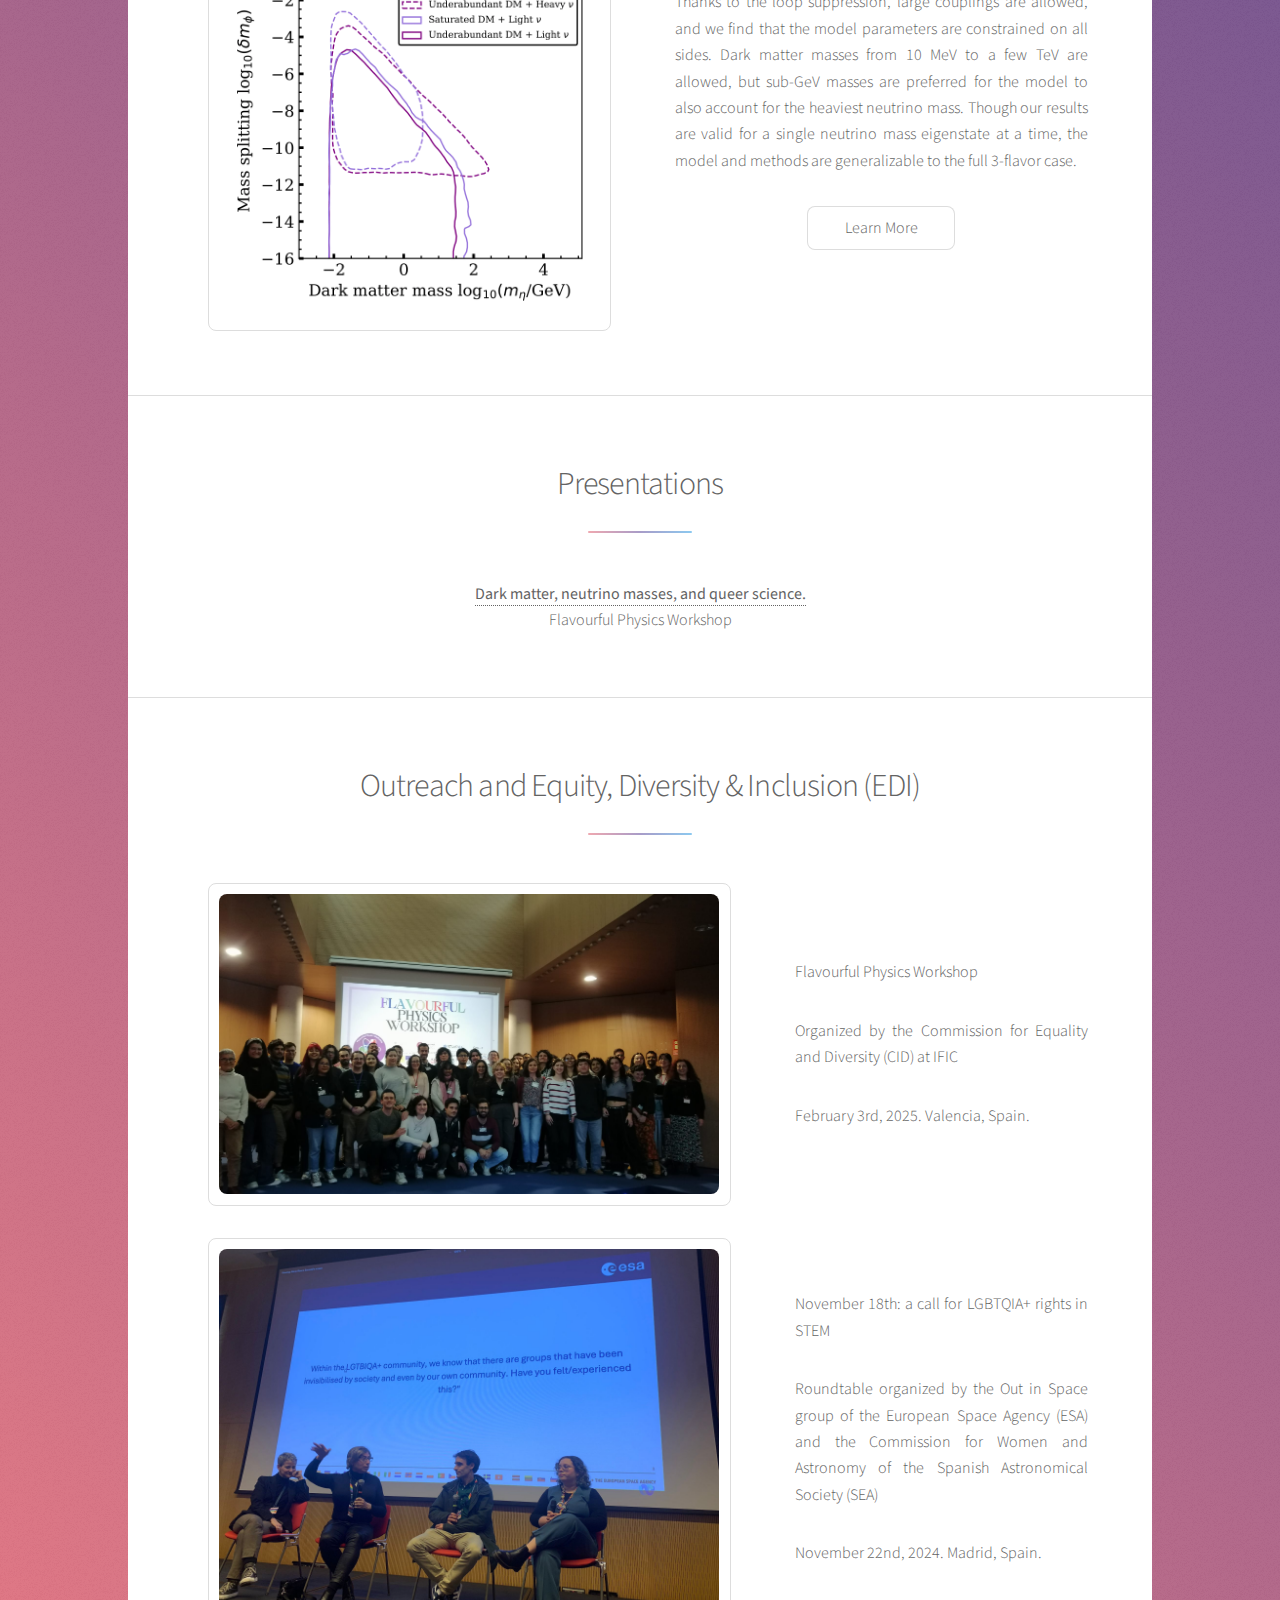
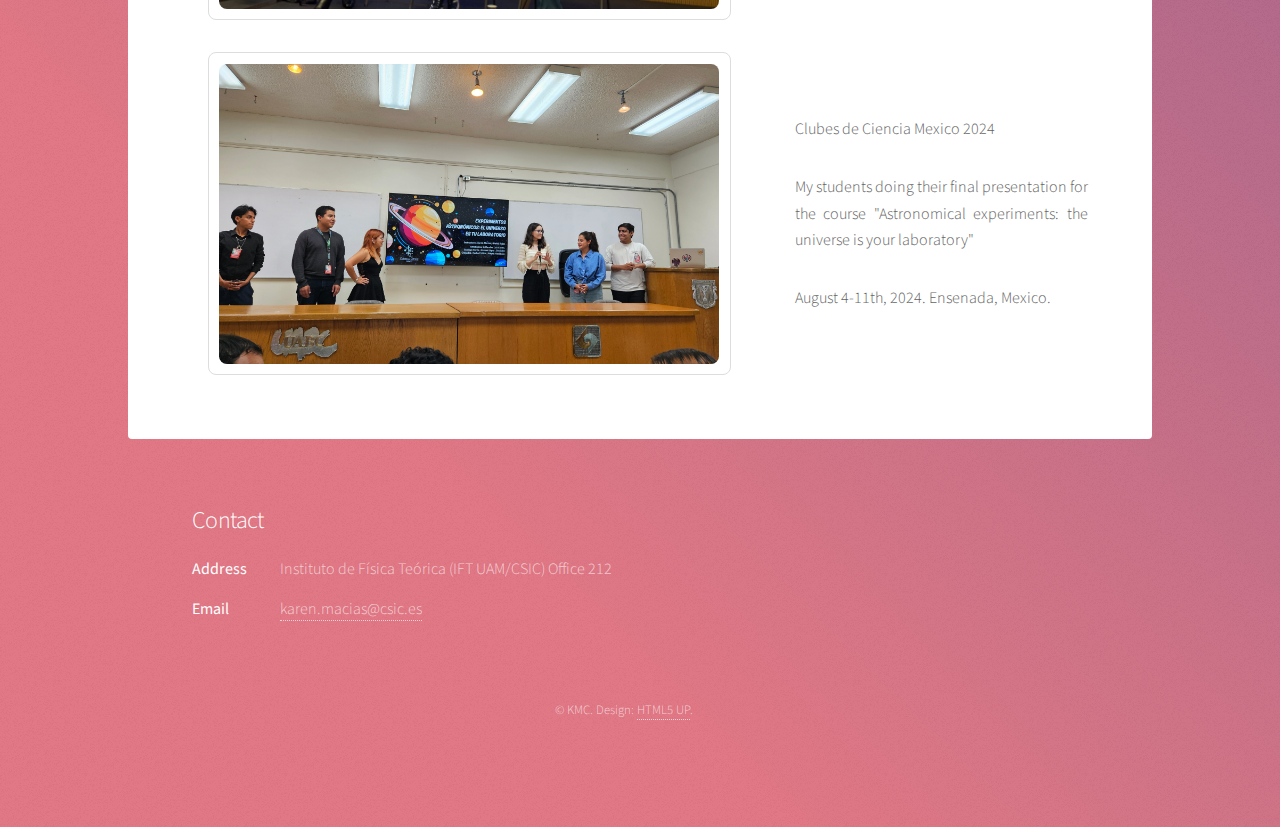
==== commit 2010ad9f: "Update index.html" ====
--- a/index.html
+++ b/index.html
@@ -86,7 +86,7 @@
 									<div class="content">
 										<b>
 											<p>Boxed in from all sides: a global fit to loopy dark matter and neutrino masses.</p>
-											<p>Authors: Karen Macias Cardenas, Gopolang Mohlabeng and Aaron Vincent.</p>
+											<p>Authors: Karen Macías Cárdenas, Gopolang Mohlabeng and Aaron Vincent.</p>
 										</b>
 										<p>
 										We investigate a dark matter model that couples to the standard model through a one-loop
@@ -123,6 +123,7 @@
 								<b>
 								<a href="https://indico.ific.uv.es/event/7889/contributions/26007/attachments/13132/18809/Flavourful_workshop_Macias_Karen_DM_Neutrinos.pdf" target="_blank">Dark matter, neutrino masses, and queer science.</a>
 								</b>
+								<p>Flavourful Physics Workshop</p>
 								<!--<ul class="statistics">
 									<li class="style1">
 										<span class="icon solid fa-code-branch"></span>
@@ -167,6 +168,7 @@
 									<div class="content">
 									<p>Flavourful Physics Workshop</p>
 									<p>Organized by the Commission for Equality and Diversity (CID) at IFIC</p>
+									<p>February 3rd, 2025. Valencia, Spain.</p>
 									</div>
 								
 								</div>
@@ -183,6 +185,7 @@
 										Roundtable organized by the Out in Space group of the European Space Agency (ESA)
 										and the Commission for Women and Astronomy of the Spanish Astronomical Society (SEA)
 									</p>
+									<p>November 22nd, 2024. Madrid, Spain.</p>
 									</div>
 								</div>
 								<div class="spotlightblock">
@@ -194,6 +197,7 @@
 									<div class="content">
 									<p>Clubes de Ciencia Mexico 2024</p>
 									<p>My students doing their final presentation for the course "Astronomical experiments: the universe is your laboratory"</p>
+									<p>August 4-11th, 2024. Ensenada, Mexico.</p>
 									</div>
 								
 								</div>
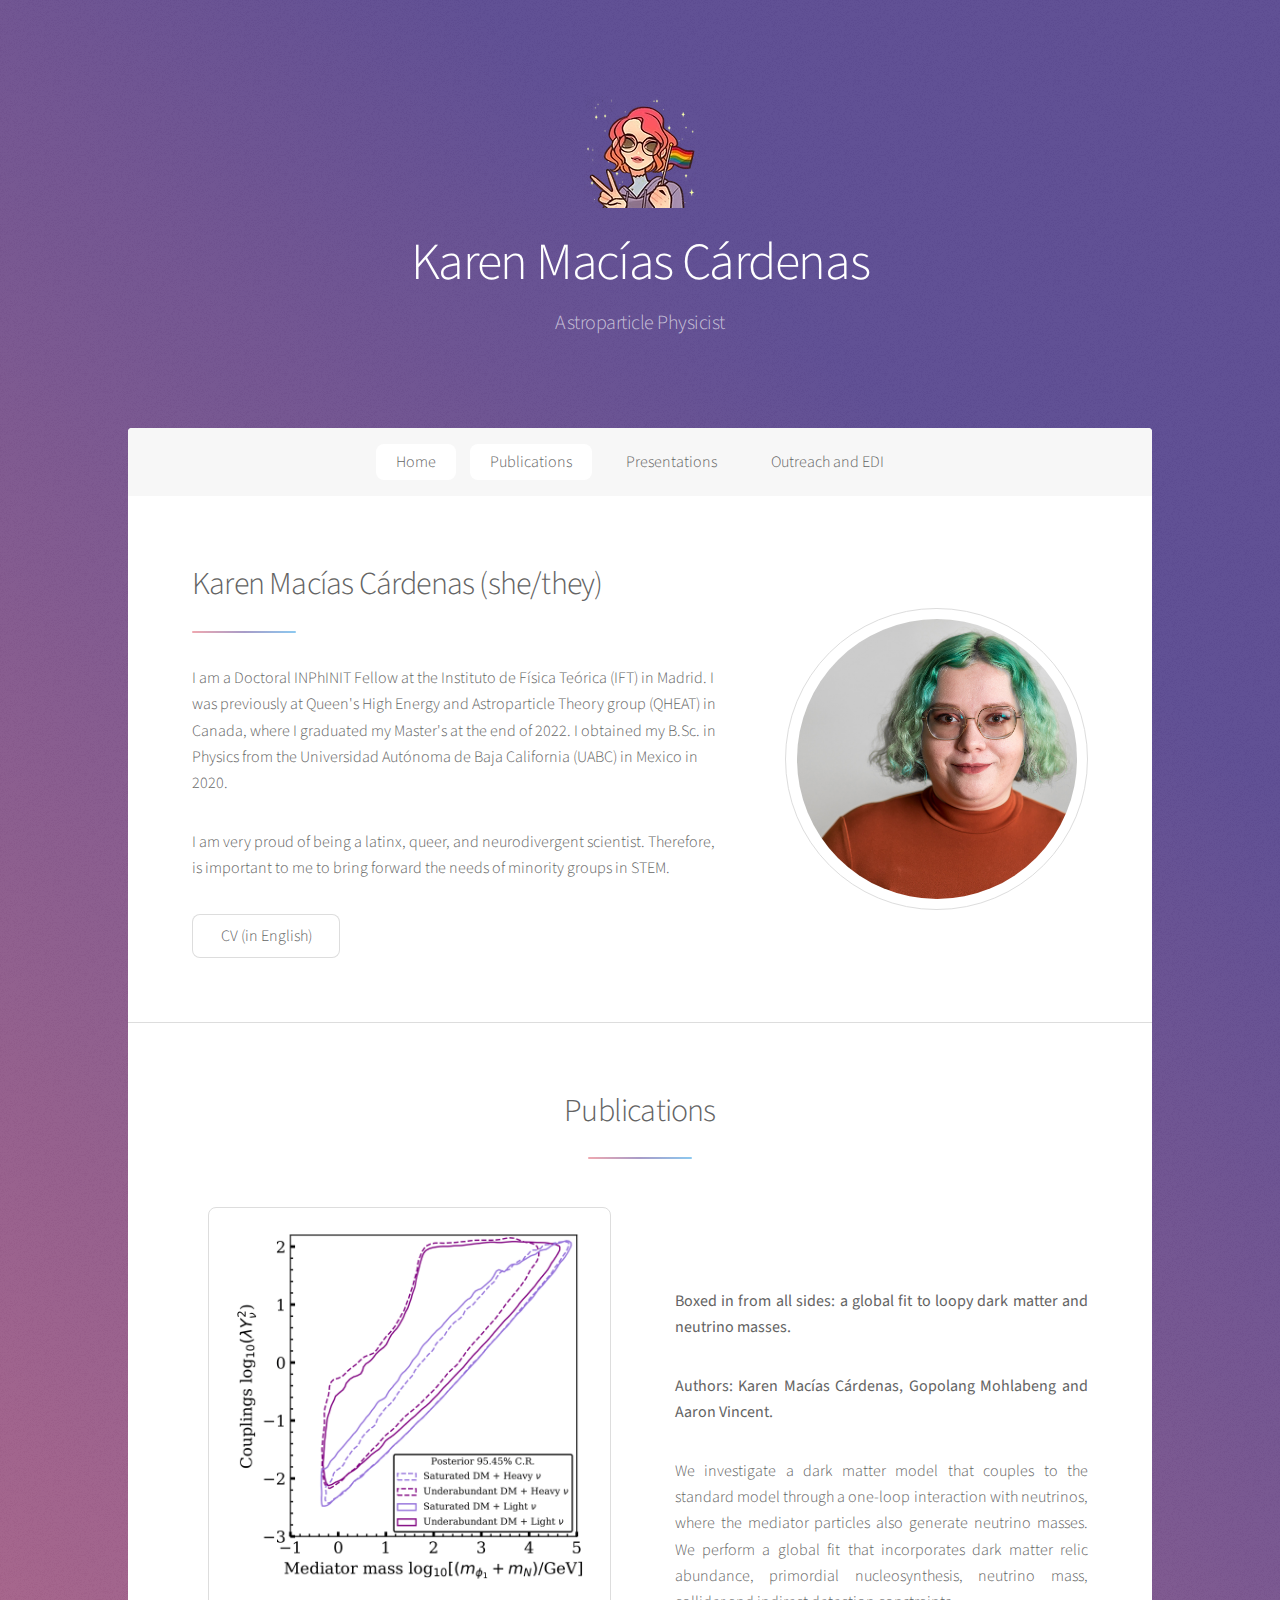
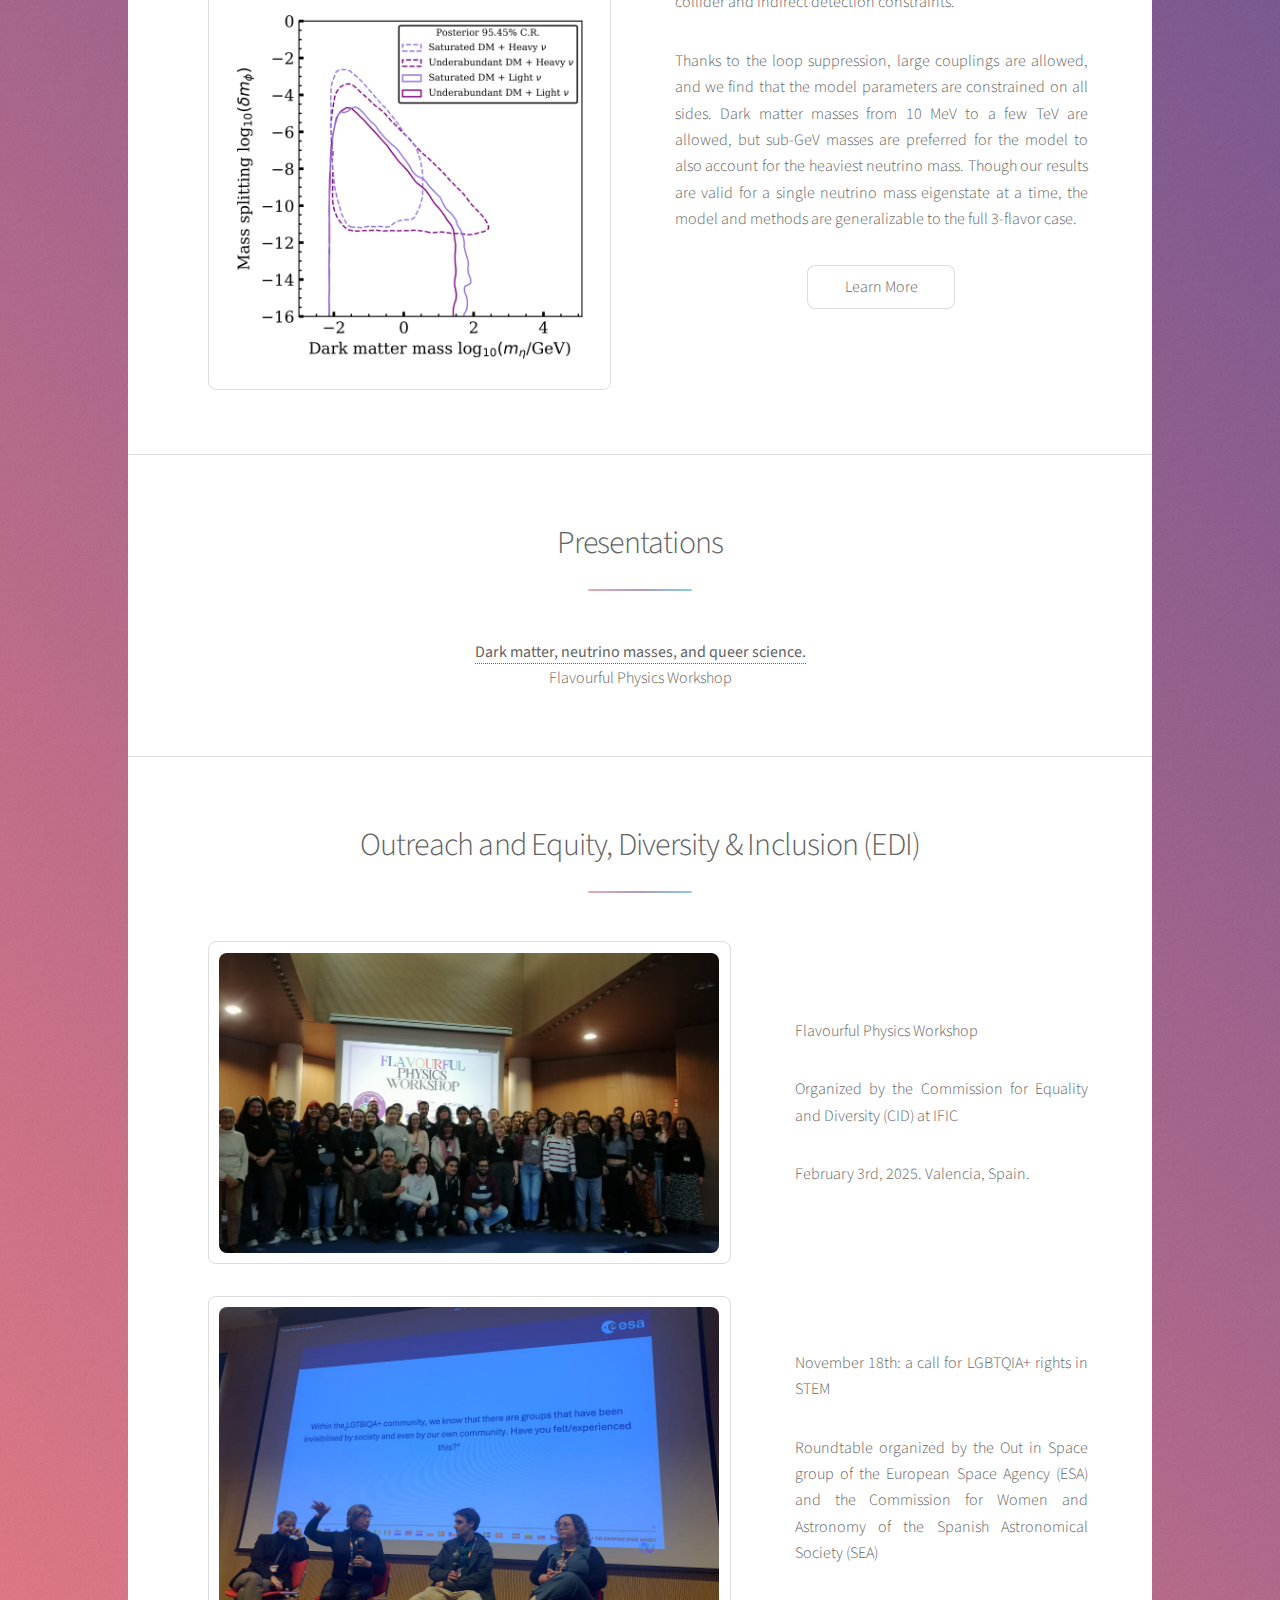
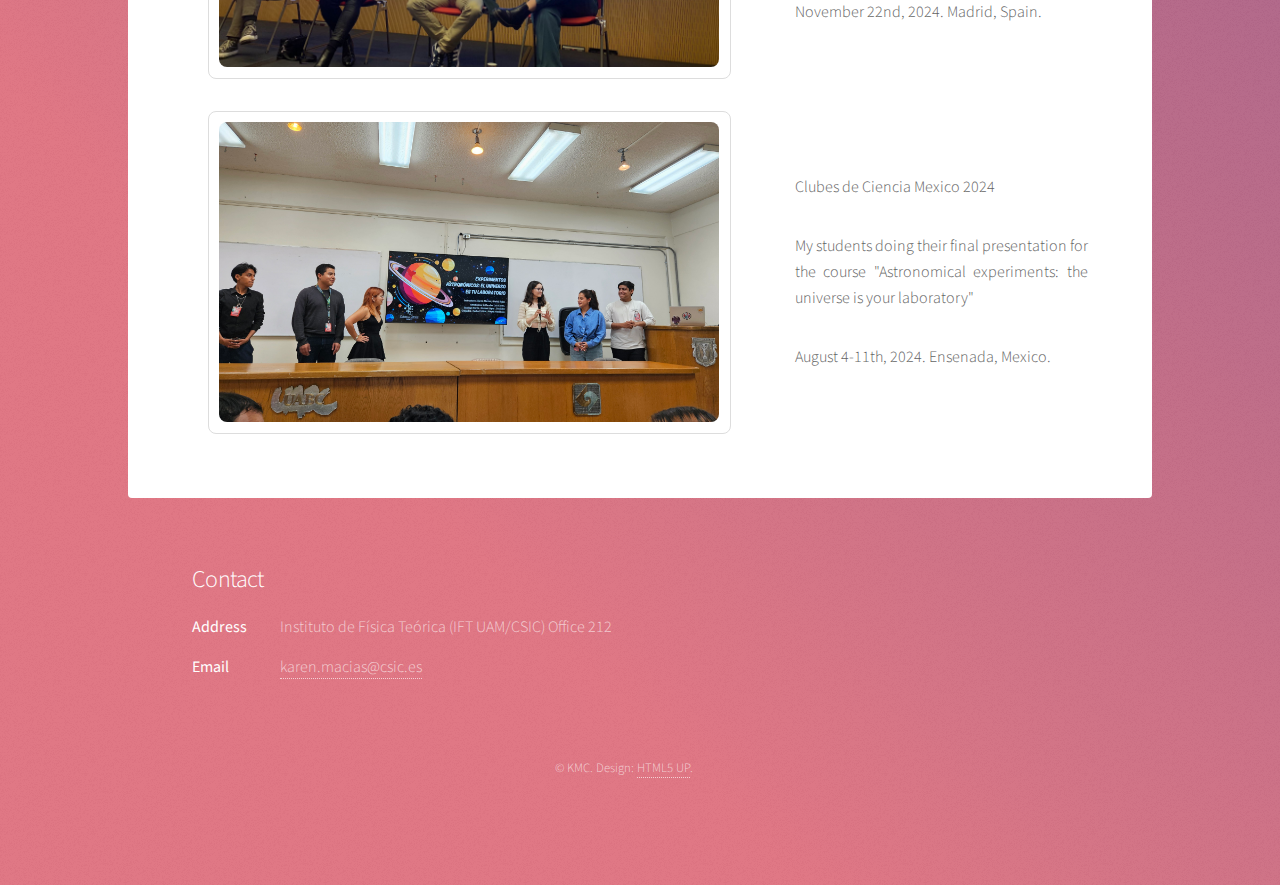
==== commit afb2f776: "Update index.html" ====
--- a/index.html
+++ b/index.html
@@ -45,12 +45,11 @@
 											<h2>Karen Macías Cárdenas (she/they)</h2>
 										</header>
 										<p>
-
-​
-
 											I am a Doctoral INPhINIT Fellow at the Instituto de Física Teórica (IFT) in Madrid. I was previously at Queen's High Energy and Astroparticle Theory group (QHEAT) in Canada, where I graduated my Master's at the end of 2022. 
 											I obtained my B.Sc. in Physics from the Universidad Autónoma de Baja California (UABC) in Mexico in 2020. 
-											I am also a queer non-binary woman with ADHD. Therefore, is important to me to bring forward the needs of minority groups in STEM.</p>
+										</p>
+										<p>
+											I am very proud of being a latinx, queer, and neurodivergent scientist. Therefore, is important to me to bring forward the needs of minority groups in STEM.</p>
 										<ul class="actions">
 											<li><a href="generic.html" target="_blank" class="button">CV (in English)</a></li>
 										</ul>
